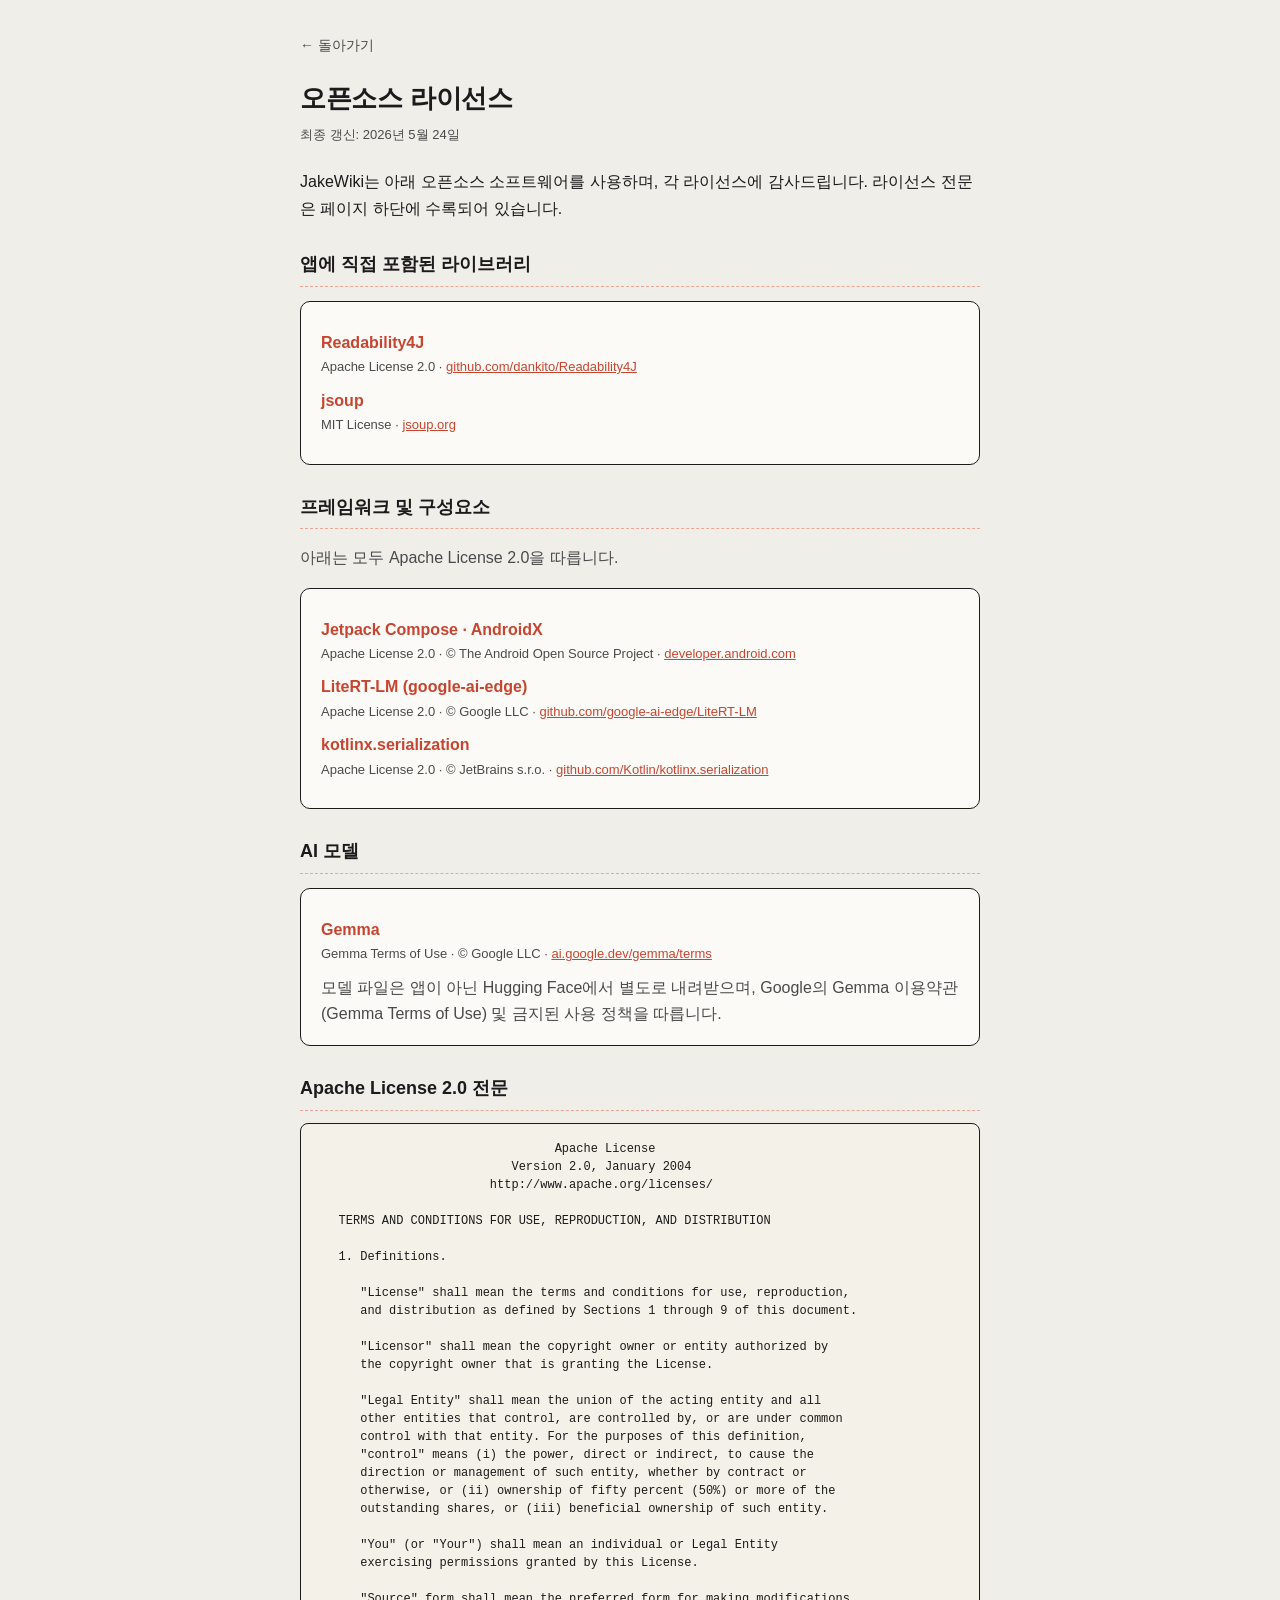
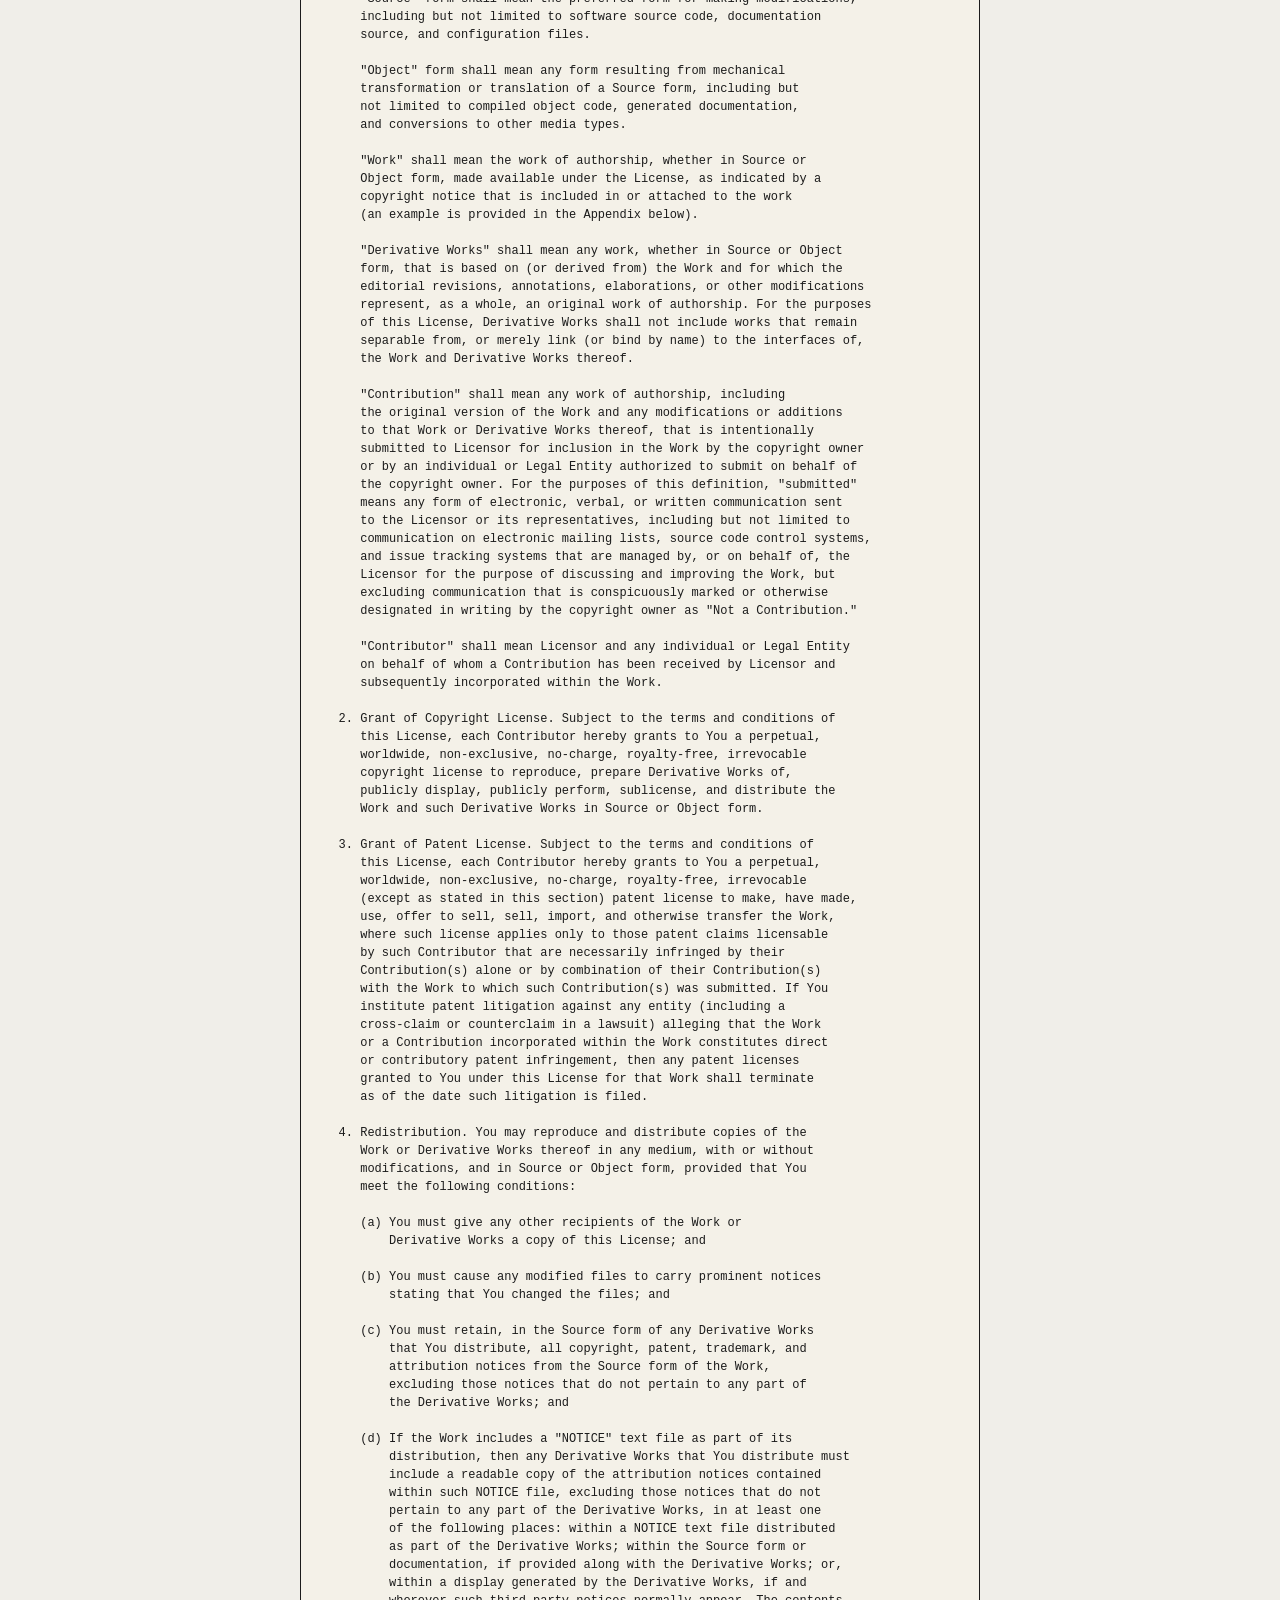
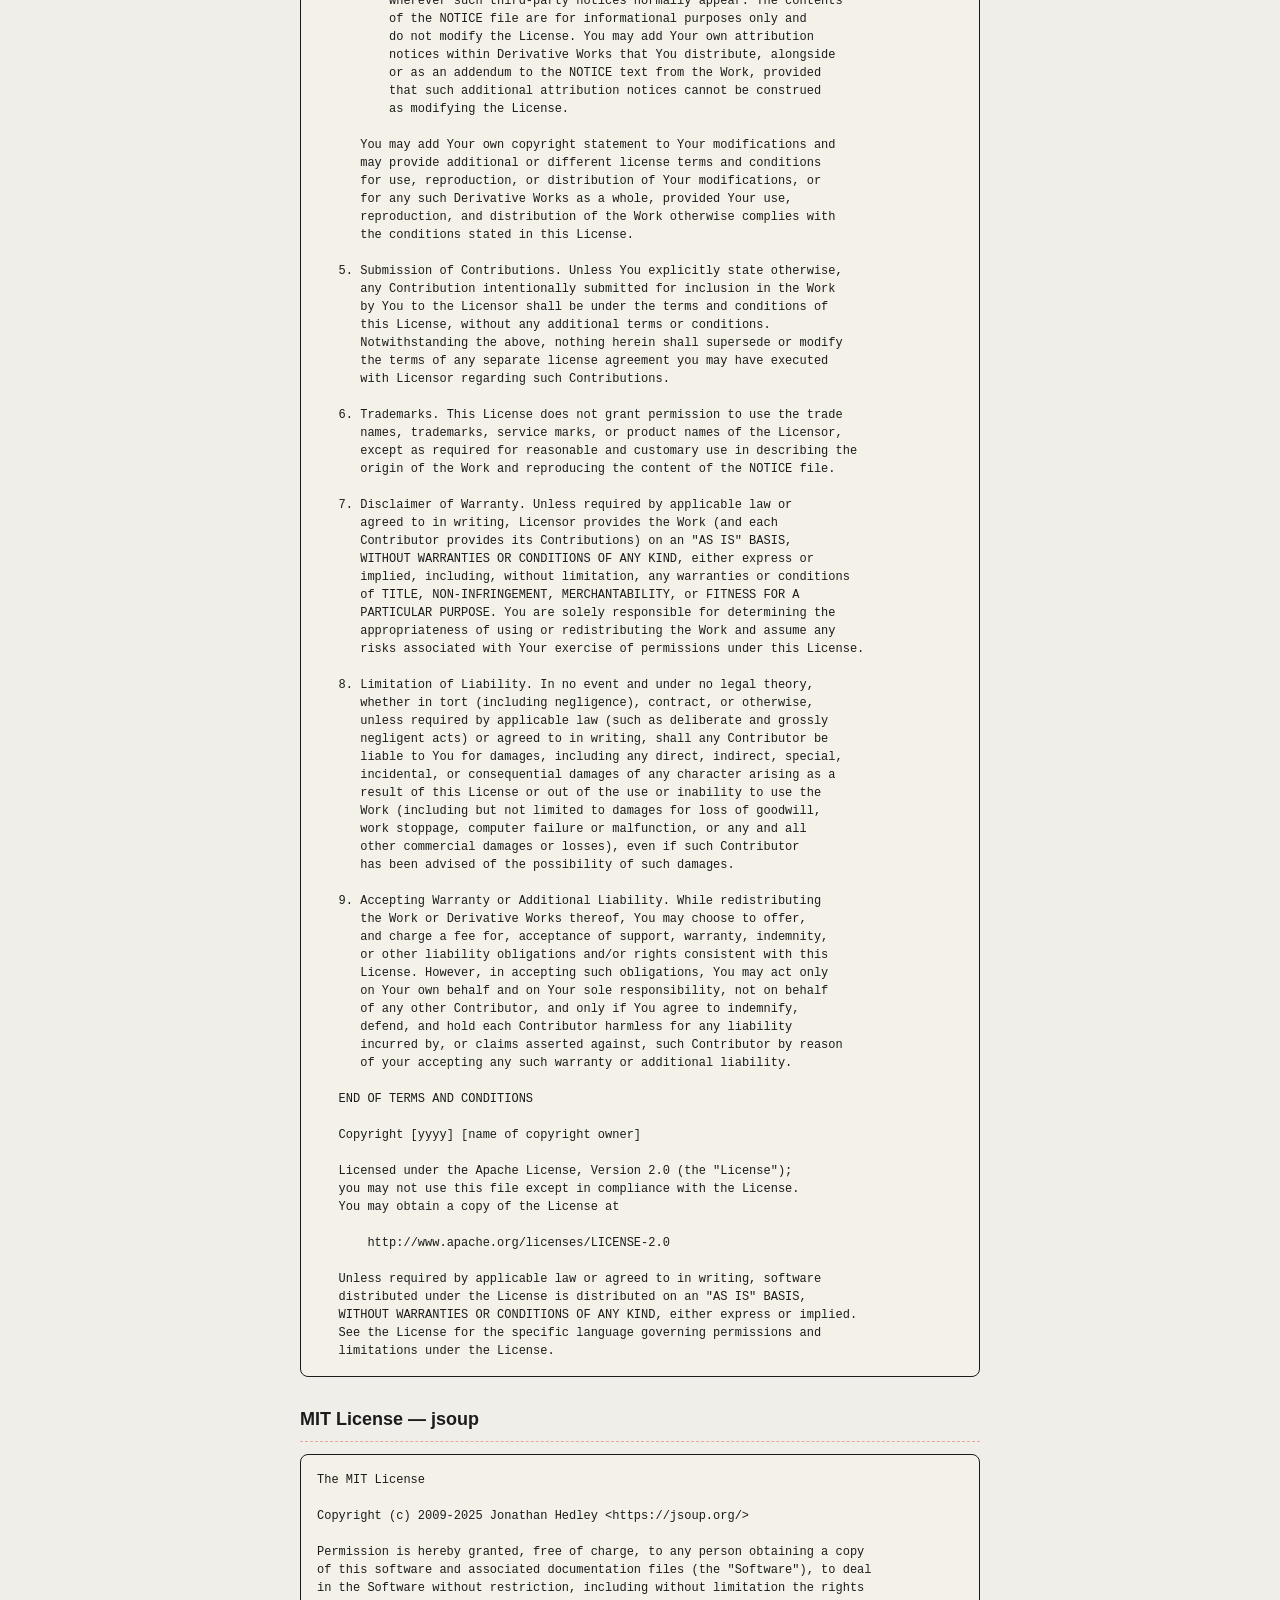
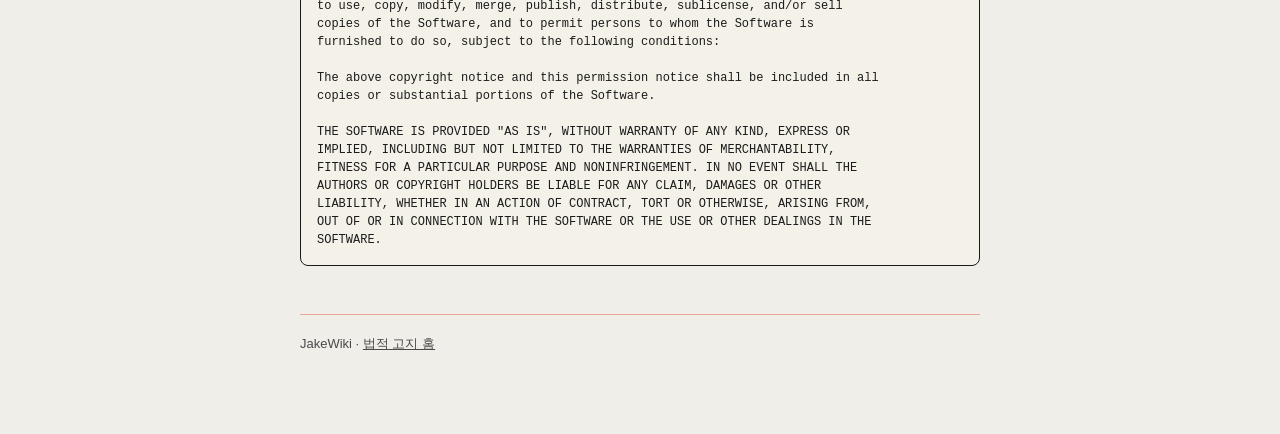
==== licenses.html @ c44f32cc "법적 고지 페이지: 개인정보처리방침·이용약관·오픈소스 라이선스 Co-Authored-By: Claude Opus 4.7 <noreply@anthropic.com>" ====
<!DOCTYPE html>
<html lang="ko">
<head>
  <meta charset="UTF-8" />
  <meta name="viewport" content="width=device-width, initial-scale=1.0" />
  <title>오픈소스 라이선스 — JakeWiki</title>
  <link rel="stylesheet" href="style.css" />
</head>
<body>
  <div class="wrap">
    <a class="back" href="index.html">← 돌아가기</a>
    <main>
      <h1 class="page-title">오픈소스 라이선스</h1>
      <p class="effective">최종 갱신: 2026년 5월 24일</p>

      <p>
        JakeWiki는 아래 오픈소스 소프트웨어를 사용하며, 각 라이선스에 감사드립니다.
        라이선스 전문은 페이지 하단에 수록되어 있습니다.
      </p>

      <h2>앱에 직접 포함된 라이브러리</h2>
      <div class="card">
        <div class="lib">
          <span class="lib-name">Readability4J</span>
          <div class="lib-meta">
            Apache License 2.0 ·
            <a href="https://github.com/dankito/Readability4J">github.com/dankito/Readability4J</a>
          </div>
        </div>
        <div class="lib">
          <span class="lib-name">jsoup</span>
          <div class="lib-meta">
            MIT License · <a href="https://jsoup.org/">jsoup.org</a>
          </div>
        </div>
      </div>

      <h2>프레임워크 및 구성요소</h2>
      <p class="muted">아래는 모두 Apache License 2.0을 따릅니다.</p>
      <div class="card">
        <div class="lib">
          <span class="lib-name">Jetpack Compose · AndroidX</span>
          <div class="lib-meta">
            Apache License 2.0 · © The Android Open Source Project ·
            <a href="https://developer.android.com/jetpack/androidx">developer.android.com</a>
          </div>
        </div>
        <div class="lib">
          <span class="lib-name">LiteRT-LM (google-ai-edge)</span>
          <div class="lib-meta">
            Apache License 2.0 · © Google LLC ·
            <a href="https://github.com/google-ai-edge/LiteRT-LM">github.com/google-ai-edge/LiteRT-LM</a>
          </div>
        </div>
        <div class="lib">
          <span class="lib-name">kotlinx.serialization</span>
          <div class="lib-meta">
            Apache License 2.0 · © JetBrains s.r.o. ·
            <a href="https://github.com/Kotlin/kotlinx.serialization">github.com/Kotlin/kotlinx.serialization</a>
          </div>
        </div>
      </div>

      <h2>AI 모델</h2>
      <div class="card">
        <div class="lib">
          <span class="lib-name">Gemma</span>
          <div class="lib-meta">
            Gemma Terms of Use · © Google LLC ·
            <a href="https://ai.google.dev/gemma/terms">ai.google.dev/gemma/terms</a>
          </div>
        </div>
        <p class="muted" style="margin:6px 0 0">
          모델 파일은 앱이 아닌 Hugging Face에서 별도로 내려받으며, Google의
          Gemma 이용약관(Gemma Terms of Use) 및 금지된 사용 정책을 따릅니다.
        </p>
      </div>

      <h2>Apache License 2.0 전문</h2>
      <pre class="license">                                 Apache License
                           Version 2.0, January 2004
                        http://www.apache.org/licenses/

   TERMS AND CONDITIONS FOR USE, REPRODUCTION, AND DISTRIBUTION

   1. Definitions.

      "License" shall mean the terms and conditions for use, reproduction,
      and distribution as defined by Sections 1 through 9 of this document.

      "Licensor" shall mean the copyright owner or entity authorized by
      the copyright owner that is granting the License.

      "Legal Entity" shall mean the union of the acting entity and all
      other entities that control, are controlled by, or are under common
      control with that entity. For the purposes of this definition,
      "control" means (i) the power, direct or indirect, to cause the
      direction or management of such entity, whether by contract or
      otherwise, or (ii) ownership of fifty percent (50%) or more of the
      outstanding shares, or (iii) beneficial ownership of such entity.

      "You" (or "Your") shall mean an individual or Legal Entity
      exercising permissions granted by this License.

      "Source" form shall mean the preferred form for making modifications,
      including but not limited to software source code, documentation
      source, and configuration files.

      "Object" form shall mean any form resulting from mechanical
      transformation or translation of a Source form, including but
      not limited to compiled object code, generated documentation,
      and conversions to other media types.

      "Work" shall mean the work of authorship, whether in Source or
      Object form, made available under the License, as indicated by a
      copyright notice that is included in or attached to the work
      (an example is provided in the Appendix below).

      "Derivative Works" shall mean any work, whether in Source or Object
      form, that is based on (or derived from) the Work and for which the
      editorial revisions, annotations, elaborations, or other modifications
      represent, as a whole, an original work of authorship. For the purposes
      of this License, Derivative Works shall not include works that remain
      separable from, or merely link (or bind by name) to the interfaces of,
      the Work and Derivative Works thereof.

      "Contribution" shall mean any work of authorship, including
      the original version of the Work and any modifications or additions
      to that Work or Derivative Works thereof, that is intentionally
      submitted to Licensor for inclusion in the Work by the copyright owner
      or by an individual or Legal Entity authorized to submit on behalf of
      the copyright owner. For the purposes of this definition, "submitted"
      means any form of electronic, verbal, or written communication sent
      to the Licensor or its representatives, including but not limited to
      communication on electronic mailing lists, source code control systems,
      and issue tracking systems that are managed by, or on behalf of, the
      Licensor for the purpose of discussing and improving the Work, but
      excluding communication that is conspicuously marked or otherwise
      designated in writing by the copyright owner as "Not a Contribution."

      "Contributor" shall mean Licensor and any individual or Legal Entity
      on behalf of whom a Contribution has been received by Licensor and
      subsequently incorporated within the Work.

   2. Grant of Copyright License. Subject to the terms and conditions of
      this License, each Contributor hereby grants to You a perpetual,
      worldwide, non-exclusive, no-charge, royalty-free, irrevocable
      copyright license to reproduce, prepare Derivative Works of,
      publicly display, publicly perform, sublicense, and distribute the
      Work and such Derivative Works in Source or Object form.

   3. Grant of Patent License. Subject to the terms and conditions of
      this License, each Contributor hereby grants to You a perpetual,
      worldwide, non-exclusive, no-charge, royalty-free, irrevocable
      (except as stated in this section) patent license to make, have made,
      use, offer to sell, sell, import, and otherwise transfer the Work,
      where such license applies only to those patent claims licensable
      by such Contributor that are necessarily infringed by their
      Contribution(s) alone or by combination of their Contribution(s)
      with the Work to which such Contribution(s) was submitted. If You
      institute patent litigation against any entity (including a
      cross-claim or counterclaim in a lawsuit) alleging that the Work
      or a Contribution incorporated within the Work constitutes direct
      or contributory patent infringement, then any patent licenses
      granted to You under this License for that Work shall terminate
      as of the date such litigation is filed.

   4. Redistribution. You may reproduce and distribute copies of the
      Work or Derivative Works thereof in any medium, with or without
      modifications, and in Source or Object form, provided that You
      meet the following conditions:

      (a) You must give any other recipients of the Work or
          Derivative Works a copy of this License; and

      (b) You must cause any modified files to carry prominent notices
          stating that You changed the files; and

      (c) You must retain, in the Source form of any Derivative Works
          that You distribute, all copyright, patent, trademark, and
          attribution notices from the Source form of the Work,
          excluding those notices that do not pertain to any part of
          the Derivative Works; and

      (d) If the Work includes a "NOTICE" text file as part of its
          distribution, then any Derivative Works that You distribute must
          include a readable copy of the attribution notices contained
          within such NOTICE file, excluding those notices that do not
          pertain to any part of the Derivative Works, in at least one
          of the following places: within a NOTICE text file distributed
          as part of the Derivative Works; within the Source form or
          documentation, if provided along with the Derivative Works; or,
          within a display generated by the Derivative Works, if and
          wherever such third-party notices normally appear. The contents
          of the NOTICE file are for informational purposes only and
          do not modify the License. You may add Your own attribution
          notices within Derivative Works that You distribute, alongside
          or as an addendum to the NOTICE text from the Work, provided
          that such additional attribution notices cannot be construed
          as modifying the License.

      You may add Your own copyright statement to Your modifications and
      may provide additional or different license terms and conditions
      for use, reproduction, or distribution of Your modifications, or
      for any such Derivative Works as a whole, provided Your use,
      reproduction, and distribution of the Work otherwise complies with
      the conditions stated in this License.

   5. Submission of Contributions. Unless You explicitly state otherwise,
      any Contribution intentionally submitted for inclusion in the Work
      by You to the Licensor shall be under the terms and conditions of
      this License, without any additional terms or conditions.
      Notwithstanding the above, nothing herein shall supersede or modify
      the terms of any separate license agreement you may have executed
      with Licensor regarding such Contributions.

   6. Trademarks. This License does not grant permission to use the trade
      names, trademarks, service marks, or product names of the Licensor,
      except as required for reasonable and customary use in describing the
      origin of the Work and reproducing the content of the NOTICE file.

   7. Disclaimer of Warranty. Unless required by applicable law or
      agreed to in writing, Licensor provides the Work (and each
      Contributor provides its Contributions) on an "AS IS" BASIS,
      WITHOUT WARRANTIES OR CONDITIONS OF ANY KIND, either express or
      implied, including, without limitation, any warranties or conditions
      of TITLE, NON-INFRINGEMENT, MERCHANTABILITY, or FITNESS FOR A
      PARTICULAR PURPOSE. You are solely responsible for determining the
      appropriateness of using or redistributing the Work and assume any
      risks associated with Your exercise of permissions under this License.

   8. Limitation of Liability. In no event and under no legal theory,
      whether in tort (including negligence), contract, or otherwise,
      unless required by applicable law (such as deliberate and grossly
      negligent acts) or agreed to in writing, shall any Contributor be
      liable to You for damages, including any direct, indirect, special,
      incidental, or consequential damages of any character arising as a
      result of this License or out of the use or inability to use the
      Work (including but not limited to damages for loss of goodwill,
      work stoppage, computer failure or malfunction, or any and all
      other commercial damages or losses), even if such Contributor
      has been advised of the possibility of such damages.

   9. Accepting Warranty or Additional Liability. While redistributing
      the Work or Derivative Works thereof, You may choose to offer,
      and charge a fee for, acceptance of support, warranty, indemnity,
      or other liability obligations and/or rights consistent with this
      License. However, in accepting such obligations, You may act only
      on Your own behalf and on Your sole responsibility, not on behalf
      of any other Contributor, and only if You agree to indemnify,
      defend, and hold each Contributor harmless for any liability
      incurred by, or claims asserted against, such Contributor by reason
      of your accepting any such warranty or additional liability.

   END OF TERMS AND CONDITIONS

   Copyright [yyyy] [name of copyright owner]

   Licensed under the Apache License, Version 2.0 (the "License");
   you may not use this file except in compliance with the License.
   You may obtain a copy of the License at

       http://www.apache.org/licenses/LICENSE-2.0

   Unless required by applicable law or agreed to in writing, software
   distributed under the License is distributed on an "AS IS" BASIS,
   WITHOUT WARRANTIES OR CONDITIONS OF ANY KIND, either express or implied.
   See the License for the specific language governing permissions and
   limitations under the License.</pre>

      <h2>MIT License — jsoup</h2>
      <pre class="license">The MIT License

Copyright (c) 2009-2025 Jonathan Hedley &lt;https://jsoup.org/&gt;

Permission is hereby granted, free of charge, to any person obtaining a copy
of this software and associated documentation files (the "Software"), to deal
in the Software without restriction, including without limitation the rights
to use, copy, modify, merge, publish, distribute, sublicense, and/or sell
copies of the Software, and to permit persons to whom the Software is
furnished to do so, subject to the following conditions:

The above copyright notice and this permission notice shall be included in all
copies or substantial portions of the Software.

THE SOFTWARE IS PROVIDED "AS IS", WITHOUT WARRANTY OF ANY KIND, EXPRESS OR
IMPLIED, INCLUDING BUT NOT LIMITED TO THE WARRANTIES OF MERCHANTABILITY,
FITNESS FOR A PARTICULAR PURPOSE AND NONINFRINGEMENT. IN NO EVENT SHALL THE
AUTHORS OR COPYRIGHT HOLDERS BE LIABLE FOR ANY CLAIM, DAMAGES OR OTHER
LIABILITY, WHETHER IN AN ACTION OF CONTRACT, TORT OR OTHERWISE, ARISING FROM,
OUT OF OR IN CONNECTION WITH THE SOFTWARE OR THE USE OR OTHER DEALINGS IN THE
SOFTWARE.</pre>

      <footer class="site">
        JakeWiki · <a href="index.html">법적 고지 홈</a>
      </footer>
    </main>
  </div>
</body>
</html>
---- style.css ----
/* JakeWiki legal pages — 앱과 동일한 paper/ink/accent 스케치 톤 */
:root {
  --ink: #1b1b1b;
  --ink-soft: #4a4a4a;
  --paper: #fbfaf6;
  --paper2: #f4f1e8;
  --paper-bg: #f0eee9;
  --accent: #c64530;
  --accent-soft: #e8a895;
  --highlight: #fde68a;
}

* {
  box-sizing: border-box;
}

html {
  -webkit-text-size-adjust: 100%;
}

body {
  margin: 0;
  background: var(--paper-bg);
  color: var(--ink);
  font-family: -apple-system, BlinkMacSystemFont, "Segoe UI", "Noto Sans KR",
    Roboto, "Helvetica Neue", Arial, sans-serif;
  line-height: 1.65;
  font-size: 16px;
}

.wrap {
  max-width: 720px;
  margin: 0 auto;
  padding: 32px 20px 80px;
}

header.site {
  display: flex;
  align-items: center;
  gap: 12px;
  margin-bottom: 8px;
}

.logo {
  display: inline-flex;
  align-items: center;
  justify-content: center;
  width: 42px;
  height: 42px;
  border: 2px solid var(--ink);
  border-radius: 10px;
  background: var(--paper);
  font-weight: 800;
  font-size: 20px;
  transform: rotate(-3deg);
}

header.site h1 {
  margin: 0;
  font-size: 22px;
  letter-spacing: -0.01em;
}

.tagline {
  color: var(--ink-soft);
  font-size: 14px;
  margin: 0 0 28px;
}

.card {
  background: var(--paper);
  border: 1.5px solid var(--ink);
  border-radius: 10px;
  padding: 18px 20px;
  margin: 14px 0;
}

a.doc-link {
  display: flex;
  align-items: center;
  justify-content: space-between;
  gap: 12px;
  text-decoration: none;
  color: inherit;
  background: var(--paper);
  border: 1.5px solid var(--ink);
  border-radius: 10px;
  padding: 16px 18px;
  margin: 12px 0;
  transition: transform 0.08s ease, background 0.12s ease;
}

a.doc-link:hover {
  background: var(--paper2);
  transform: translateY(-1px);
}

a.doc-link .doc-title {
  font-weight: 700;
  color: var(--accent);
  font-size: 16px;
}

a.doc-link .doc-sub {
  color: var(--ink-soft);
  font-size: 13px;
}

a.doc-link .arrow {
  color: var(--ink-soft);
  font-size: 18px;
}

main h1.page-title {
  font-size: 26px;
  margin: 0 0 4px;
  letter-spacing: -0.01em;
}

.effective {
  color: var(--ink-soft);
  font-size: 13px;
  margin: 0 0 24px;
}

h2 {
  font-size: 18px;
  margin: 28px 0 8px;
  padding-bottom: 6px;
  border-bottom: 1.5px dashed var(--accent-soft);
}

h3 {
  font-size: 15px;
  margin: 18px 0 6px;
}

p,
li {
  color: var(--ink);
}

.muted {
  color: var(--ink-soft);
}

mark {
  background: var(--highlight);
  padding: 0 3px;
  border-radius: 3px;
}

a {
  color: var(--accent);
}

ul {
  padding-left: 22px;
}

li {
  margin: 4px 0;
}

.back {
  display: inline-block;
  margin-bottom: 20px;
  text-decoration: none;
  color: var(--ink-soft);
  font-size: 14px;
}

.back:hover {
  color: var(--accent);
}

pre.license {
  background: var(--paper2);
  border: 1.5px solid var(--ink);
  border-radius: 8px;
  padding: 16px;
  overflow-x: auto;
  font-family: "SFMono-Regular", "Cascadia Mono", Consolas, monospace;
  font-size: 12px;
  line-height: 1.5;
  white-space: pre-wrap;
  word-break: break-word;
}

.lib {
  margin: 10px 0;
}

.lib .lib-name {
  font-weight: 700;
  color: var(--accent);
}

.lib .lib-meta {
  color: var(--ink-soft);
  font-size: 13px;
}

footer.site {
  margin-top: 48px;
  padding-top: 18px;
  border-top: 1.5px solid var(--accent-soft);
  color: var(--ink-soft);
  font-size: 13px;
}

footer.site a {
  color: var(--ink-soft);
}
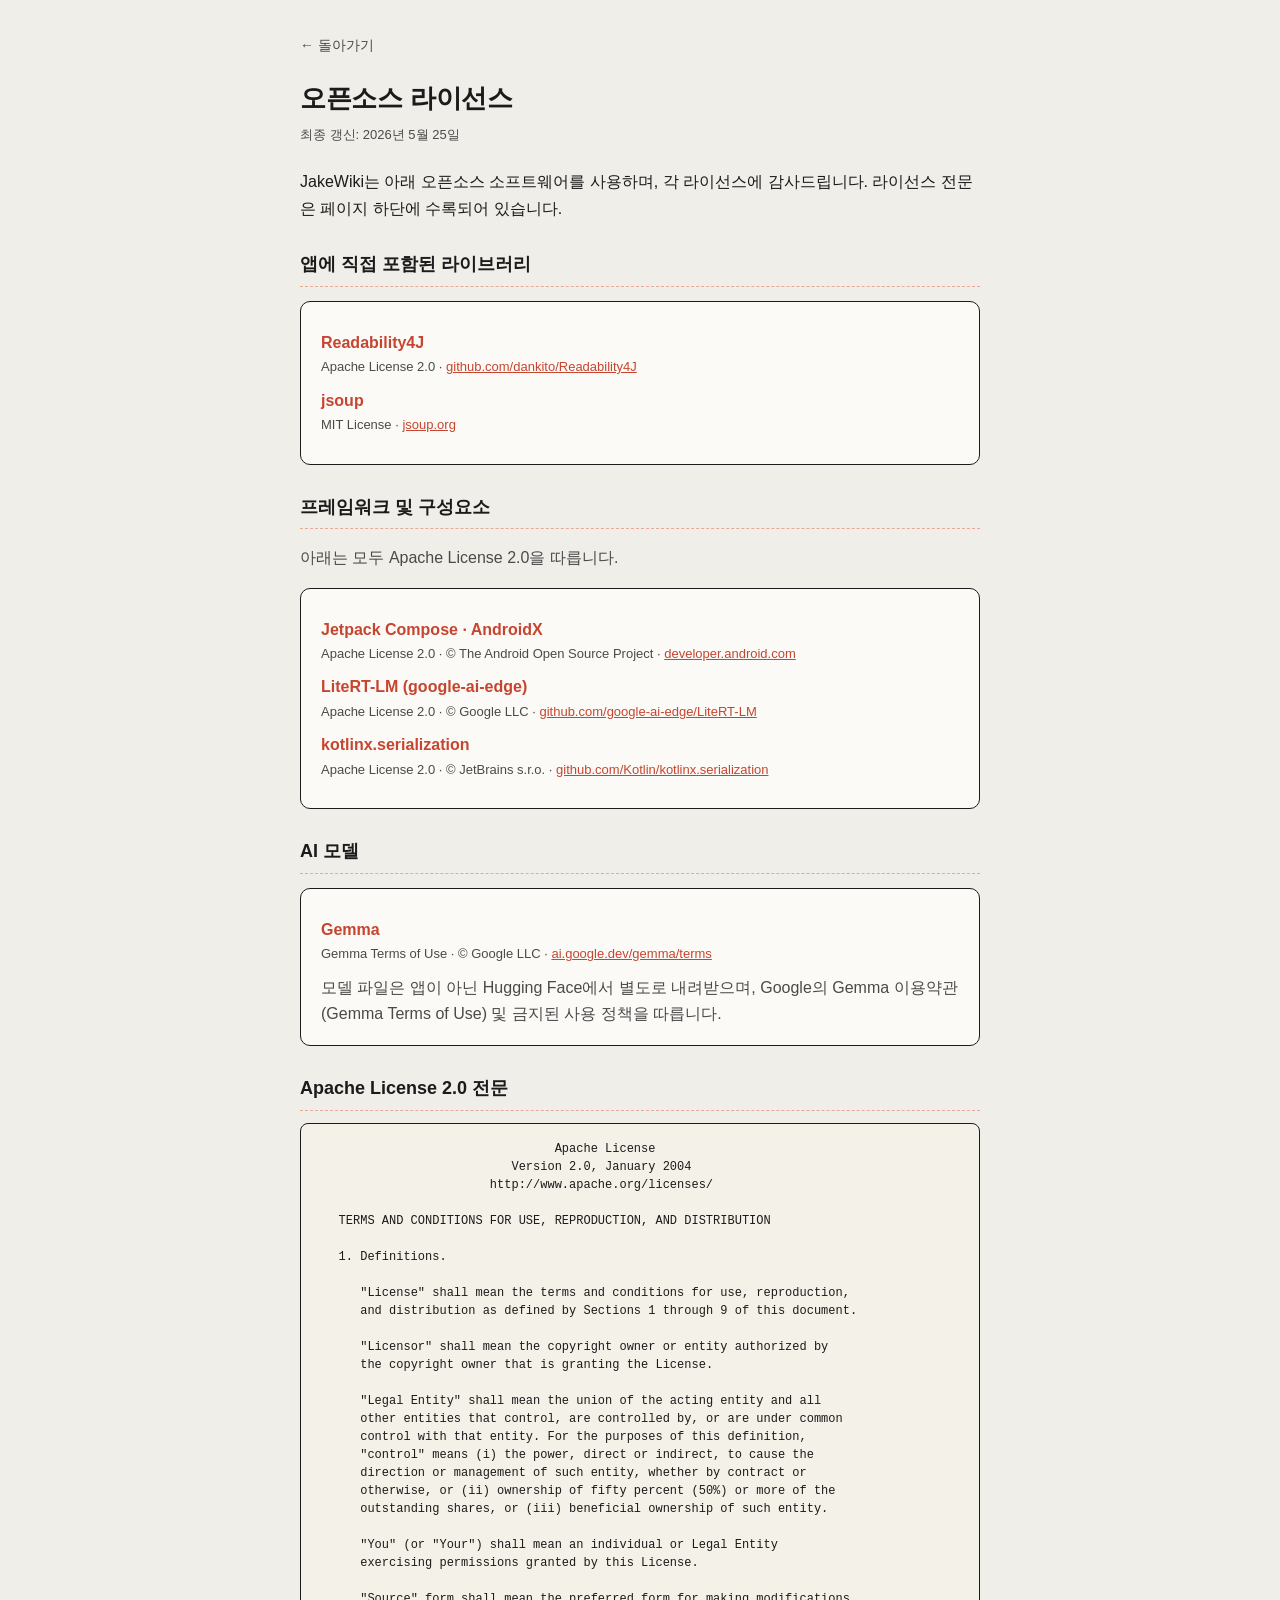
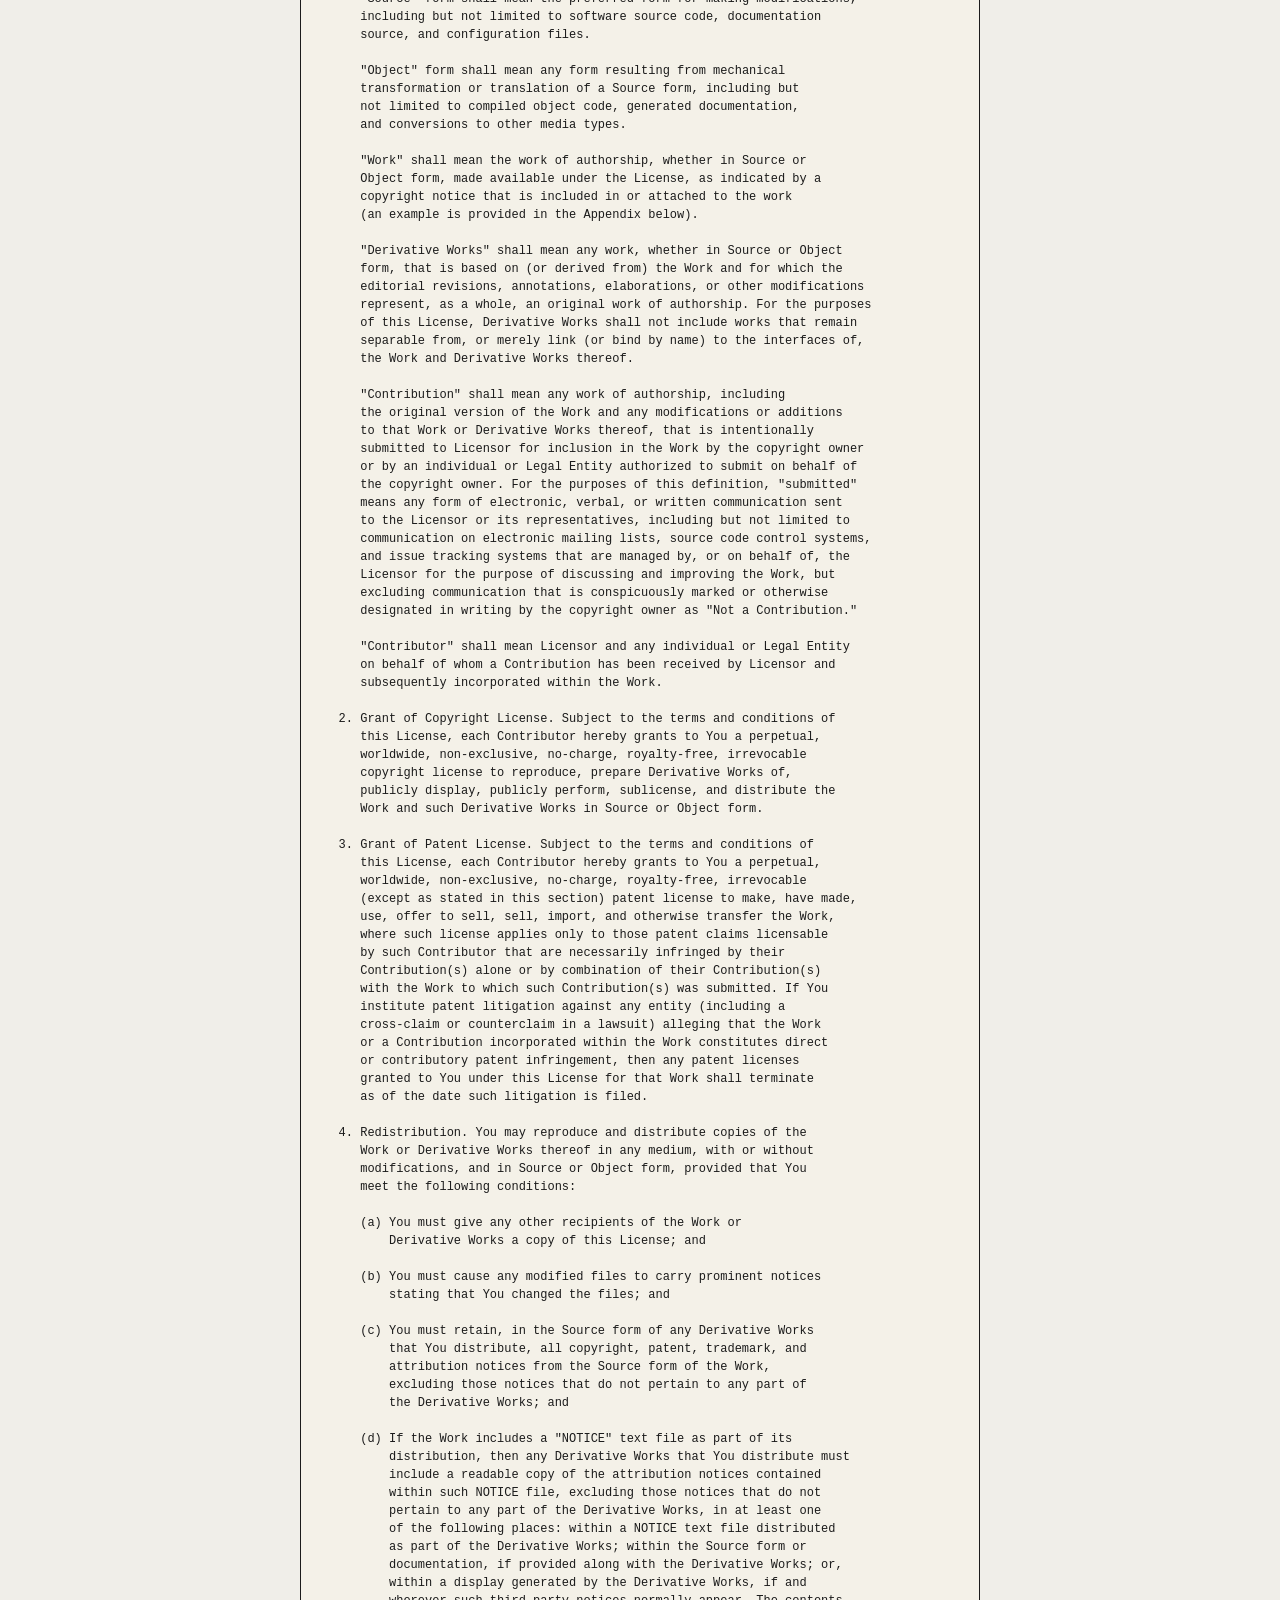
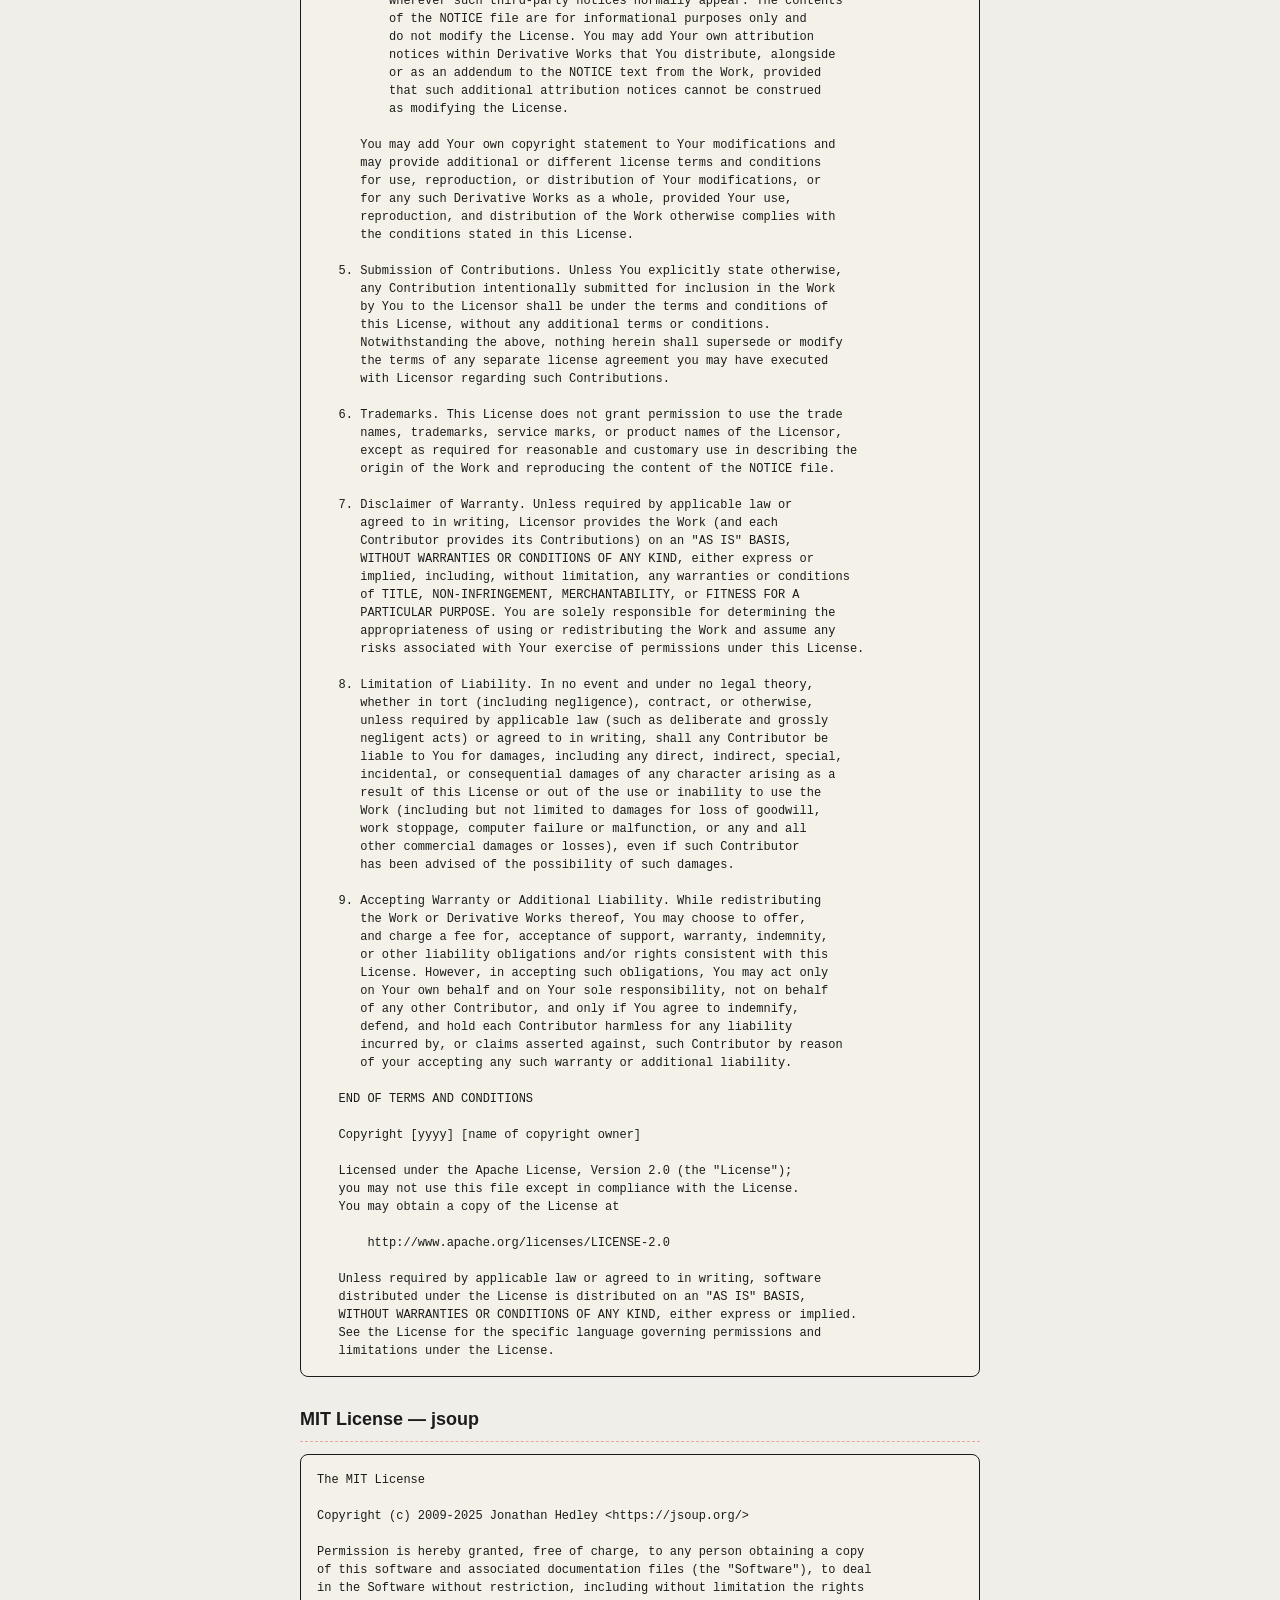
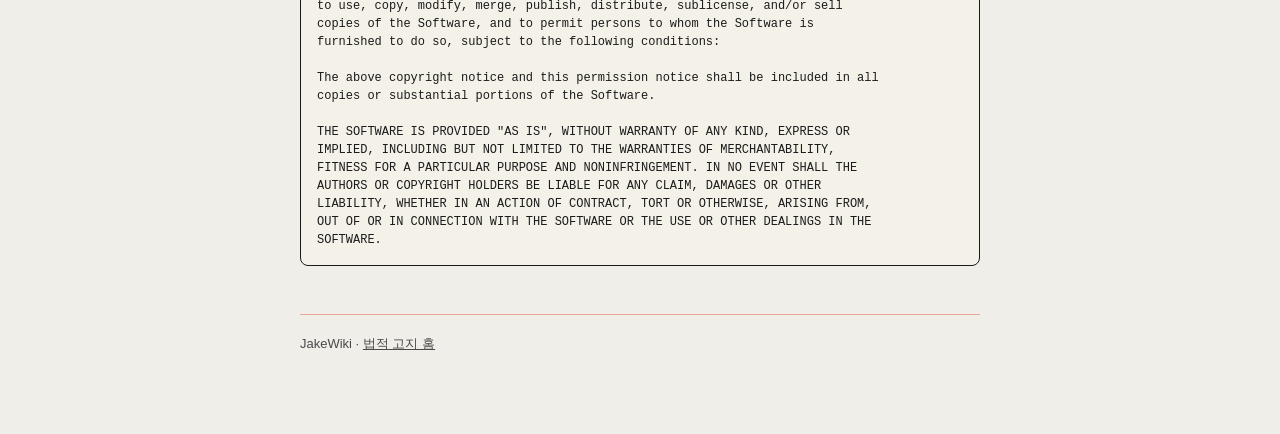
==== commit 196030be: "시행일 2026-05-25로 정정 Co-Authored-By: Claude Opus 4.7 <noreply@anthropic.com>" ====
--- a/licenses.html
+++ b/licenses.html
@@ -11,7 +11,7 @@
     <a class="back" href="index.html">← 돌아가기</a>
     <main>
       <h1 class="page-title">오픈소스 라이선스</h1>
-      <p class="effective">최종 갱신: 2026년 5월 24일</p>
+      <p class="effective">최종 갱신: 2026년 5월 25일</p>
 
       <p>
         JakeWiki는 아래 오픈소스 소프트웨어를 사용하며, 각 라이선스에 감사드립니다.
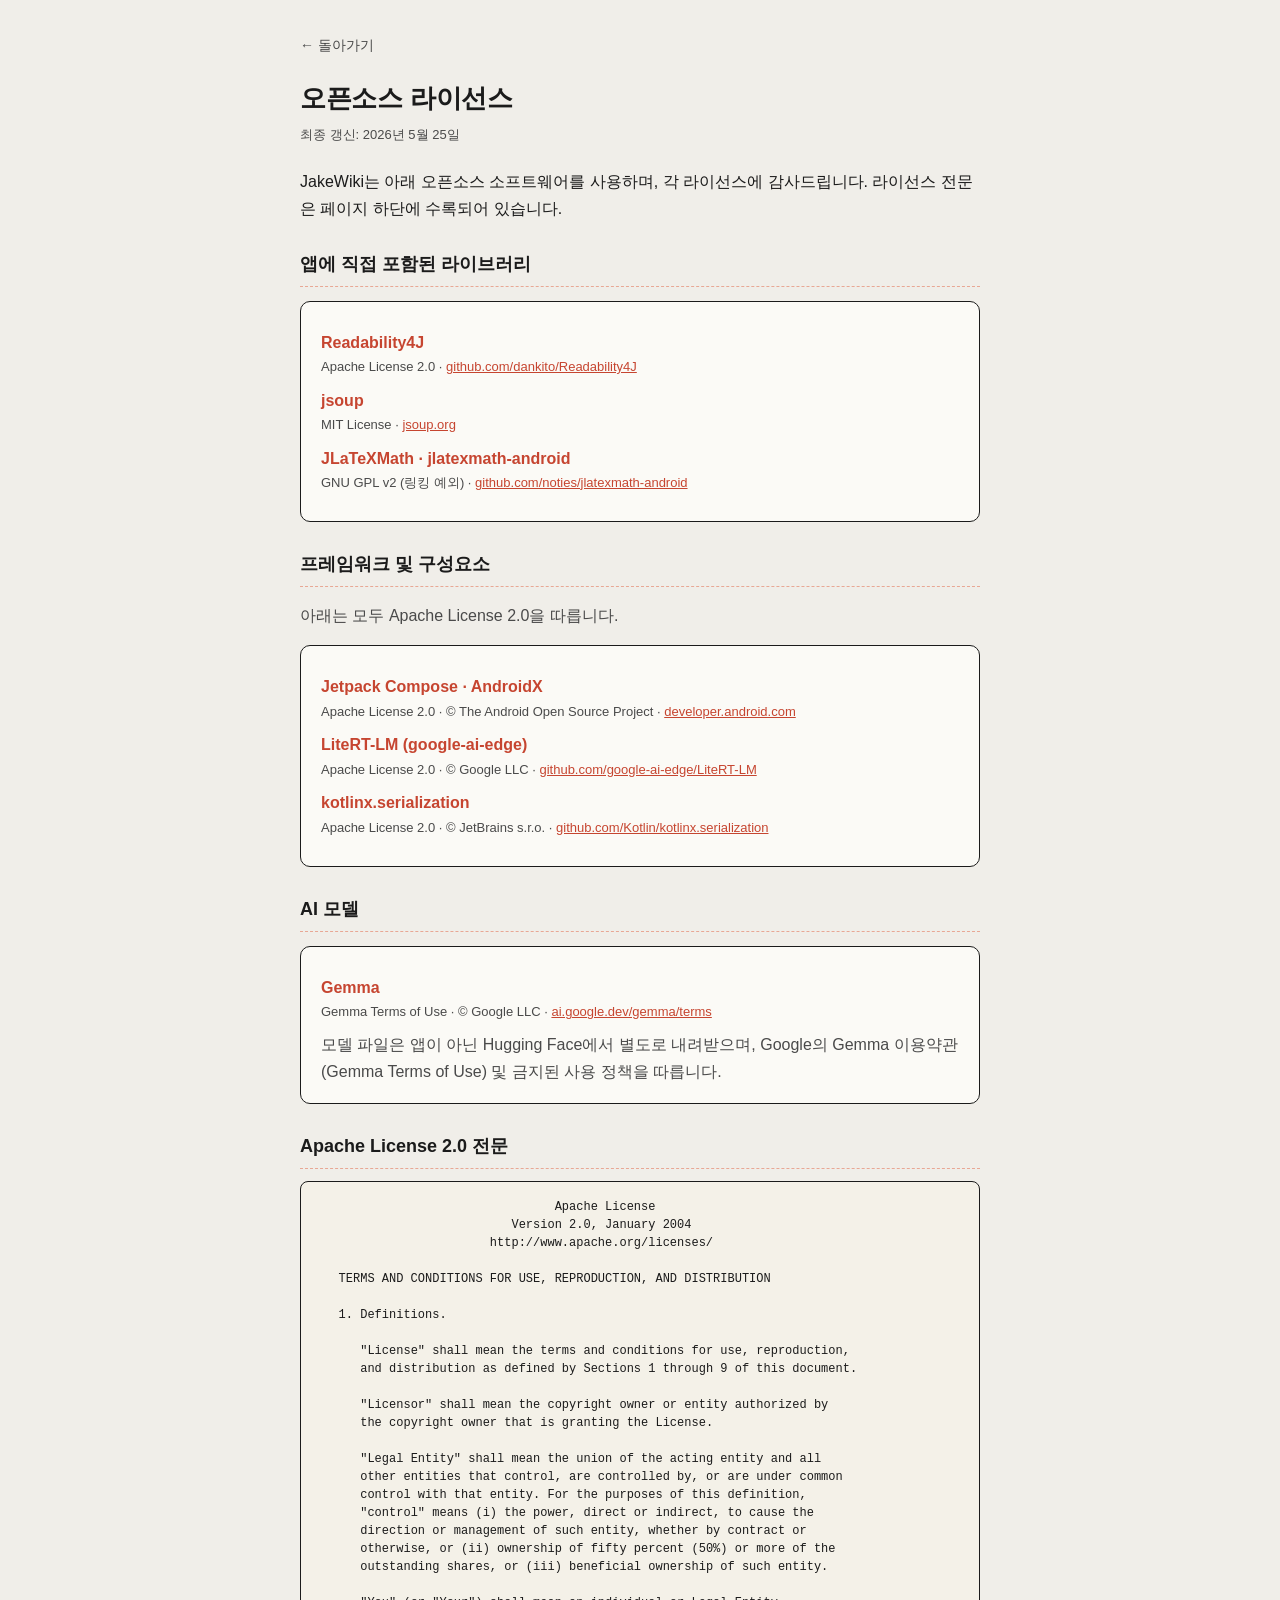
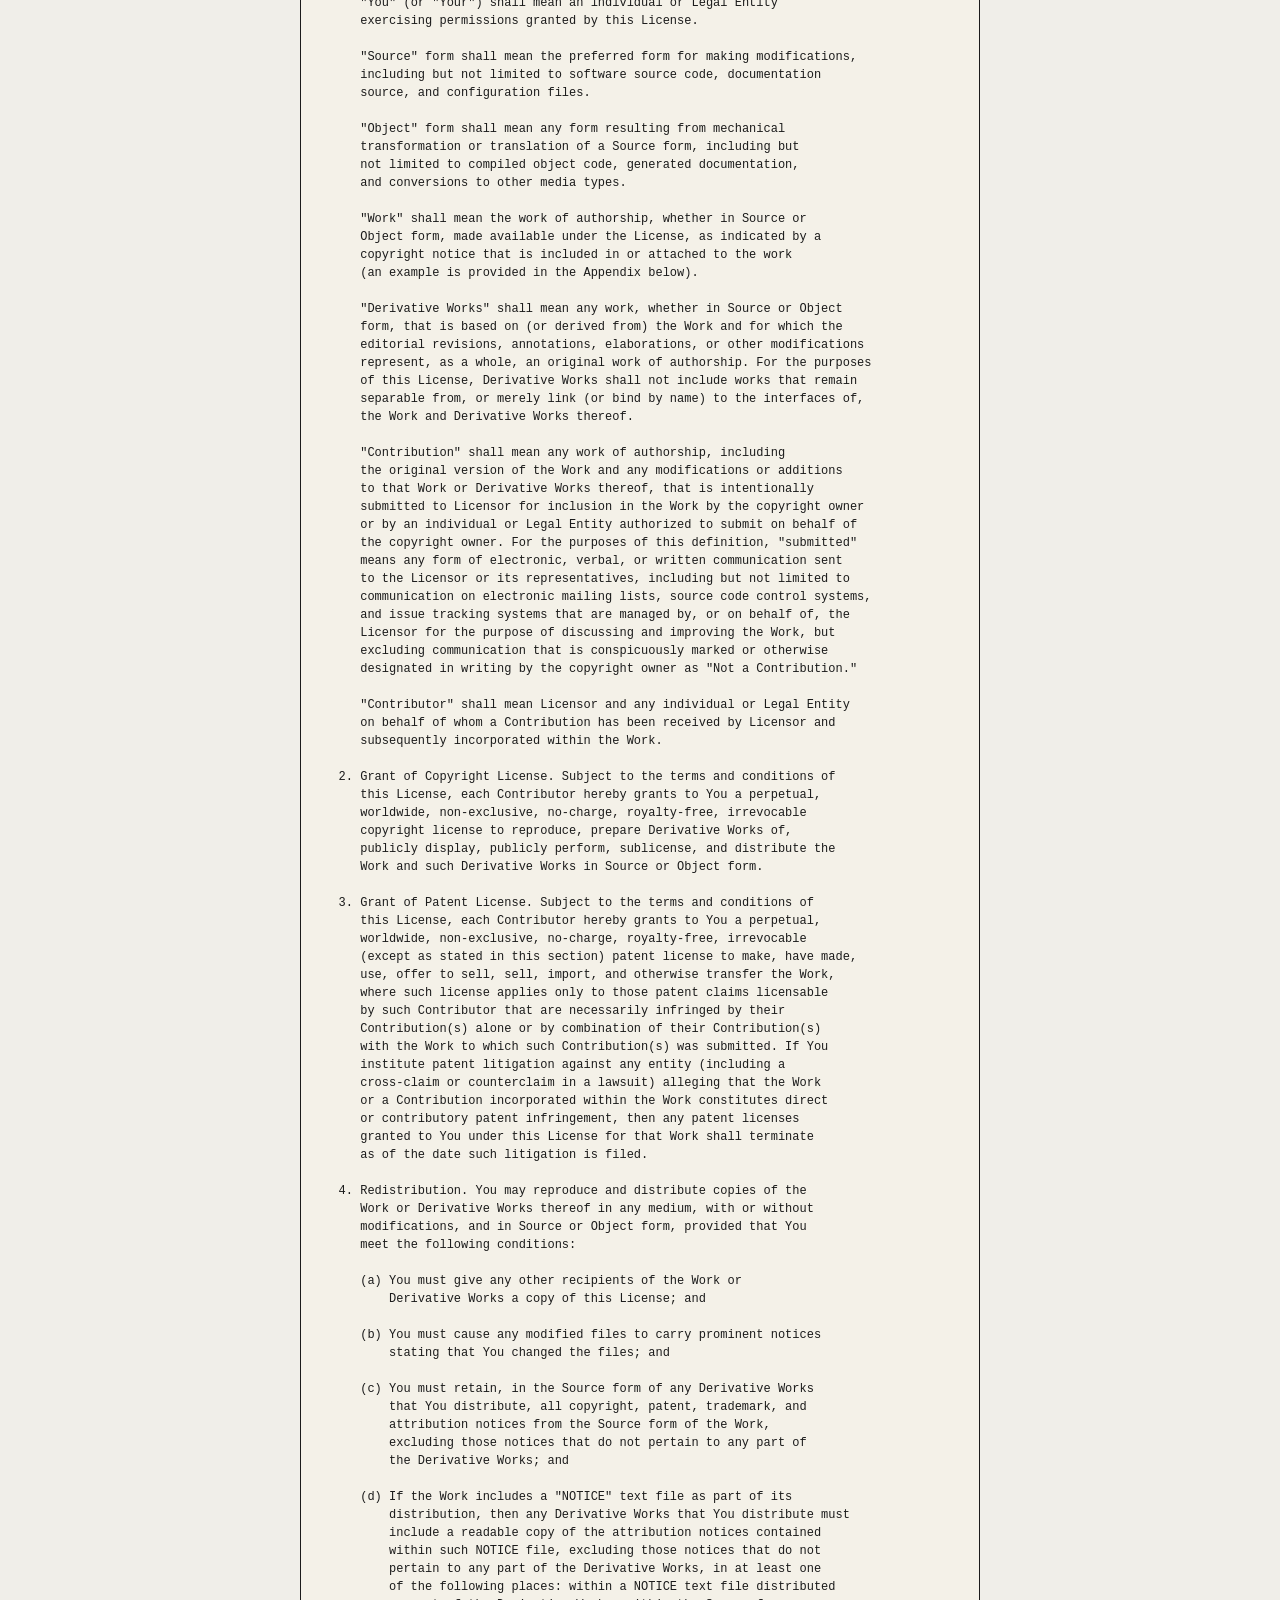
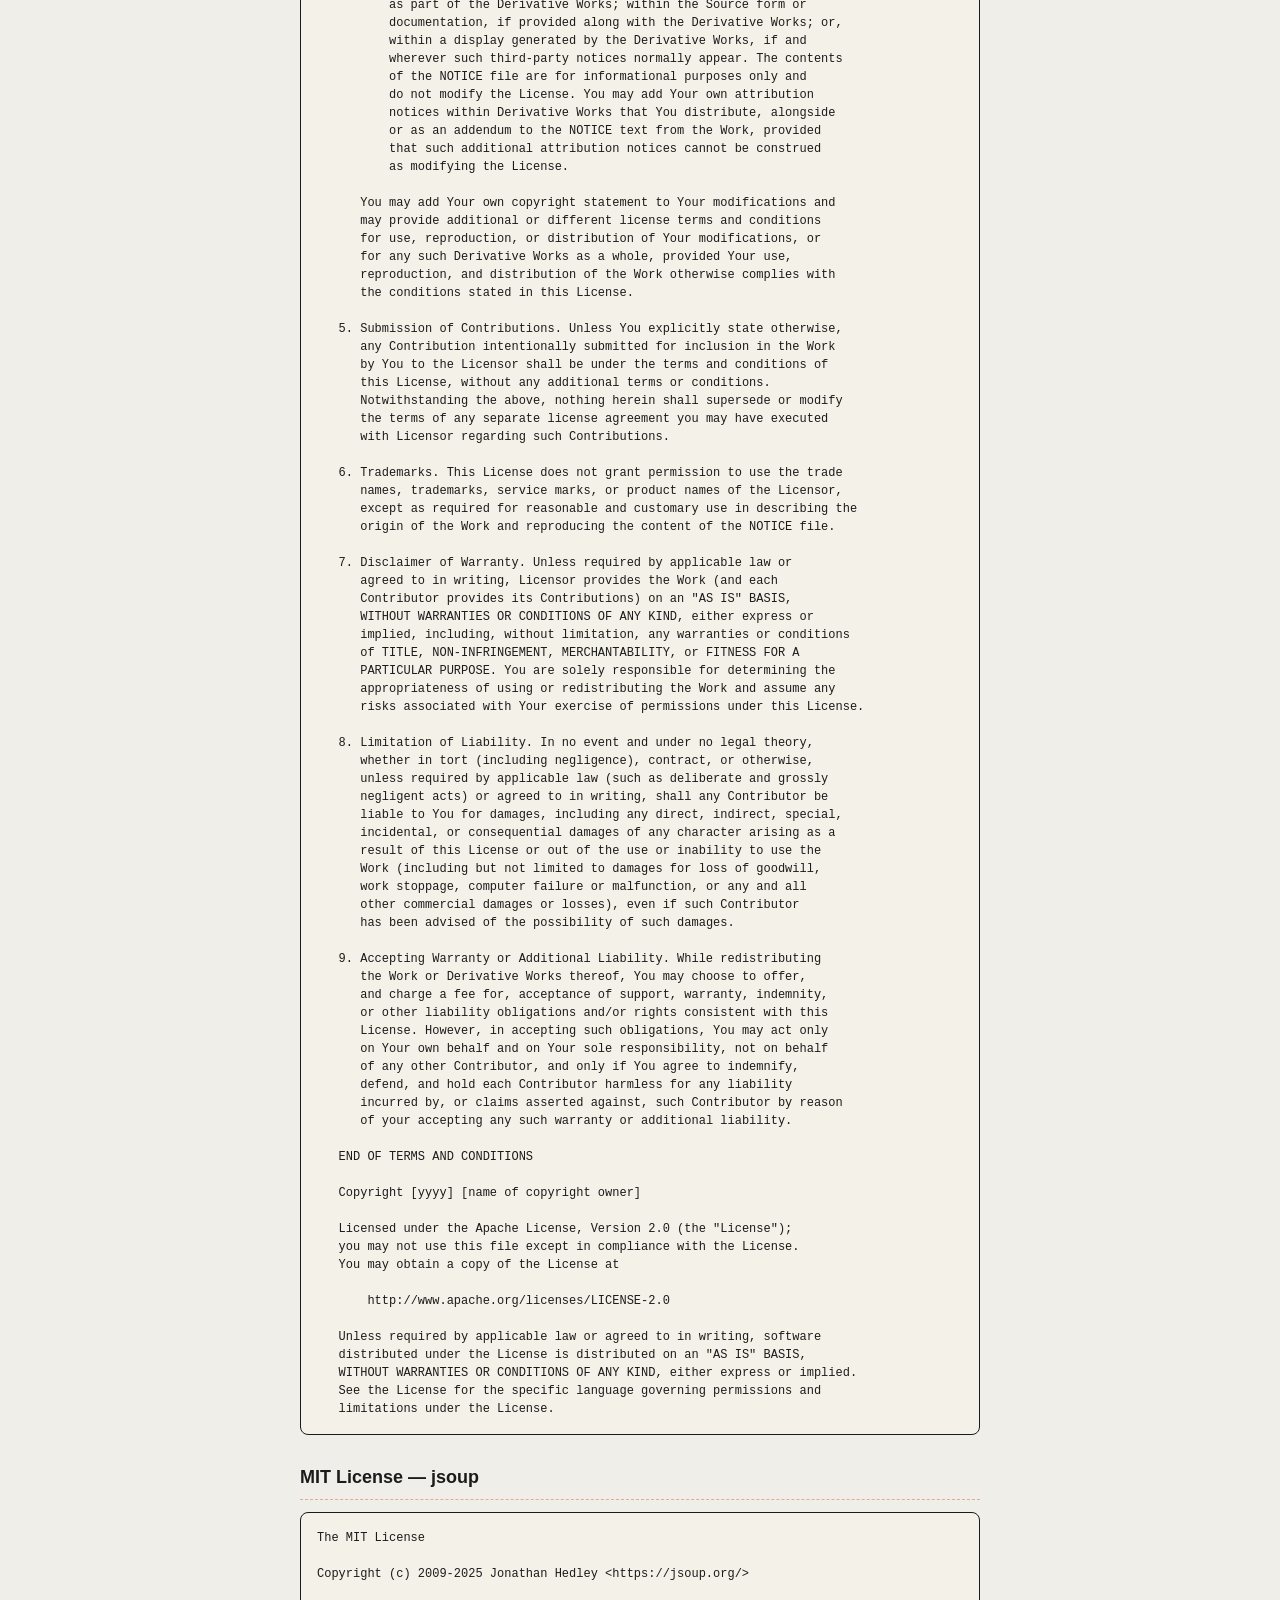
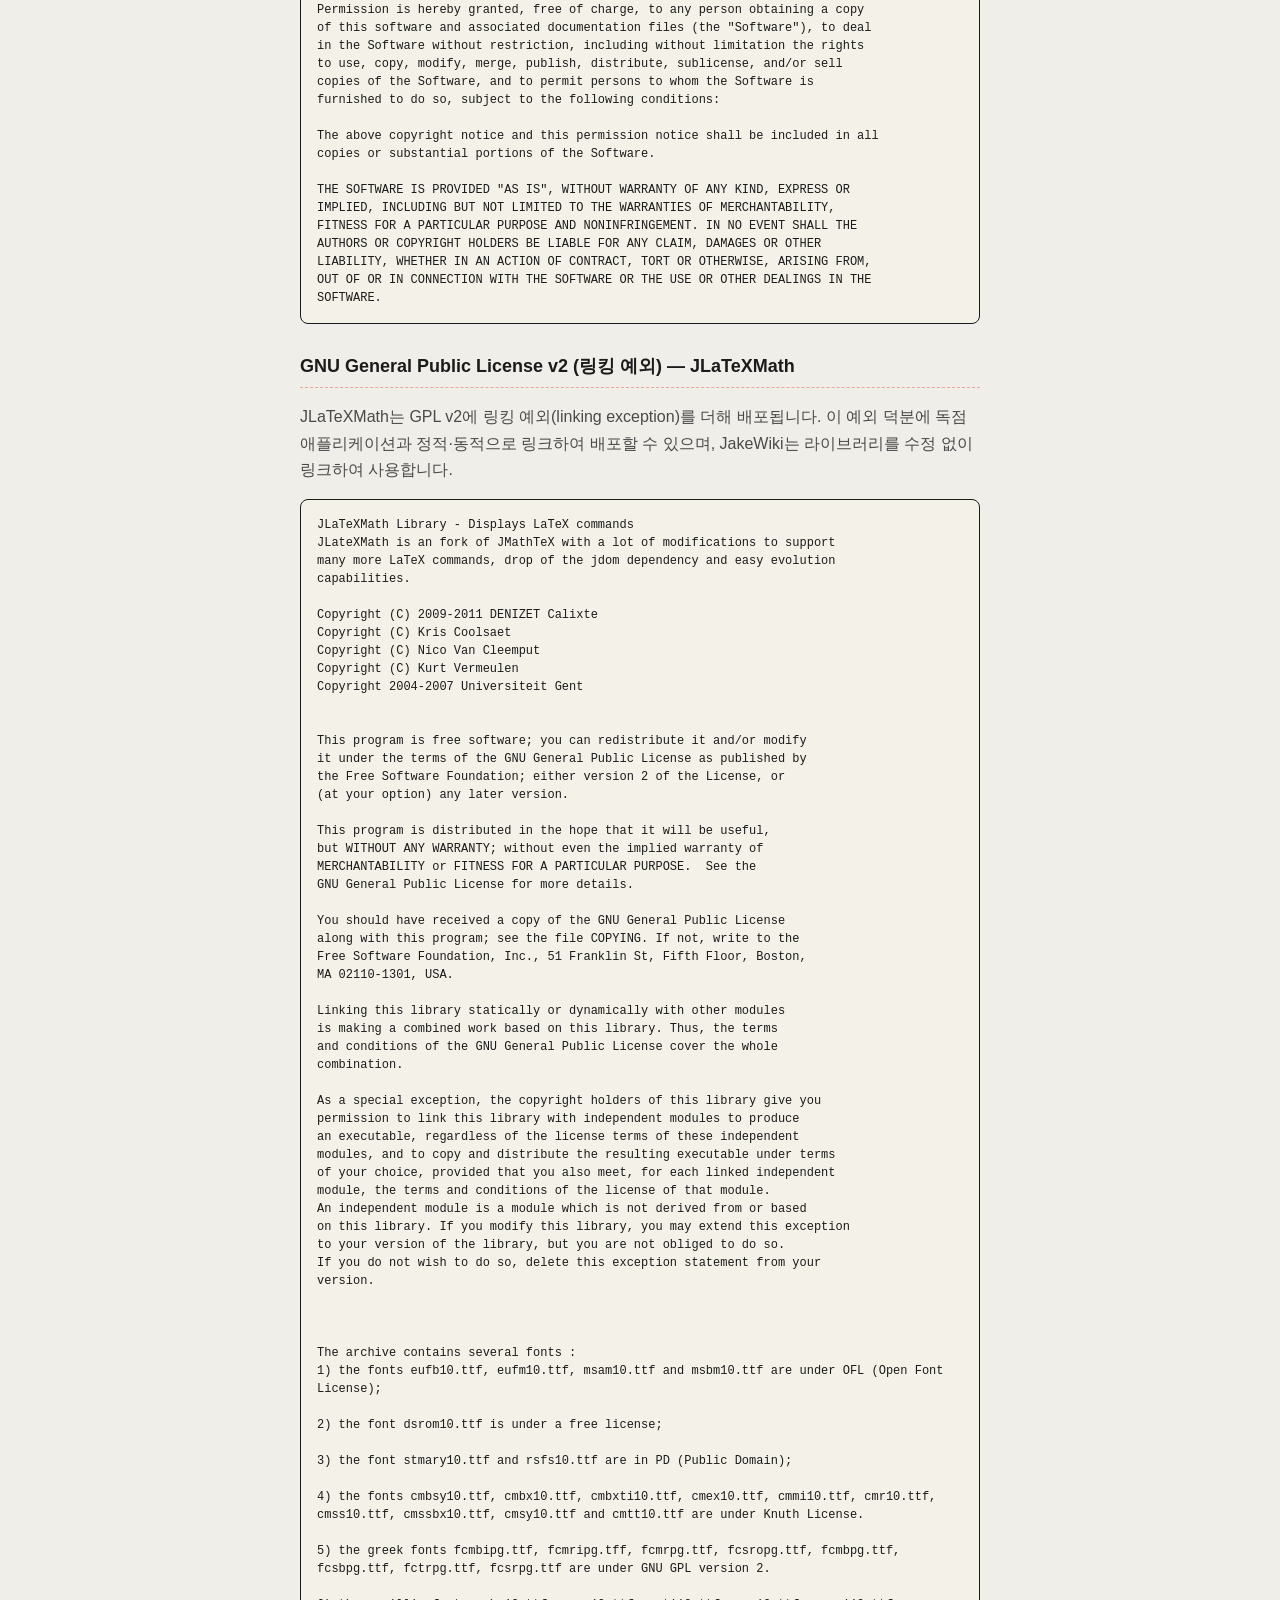
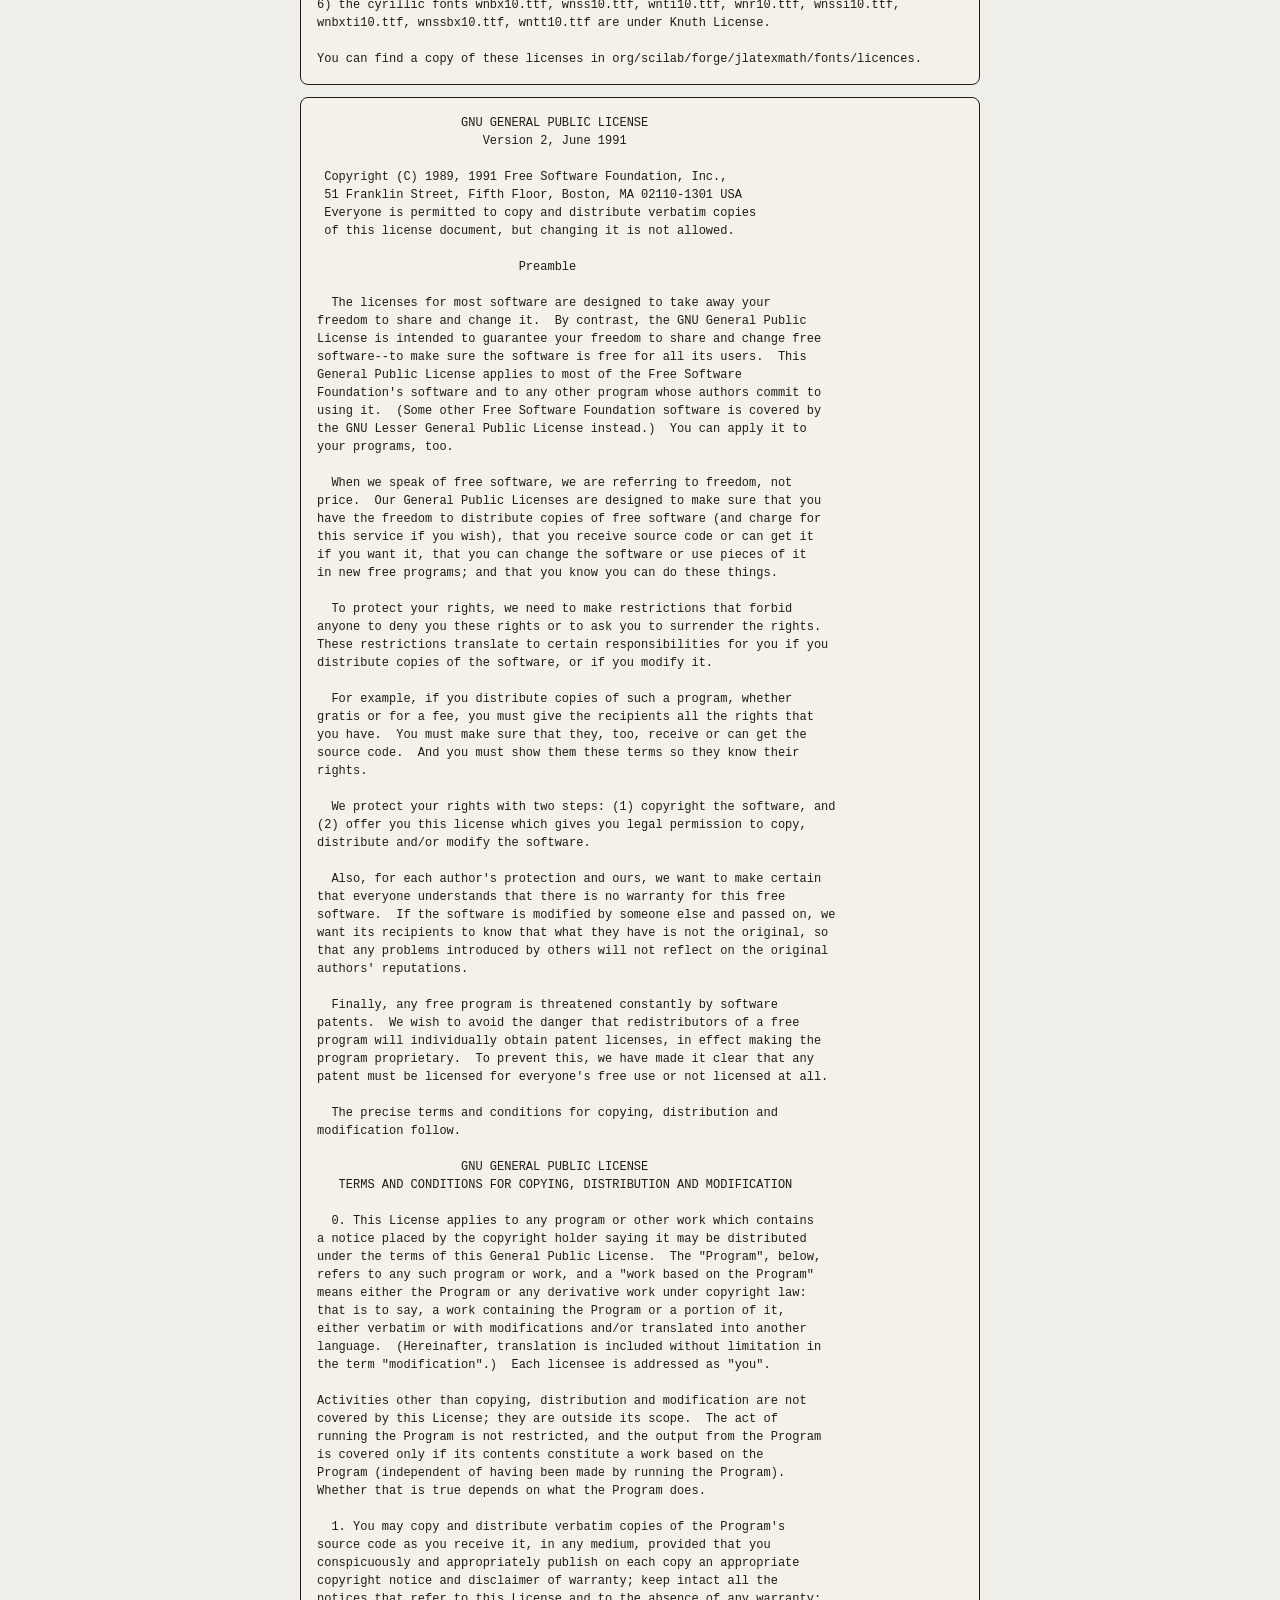
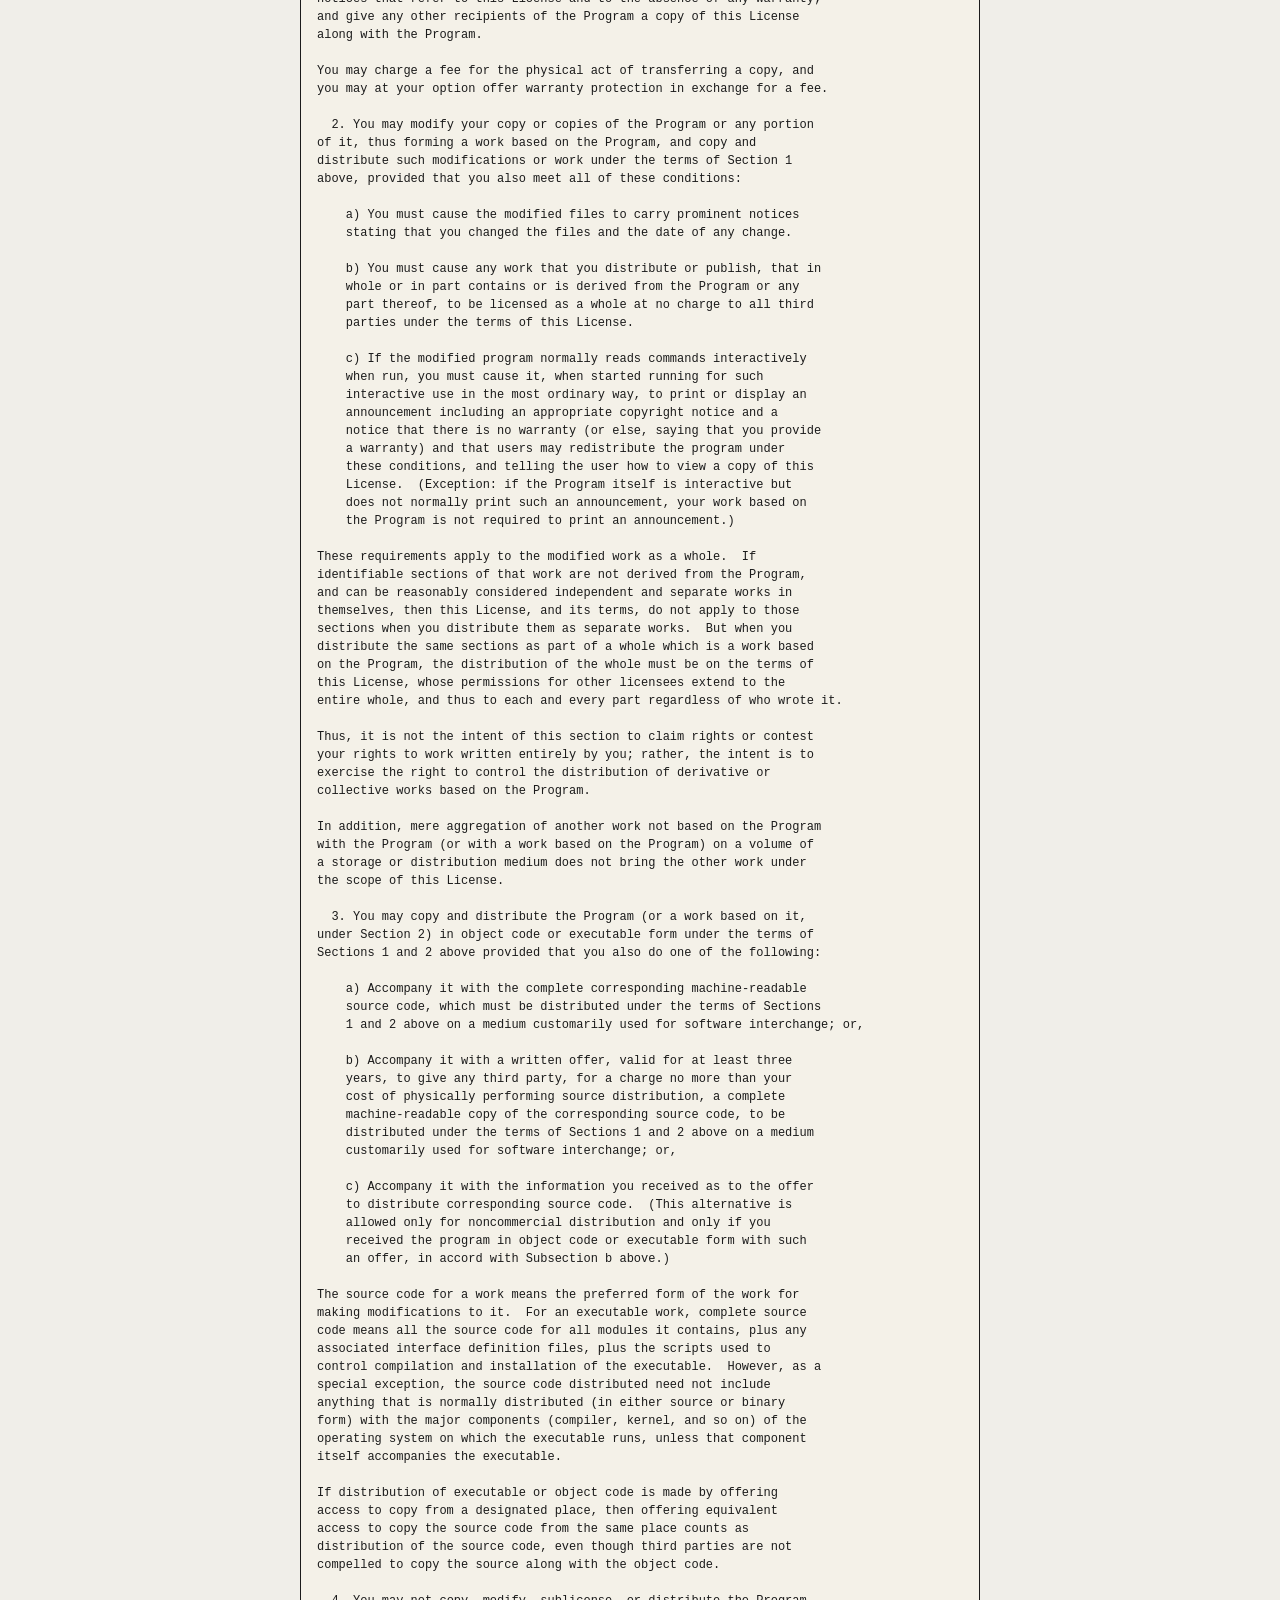
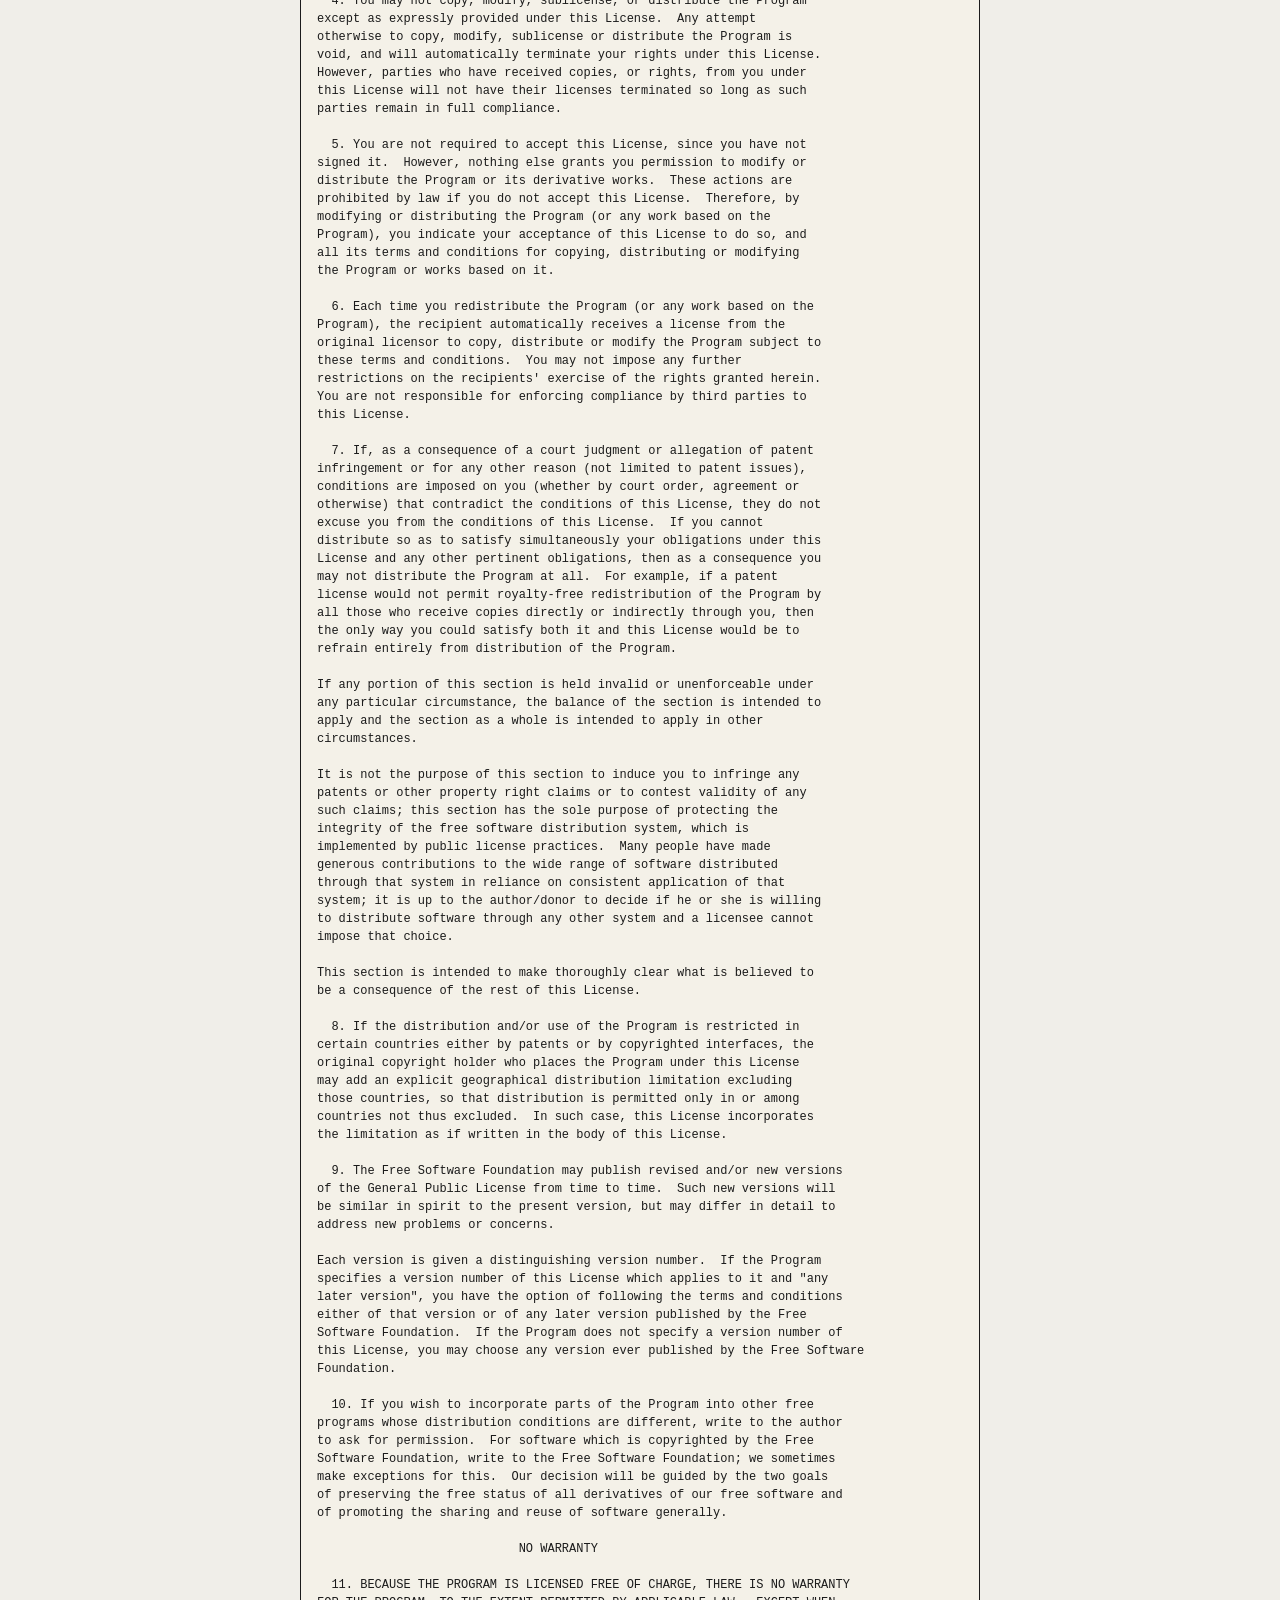
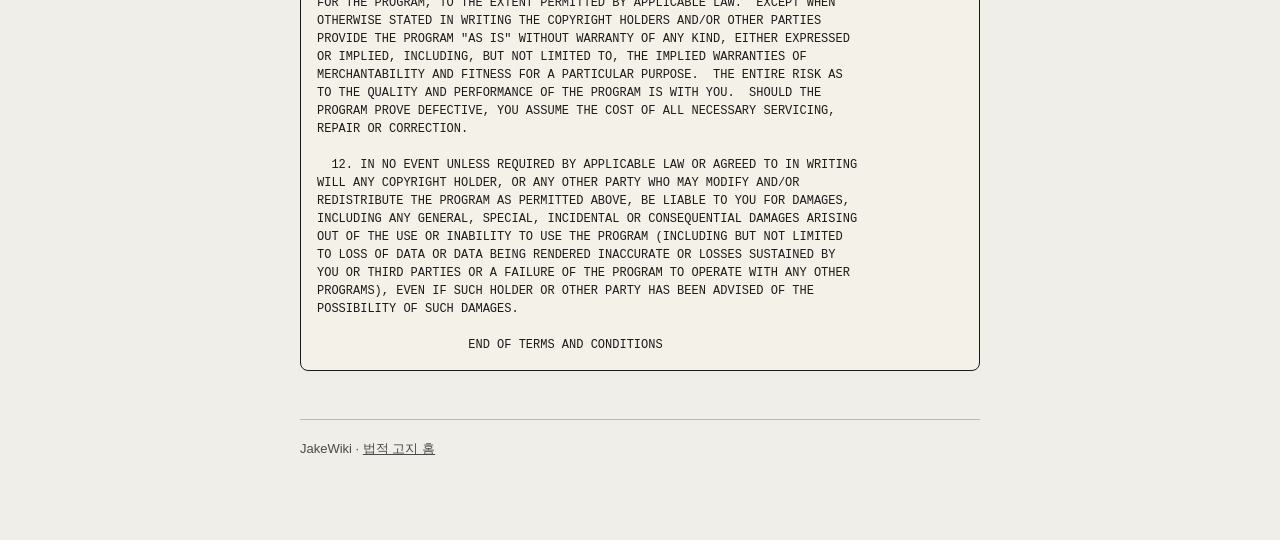
==== commit 9d0aa3ab: "라이선스 목록에 JLaTeXMath 추가 - '앱에 직접 포함된 라이브러리' 카드에 JLaTeXMath(jlatexmath-android) 항목 - GPL v2 + 링킹 예외 전문" ====
--- a/licenses.html
+++ b/licenses.html
@@ -31,6 +31,13 @@
           <span class="lib-name">jsoup</span>
           <div class="lib-meta">
             MIT License · <a href="https://jsoup.org/">jsoup.org</a>
+          </div>
+        </div>
+        <div class="lib">
+          <span class="lib-name">JLaTeXMath · jlatexmath-android</span>
+          <div class="lib-meta">
+            GNU GPL v2 (링킹 예외) ·
+            <a href="https://github.com/noties/jlatexmath-android">github.com/noties/jlatexmath-android</a>
           </div>
         </div>
       </div>
@@ -291,6 +298,351 @@
 OUT OF OR IN CONNECTION WITH THE SOFTWARE OR THE USE OR OTHER DEALINGS IN THE
 SOFTWARE.</pre>
 
+      <h2>GNU General Public License v2 (링킹 예외) — JLaTeXMath</h2>
+      <p class="muted">JLaTeXMath는 GPL v2에 링킹 예외(linking exception)를 더해 배포됩니다. 이 예외 덕분에 독점 애플리케이션과 정적·동적으로 링크하여 배포할 수 있으며, JakeWiki는 라이브러리를 수정 없이 링크하여 사용합니다.</p>
+      <pre class="license">JLaTeXMath Library - Displays LaTeX commands 
+JLateXMath is an fork of JMathTeX with a lot of modifications to support 
+many more LaTeX commands, drop of the jdom dependency and easy evolution 
+capabilities.
+
+Copyright (C) 2009-2011 DENIZET Calixte
+Copyright (C) Kris Coolsaet
+Copyright (C) Nico Van Cleemput
+Copyright (C) Kurt Vermeulen
+Copyright 2004-2007 Universiteit Gent
+
+
+This program is free software; you can redistribute it and/or modify
+it under the terms of the GNU General Public License as published by
+the Free Software Foundation; either version 2 of the License, or
+(at your option) any later version.
+
+This program is distributed in the hope that it will be useful,
+but WITHOUT ANY WARRANTY; without even the implied warranty of
+MERCHANTABILITY or FITNESS FOR A PARTICULAR PURPOSE.  See the
+GNU General Public License for more details.
+
+You should have received a copy of the GNU General Public License
+along with this program; see the file COPYING. If not, write to the
+Free Software Foundation, Inc., 51 Franklin St, Fifth Floor, Boston,
+MA 02110-1301, USA.
+
+Linking this library statically or dynamically with other modules 
+is making a combined work based on this library. Thus, the terms 
+and conditions of the GNU General Public License cover the whole 
+combination.
+
+As a special exception, the copyright holders of this library give you 
+permission to link this library with independent modules to produce 
+an executable, regardless of the license terms of these independent 
+modules, and to copy and distribute the resulting executable under terms 
+of your choice, provided that you also meet, for each linked independent 
+module, the terms and conditions of the license of that module. 
+An independent module is a module which is not derived from or based 
+on this library. If you modify this library, you may extend this exception 
+to your version of the library, but you are not obliged to do so. 
+If you do not wish to do so, delete this exception statement from your 
+version.
+
+
+
+The archive contains several fonts :
+1) the fonts eufb10.ttf, eufm10.ttf, msam10.ttf and msbm10.ttf are under OFL (Open Font License);
+
+2) the font dsrom10.ttf is under a free license;
+
+3) the font stmary10.ttf and rsfs10.ttf are in PD (Public Domain);
+
+4) the fonts cmbsy10.ttf, cmbx10.ttf, cmbxti10.ttf, cmex10.ttf, cmmi10.ttf, cmr10.ttf, cmss10.ttf, cmssbx10.ttf, cmsy10.ttf and cmtt10.ttf are under Knuth License.
+
+5) the greek fonts fcmbipg.ttf, fcmripg.tff, fcmrpg.ttf, fcsropg.ttf, fcmbpg.ttf, fcsbpg.ttf, fctrpg.ttf, fcsrpg.ttf are under GNU GPL version 2.
+
+6) the cyrillic fonts wnbx10.ttf, wnss10.ttf, wnti10.ttf, wnr10.ttf, wnssi10.ttf, wnbxti10.ttf, wnssbx10.ttf, wntt10.ttf are under Knuth License.
+
+You can find a copy of these licenses in org/scilab/forge/jlatexmath/fonts/licences.
+</pre>
+      <pre class="license">		    GNU GENERAL PUBLIC LICENSE
+		       Version 2, June 1991
+
+ Copyright (C) 1989, 1991 Free Software Foundation, Inc.,
+ 51 Franklin Street, Fifth Floor, Boston, MA 02110-1301 USA
+ Everyone is permitted to copy and distribute verbatim copies
+ of this license document, but changing it is not allowed.
+
+			    Preamble
+
+  The licenses for most software are designed to take away your
+freedom to share and change it.  By contrast, the GNU General Public
+License is intended to guarantee your freedom to share and change free
+software--to make sure the software is free for all its users.  This
+General Public License applies to most of the Free Software
+Foundation&#x27;s software and to any other program whose authors commit to
+using it.  (Some other Free Software Foundation software is covered by
+the GNU Lesser General Public License instead.)  You can apply it to
+your programs, too.
+
+  When we speak of free software, we are referring to freedom, not
+price.  Our General Public Licenses are designed to make sure that you
+have the freedom to distribute copies of free software (and charge for
+this service if you wish), that you receive source code or can get it
+if you want it, that you can change the software or use pieces of it
+in new free programs; and that you know you can do these things.
+
+  To protect your rights, we need to make restrictions that forbid
+anyone to deny you these rights or to ask you to surrender the rights.
+These restrictions translate to certain responsibilities for you if you
+distribute copies of the software, or if you modify it.
+
+  For example, if you distribute copies of such a program, whether
+gratis or for a fee, you must give the recipients all the rights that
+you have.  You must make sure that they, too, receive or can get the
+source code.  And you must show them these terms so they know their
+rights.
+
+  We protect your rights with two steps: (1) copyright the software, and
+(2) offer you this license which gives you legal permission to copy,
+distribute and/or modify the software.
+
+  Also, for each author&#x27;s protection and ours, we want to make certain
+that everyone understands that there is no warranty for this free
+software.  If the software is modified by someone else and passed on, we
+want its recipients to know that what they have is not the original, so
+that any problems introduced by others will not reflect on the original
+authors&#x27; reputations.
+
+  Finally, any free program is threatened constantly by software
+patents.  We wish to avoid the danger that redistributors of a free
+program will individually obtain patent licenses, in effect making the
+program proprietary.  To prevent this, we have made it clear that any
+patent must be licensed for everyone&#x27;s free use or not licensed at all.
+
+  The precise terms and conditions for copying, distribution and
+modification follow.
+
+		    GNU GENERAL PUBLIC LICENSE
+   TERMS AND CONDITIONS FOR COPYING, DISTRIBUTION AND MODIFICATION
+
+  0. This License applies to any program or other work which contains
+a notice placed by the copyright holder saying it may be distributed
+under the terms of this General Public License.  The &quot;Program&quot;, below,
+refers to any such program or work, and a &quot;work based on the Program&quot;
+means either the Program or any derivative work under copyright law:
+that is to say, a work containing the Program or a portion of it,
+either verbatim or with modifications and/or translated into another
+language.  (Hereinafter, translation is included without limitation in
+the term &quot;modification&quot;.)  Each licensee is addressed as &quot;you&quot;.
+
+Activities other than copying, distribution and modification are not
+covered by this License; they are outside its scope.  The act of
+running the Program is not restricted, and the output from the Program
+is covered only if its contents constitute a work based on the
+Program (independent of having been made by running the Program).
+Whether that is true depends on what the Program does.
+
+  1. You may copy and distribute verbatim copies of the Program&#x27;s
+source code as you receive it, in any medium, provided that you
+conspicuously and appropriately publish on each copy an appropriate
+copyright notice and disclaimer of warranty; keep intact all the
+notices that refer to this License and to the absence of any warranty;
+and give any other recipients of the Program a copy of this License
+along with the Program.
+
+You may charge a fee for the physical act of transferring a copy, and
+you may at your option offer warranty protection in exchange for a fee.
+
+  2. You may modify your copy or copies of the Program or any portion
+of it, thus forming a work based on the Program, and copy and
+distribute such modifications or work under the terms of Section 1
+above, provided that you also meet all of these conditions:
+
+    a) You must cause the modified files to carry prominent notices
+    stating that you changed the files and the date of any change.
+
+    b) You must cause any work that you distribute or publish, that in
+    whole or in part contains or is derived from the Program or any
+    part thereof, to be licensed as a whole at no charge to all third
+    parties under the terms of this License.
+
+    c) If the modified program normally reads commands interactively
+    when run, you must cause it, when started running for such
+    interactive use in the most ordinary way, to print or display an
+    announcement including an appropriate copyright notice and a
+    notice that there is no warranty (or else, saying that you provide
+    a warranty) and that users may redistribute the program under
+    these conditions, and telling the user how to view a copy of this
+    License.  (Exception: if the Program itself is interactive but
+    does not normally print such an announcement, your work based on
+    the Program is not required to print an announcement.)
+
+These requirements apply to the modified work as a whole.  If
+identifiable sections of that work are not derived from the Program,
+and can be reasonably considered independent and separate works in
+themselves, then this License, and its terms, do not apply to those
+sections when you distribute them as separate works.  But when you
+distribute the same sections as part of a whole which is a work based
+on the Program, the distribution of the whole must be on the terms of
+this License, whose permissions for other licensees extend to the
+entire whole, and thus to each and every part regardless of who wrote it.
+
+Thus, it is not the intent of this section to claim rights or contest
+your rights to work written entirely by you; rather, the intent is to
+exercise the right to control the distribution of derivative or
+collective works based on the Program.
+
+In addition, mere aggregation of another work not based on the Program
+with the Program (or with a work based on the Program) on a volume of
+a storage or distribution medium does not bring the other work under
+the scope of this License.
+
+  3. You may copy and distribute the Program (or a work based on it,
+under Section 2) in object code or executable form under the terms of
+Sections 1 and 2 above provided that you also do one of the following:
+
+    a) Accompany it with the complete corresponding machine-readable
+    source code, which must be distributed under the terms of Sections
+    1 and 2 above on a medium customarily used for software interchange; or,
+
+    b) Accompany it with a written offer, valid for at least three
+    years, to give any third party, for a charge no more than your
+    cost of physically performing source distribution, a complete
+    machine-readable copy of the corresponding source code, to be
+    distributed under the terms of Sections 1 and 2 above on a medium
+    customarily used for software interchange; or,
+
+    c) Accompany it with the information you received as to the offer
+    to distribute corresponding source code.  (This alternative is
+    allowed only for noncommercial distribution and only if you
+    received the program in object code or executable form with such
+    an offer, in accord with Subsection b above.)
+
+The source code for a work means the preferred form of the work for
+making modifications to it.  For an executable work, complete source
+code means all the source code for all modules it contains, plus any
+associated interface definition files, plus the scripts used to
+control compilation and installation of the executable.  However, as a
+special exception, the source code distributed need not include
+anything that is normally distributed (in either source or binary
+form) with the major components (compiler, kernel, and so on) of the
+operating system on which the executable runs, unless that component
+itself accompanies the executable.
+
+If distribution of executable or object code is made by offering
+access to copy from a designated place, then offering equivalent
+access to copy the source code from the same place counts as
+distribution of the source code, even though third parties are not
+compelled to copy the source along with the object code.
+
+  4. You may not copy, modify, sublicense, or distribute the Program
+except as expressly provided under this License.  Any attempt
+otherwise to copy, modify, sublicense or distribute the Program is
+void, and will automatically terminate your rights under this License.
+However, parties who have received copies, or rights, from you under
+this License will not have their licenses terminated so long as such
+parties remain in full compliance.
+
+  5. You are not required to accept this License, since you have not
+signed it.  However, nothing else grants you permission to modify or
+distribute the Program or its derivative works.  These actions are
+prohibited by law if you do not accept this License.  Therefore, by
+modifying or distributing the Program (or any work based on the
+Program), you indicate your acceptance of this License to do so, and
+all its terms and conditions for copying, distributing or modifying
+the Program or works based on it.
+
+  6. Each time you redistribute the Program (or any work based on the
+Program), the recipient automatically receives a license from the
+original licensor to copy, distribute or modify the Program subject to
+these terms and conditions.  You may not impose any further
+restrictions on the recipients&#x27; exercise of the rights granted herein.
+You are not responsible for enforcing compliance by third parties to
+this License.
+
+  7. If, as a consequence of a court judgment or allegation of patent
+infringement or for any other reason (not limited to patent issues),
+conditions are imposed on you (whether by court order, agreement or
+otherwise) that contradict the conditions of this License, they do not
+excuse you from the conditions of this License.  If you cannot
+distribute so as to satisfy simultaneously your obligations under this
+License and any other pertinent obligations, then as a consequence you
+may not distribute the Program at all.  For example, if a patent
+license would not permit royalty-free redistribution of the Program by
+all those who receive copies directly or indirectly through you, then
+the only way you could satisfy both it and this License would be to
+refrain entirely from distribution of the Program.
+
+If any portion of this section is held invalid or unenforceable under
+any particular circumstance, the balance of the section is intended to
+apply and the section as a whole is intended to apply in other
+circumstances.
+
+It is not the purpose of this section to induce you to infringe any
+patents or other property right claims or to contest validity of any
+such claims; this section has the sole purpose of protecting the
+integrity of the free software distribution system, which is
+implemented by public license practices.  Many people have made
+generous contributions to the wide range of software distributed
+through that system in reliance on consistent application of that
+system; it is up to the author/donor to decide if he or she is willing
+to distribute software through any other system and a licensee cannot
+impose that choice.
+
+This section is intended to make thoroughly clear what is believed to
+be a consequence of the rest of this License.
+
+  8. If the distribution and/or use of the Program is restricted in
+certain countries either by patents or by copyrighted interfaces, the
+original copyright holder who places the Program under this License
+may add an explicit geographical distribution limitation excluding
+those countries, so that distribution is permitted only in or among
+countries not thus excluded.  In such case, this License incorporates
+the limitation as if written in the body of this License.
+
+  9. The Free Software Foundation may publish revised and/or new versions
+of the General Public License from time to time.  Such new versions will
+be similar in spirit to the present version, but may differ in detail to
+address new problems or concerns.
+
+Each version is given a distinguishing version number.  If the Program
+specifies a version number of this License which applies to it and &quot;any
+later version&quot;, you have the option of following the terms and conditions
+either of that version or of any later version published by the Free
+Software Foundation.  If the Program does not specify a version number of
+this License, you may choose any version ever published by the Free Software
+Foundation.
+
+  10. If you wish to incorporate parts of the Program into other free
+programs whose distribution conditions are different, write to the author
+to ask for permission.  For software which is copyrighted by the Free
+Software Foundation, write to the Free Software Foundation; we sometimes
+make exceptions for this.  Our decision will be guided by the two goals
+of preserving the free status of all derivatives of our free software and
+of promoting the sharing and reuse of software generally.
+
+			    NO WARRANTY
+
+  11. BECAUSE THE PROGRAM IS LICENSED FREE OF CHARGE, THERE IS NO WARRANTY
+FOR THE PROGRAM, TO THE EXTENT PERMITTED BY APPLICABLE LAW.  EXCEPT WHEN
+OTHERWISE STATED IN WRITING THE COPYRIGHT HOLDERS AND/OR OTHER PARTIES
+PROVIDE THE PROGRAM &quot;AS IS&quot; WITHOUT WARRANTY OF ANY KIND, EITHER EXPRESSED
+OR IMPLIED, INCLUDING, BUT NOT LIMITED TO, THE IMPLIED WARRANTIES OF
+MERCHANTABILITY AND FITNESS FOR A PARTICULAR PURPOSE.  THE ENTIRE RISK AS
+TO THE QUALITY AND PERFORMANCE OF THE PROGRAM IS WITH YOU.  SHOULD THE
+PROGRAM PROVE DEFECTIVE, YOU ASSUME THE COST OF ALL NECESSARY SERVICING,
+REPAIR OR CORRECTION.
+
+  12. IN NO EVENT UNLESS REQUIRED BY APPLICABLE LAW OR AGREED TO IN WRITING
+WILL ANY COPYRIGHT HOLDER, OR ANY OTHER PARTY WHO MAY MODIFY AND/OR
+REDISTRIBUTE THE PROGRAM AS PERMITTED ABOVE, BE LIABLE TO YOU FOR DAMAGES,
+INCLUDING ANY GENERAL, SPECIAL, INCIDENTAL OR CONSEQUENTIAL DAMAGES ARISING
+OUT OF THE USE OR INABILITY TO USE THE PROGRAM (INCLUDING BUT NOT LIMITED
+TO LOSS OF DATA OR DATA BEING RENDERED INACCURATE OR LOSSES SUSTAINED BY
+YOU OR THIRD PARTIES OR A FAILURE OF THE PROGRAM TO OPERATE WITH ANY OTHER
+PROGRAMS), EVEN IF SUCH HOLDER OR OTHER PARTY HAS BEEN ADVISED OF THE
+POSSIBILITY OF SUCH DAMAGES.
+
+		     END OF TERMS AND CONDITIONS
+</pre>
+
       <footer class="site">
         JakeWiki · <a href="index.html">법적 고지 홈</a>
       </footer>
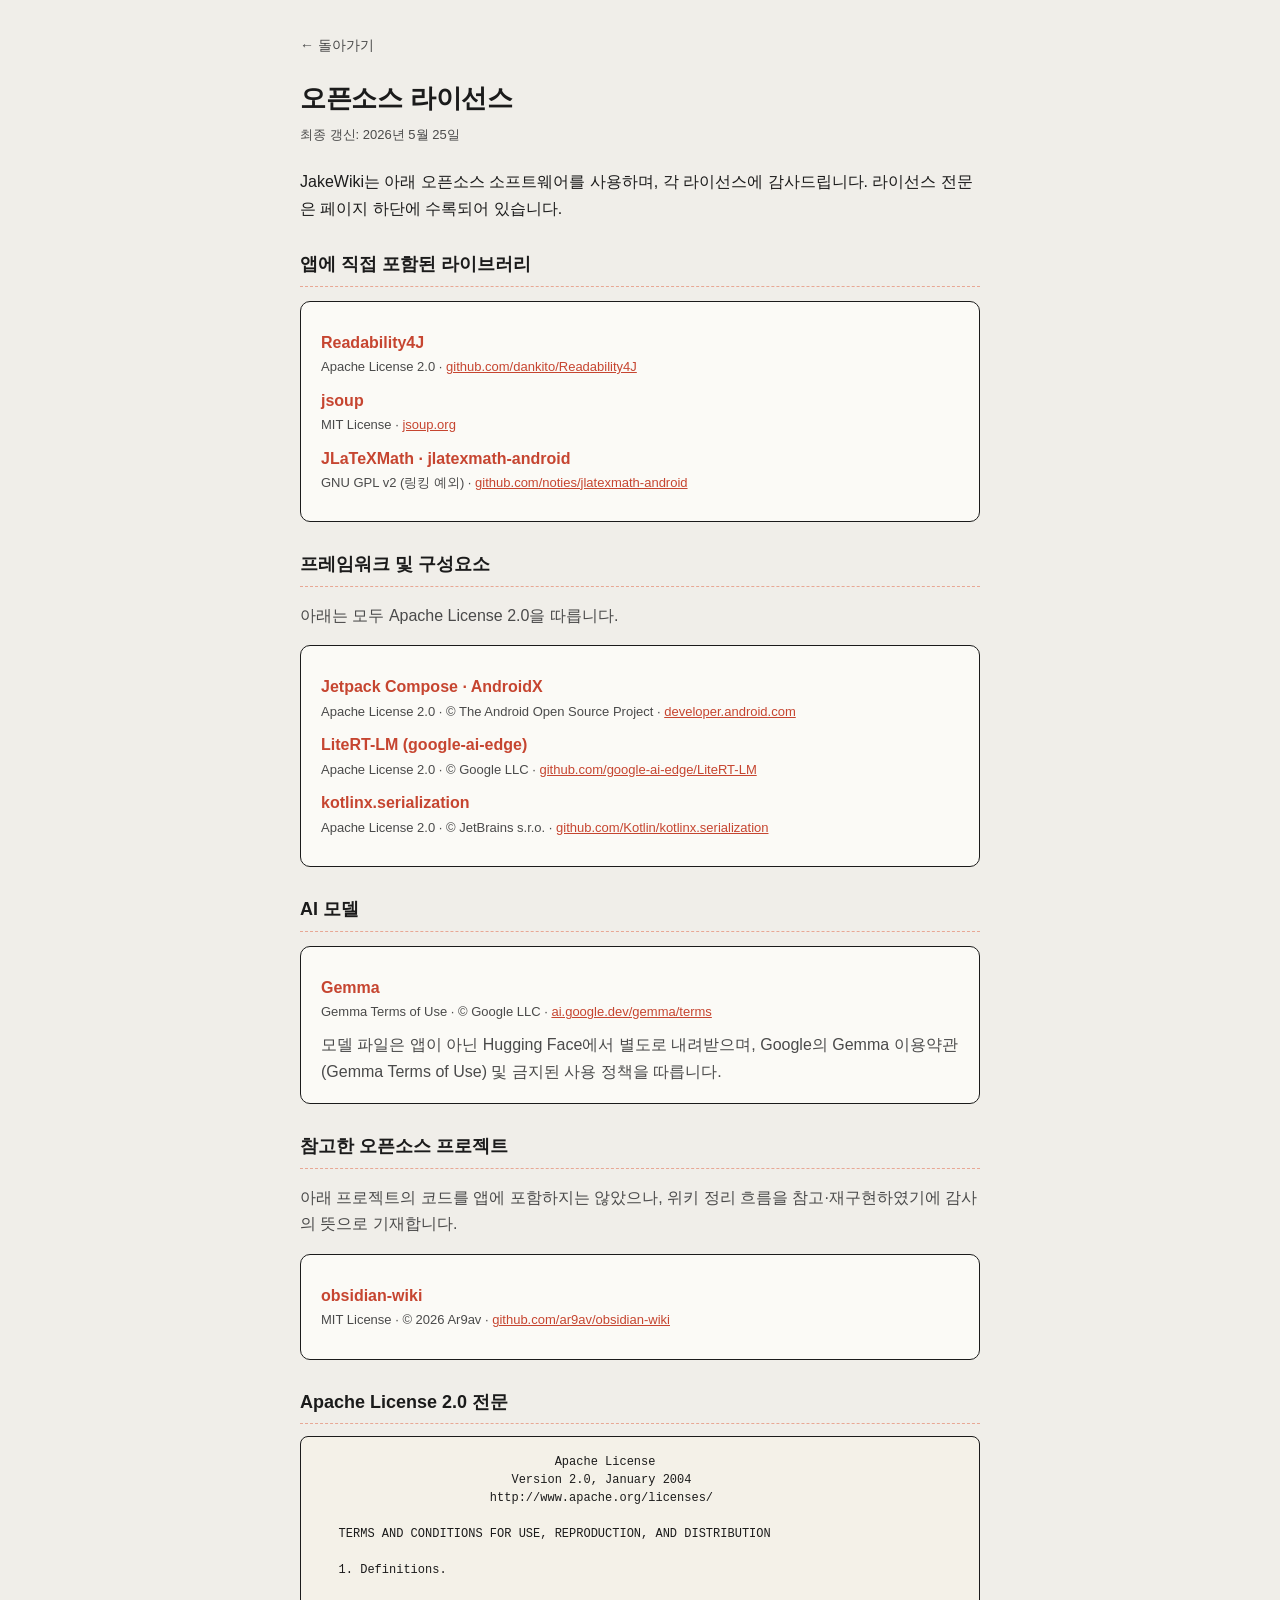
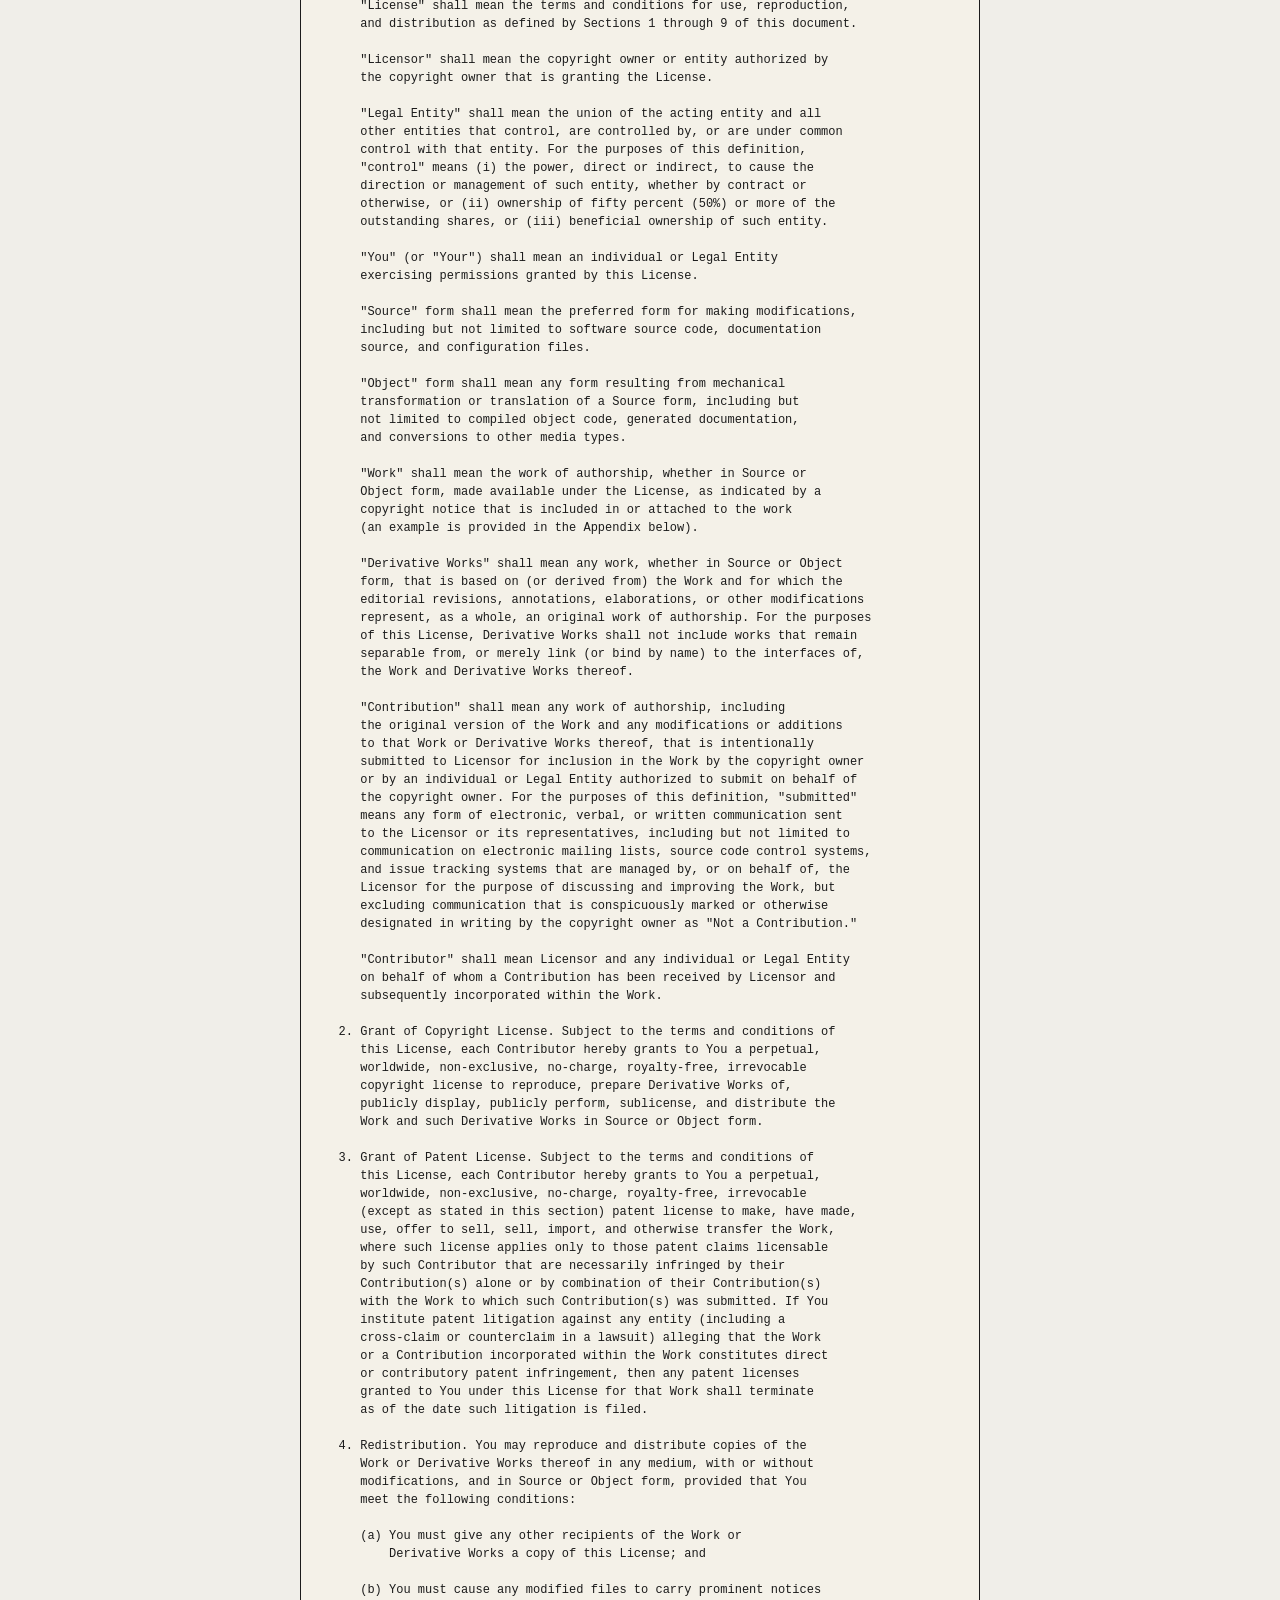
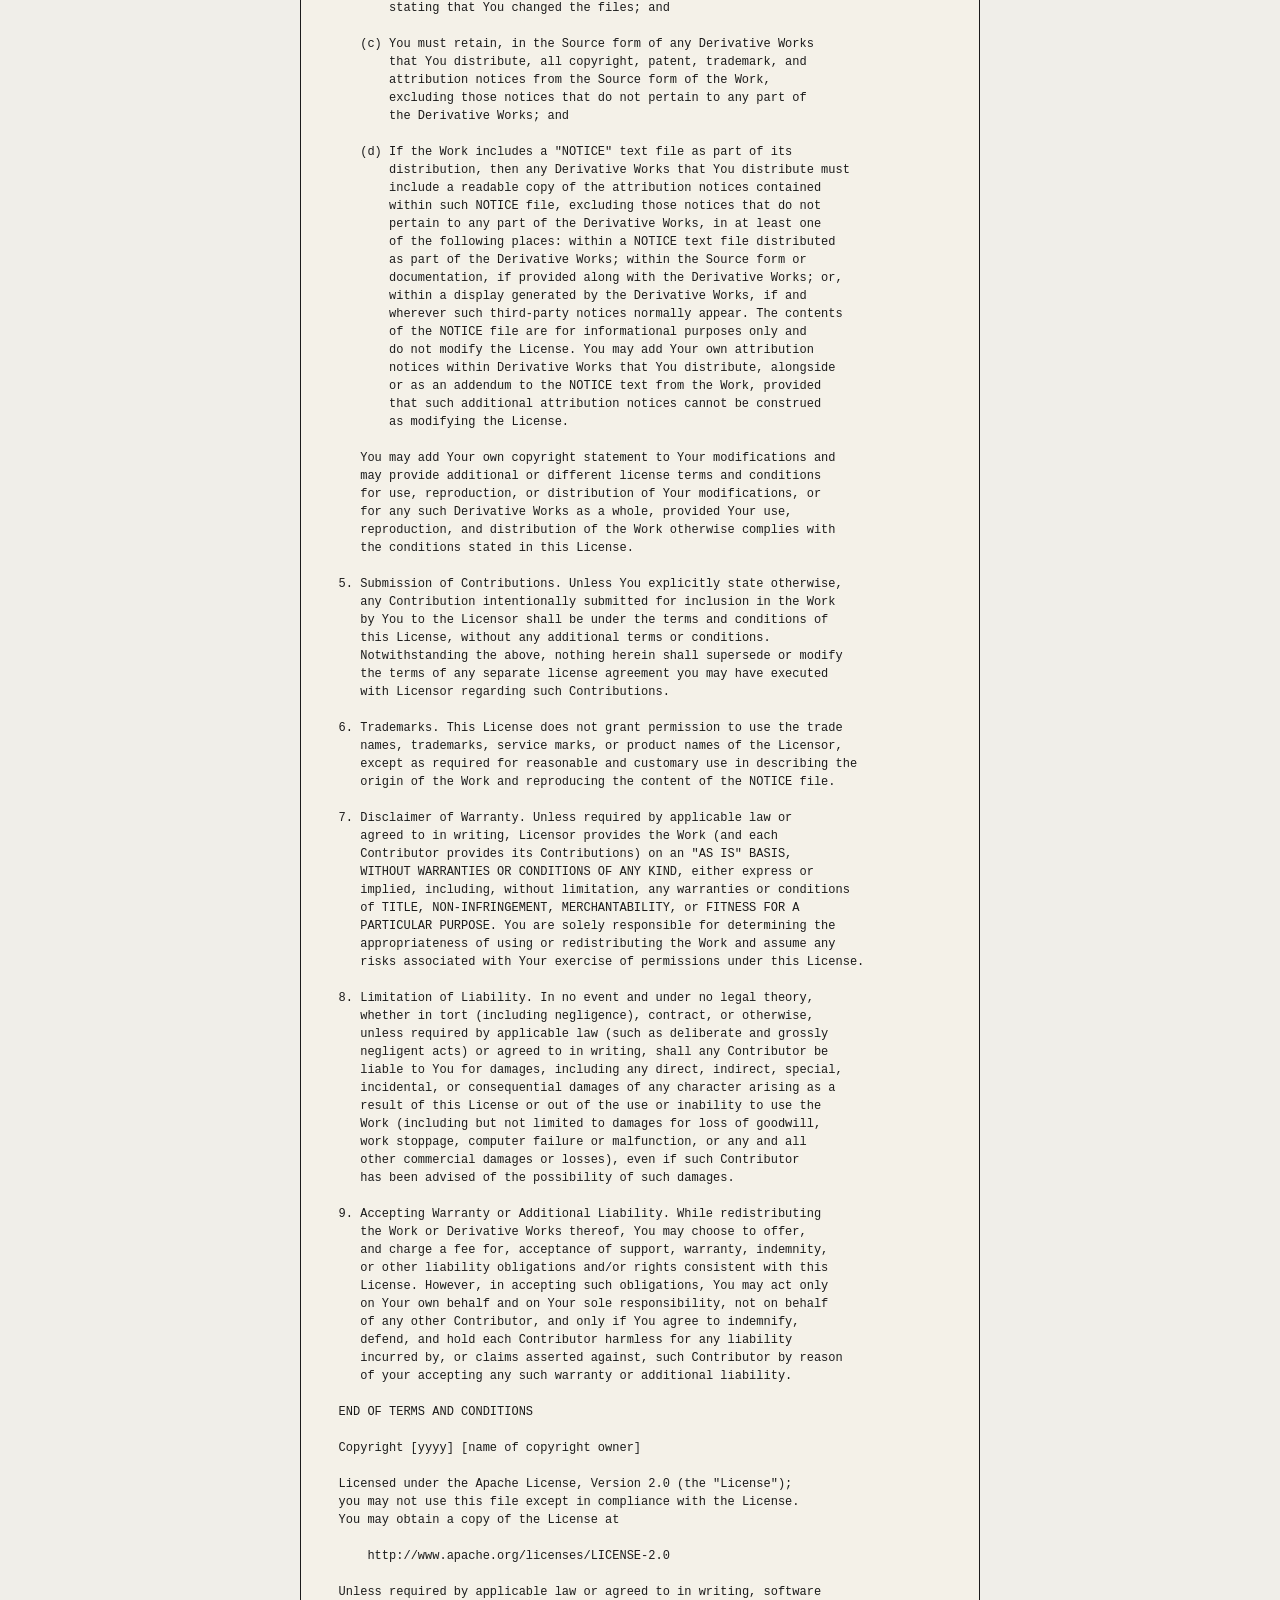
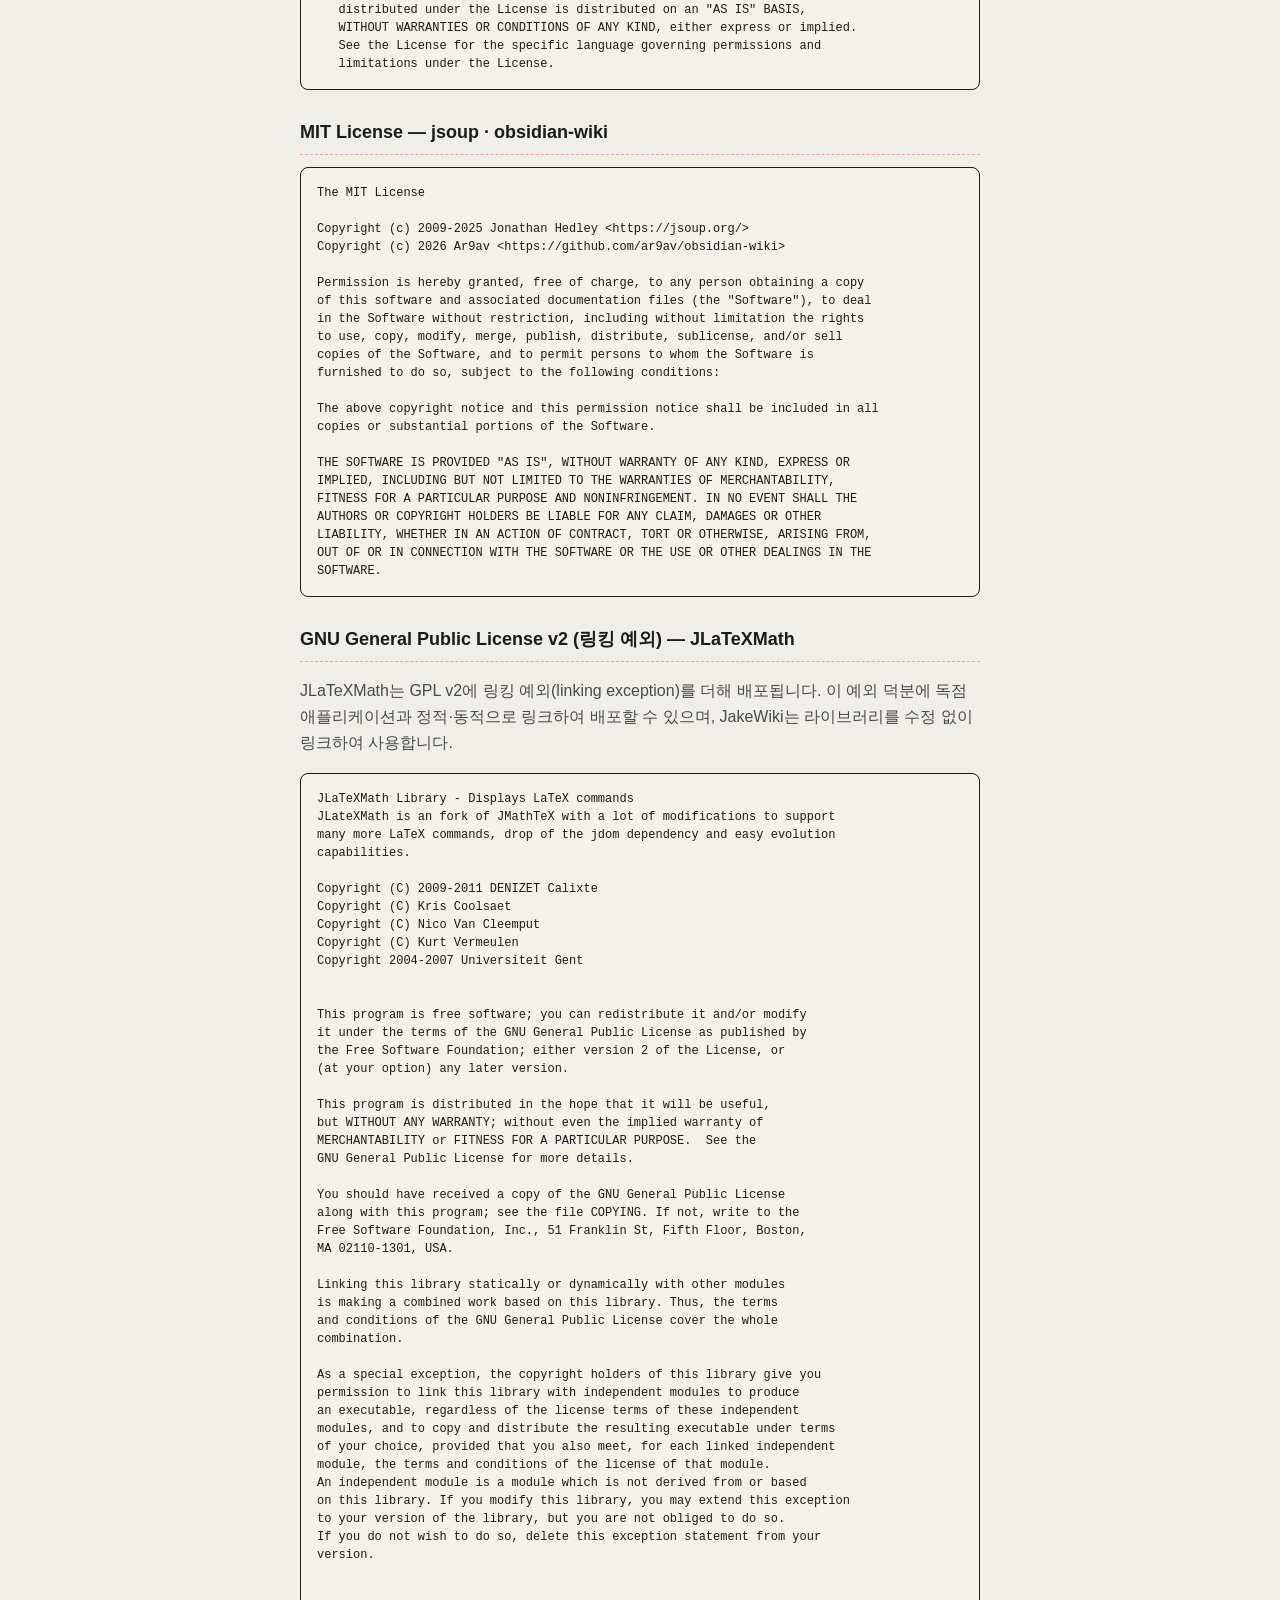
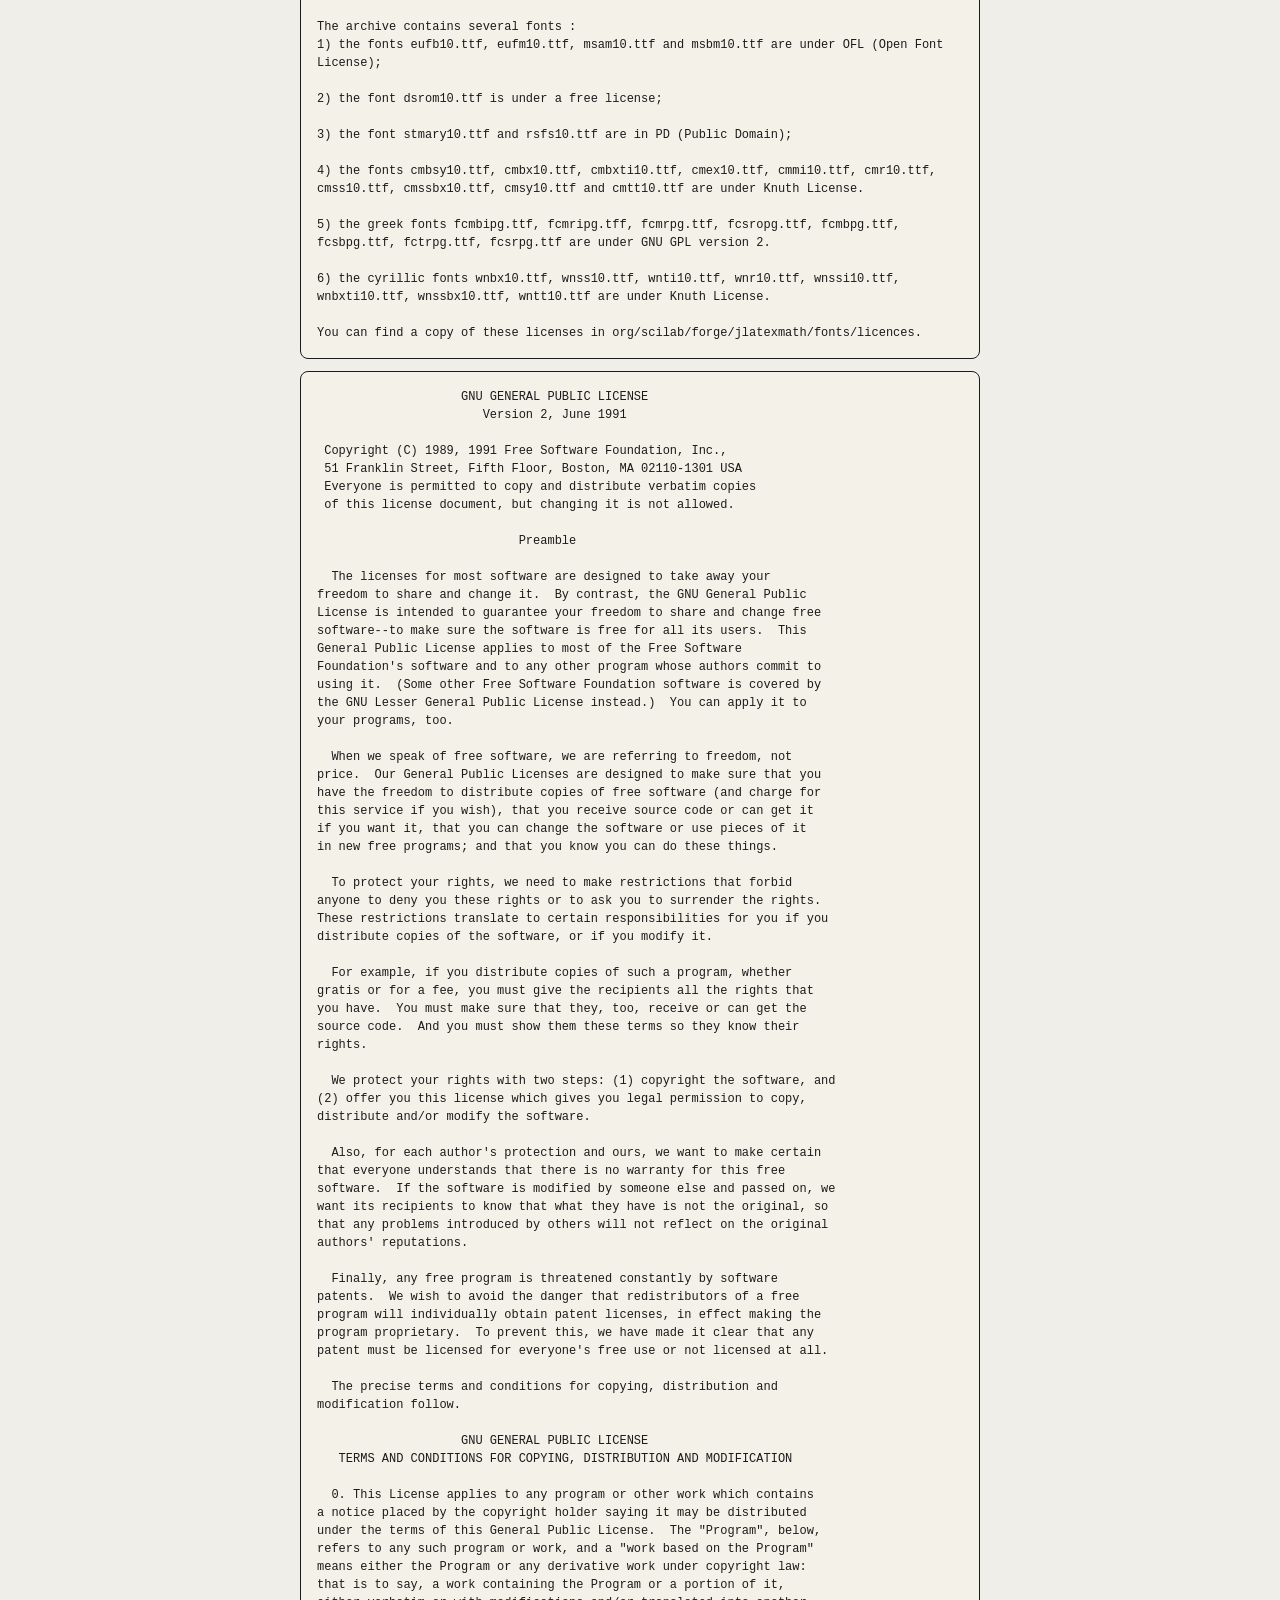
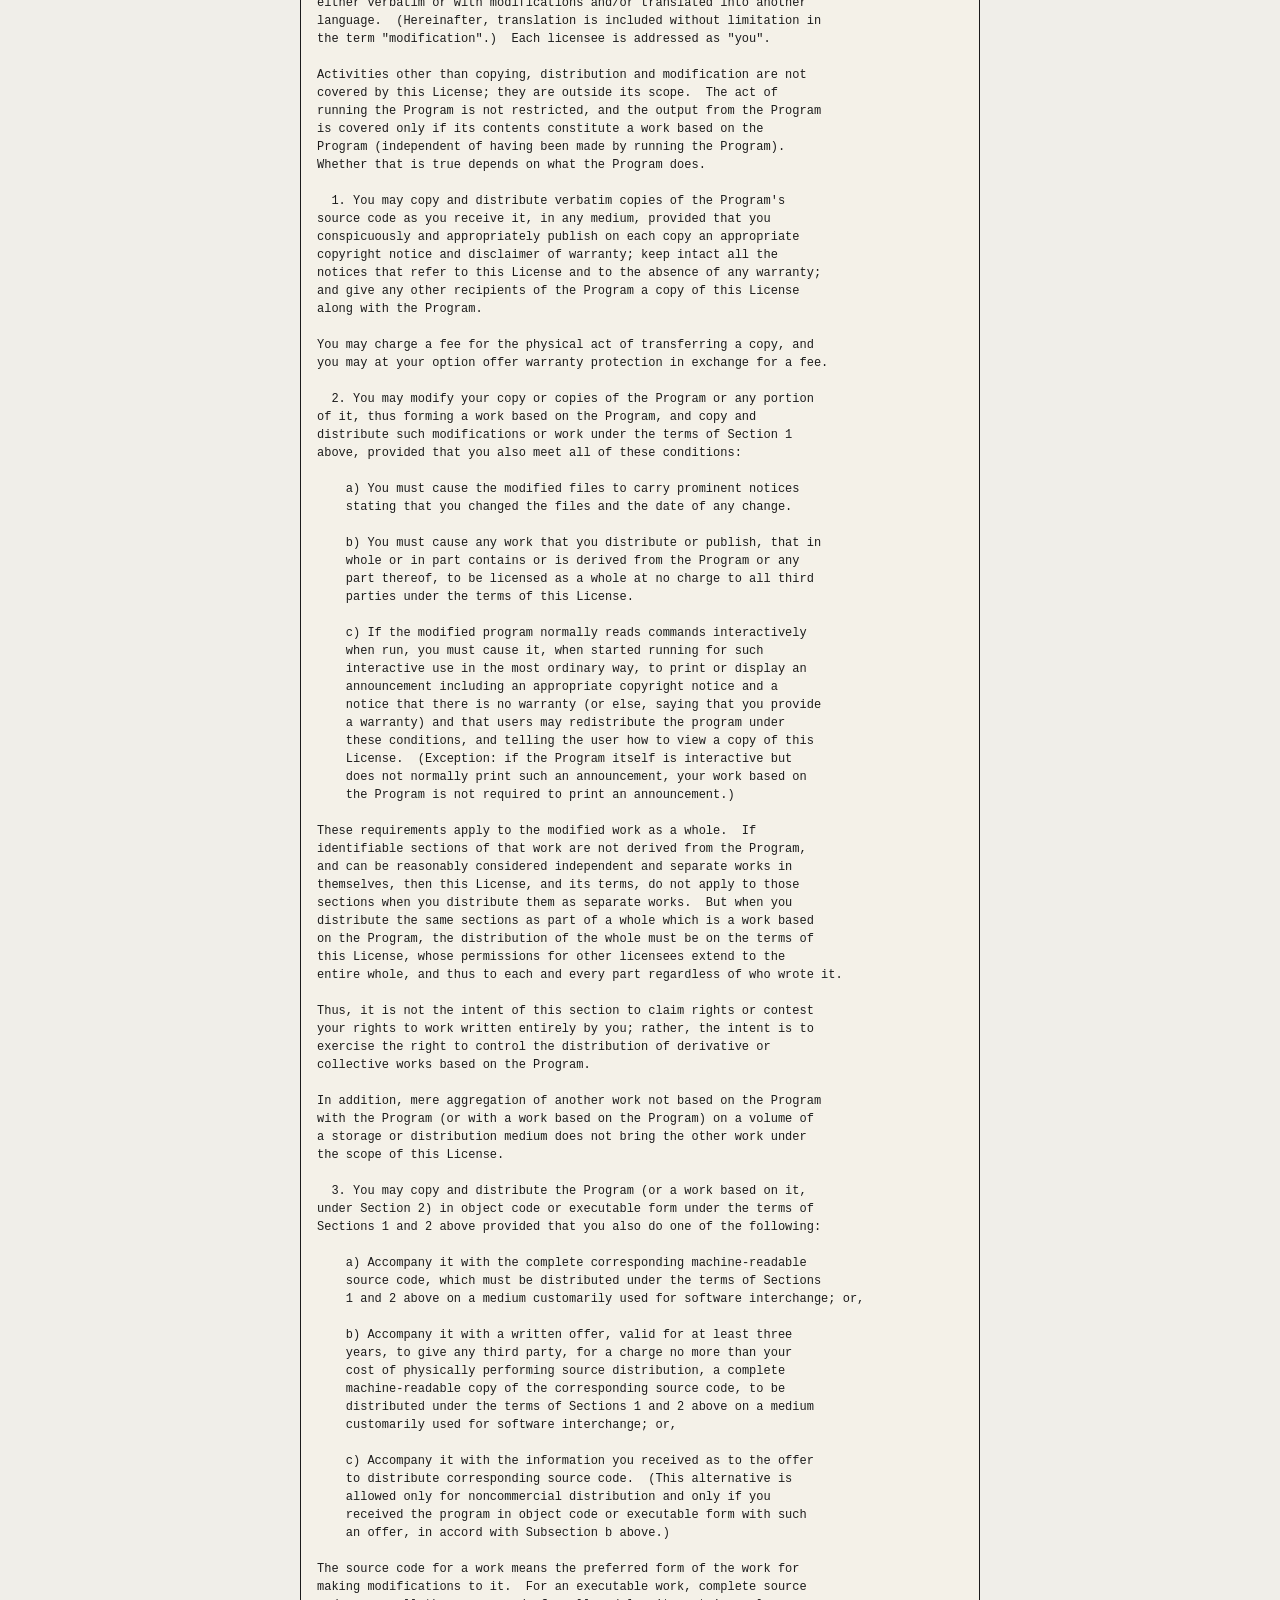
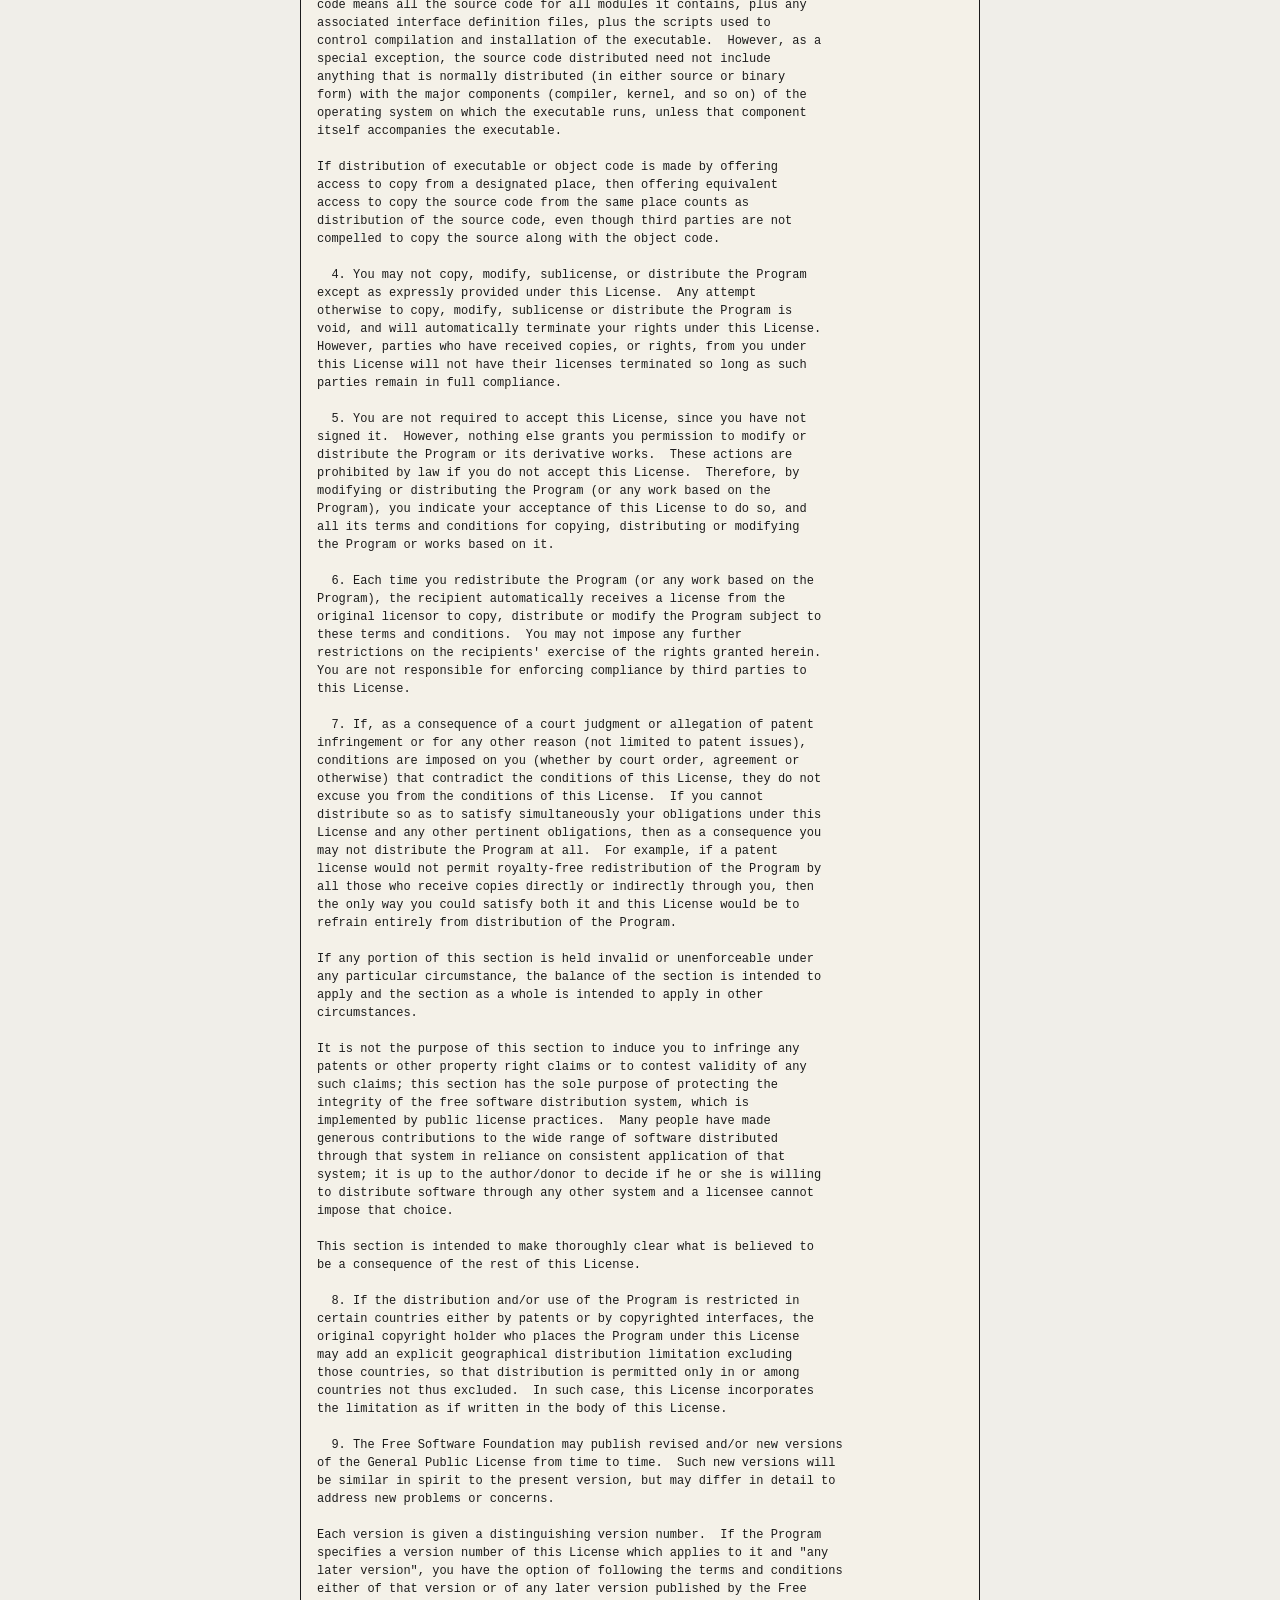
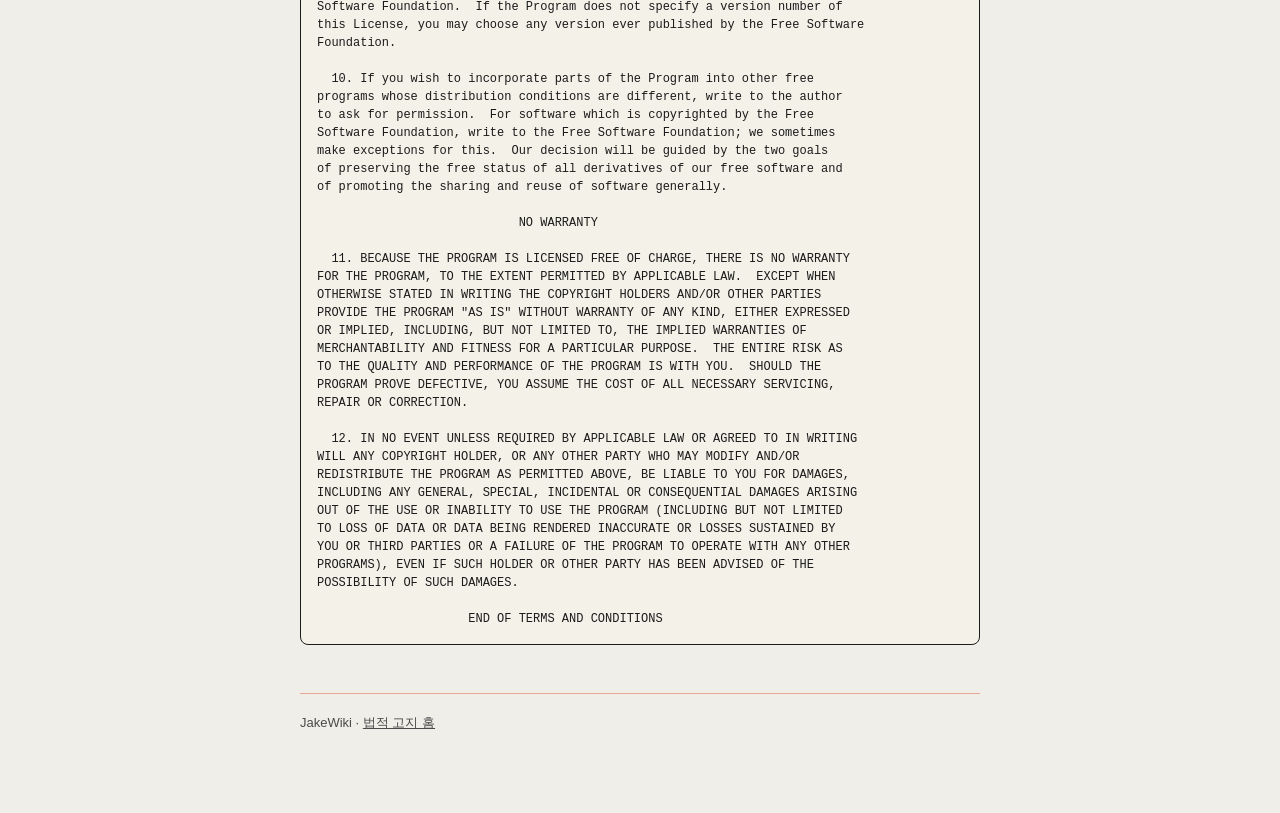
==== commit 92590098: "라이선스: 참고 프로젝트 obsidian-wiki 기재 코드 번들은 아니나 위키 정리 흐름을 참고·재구현한 출처(MIT, © 2026 Ar9av)를 참고한 오픈소스 프로젝트 섹션과" ====
--- a/licenses.html
+++ b/licenses.html
@@ -81,6 +81,18 @@
           모델 파일은 앱이 아닌 Hugging Face에서 별도로 내려받으며, Google의
           Gemma 이용약관(Gemma Terms of Use) 및 금지된 사용 정책을 따릅니다.
         </p>
+      </div>
+
+      <h2>참고한 오픈소스 프로젝트</h2>
+      <p class="muted">아래 프로젝트의 코드를 앱에 포함하지는 않았으나, 위키 정리 흐름을 참고·재구현하였기에 감사의 뜻으로 기재합니다.</p>
+      <div class="card">
+        <div class="lib">
+          <span class="lib-name">obsidian-wiki</span>
+          <div class="lib-meta">
+            MIT License · © 2026 Ar9av ·
+            <a href="https://github.com/ar9av/obsidian-wiki">github.com/ar9av/obsidian-wiki</a>
+          </div>
+        </div>
       </div>
 
       <h2>Apache License 2.0 전문</h2>
@@ -275,10 +287,11 @@
    See the License for the specific language governing permissions and
    limitations under the License.</pre>
 
-      <h2>MIT License — jsoup</h2>
+      <h2>MIT License — jsoup · obsidian-wiki</h2>
       <pre class="license">The MIT License
 
 Copyright (c) 2009-2025 Jonathan Hedley &lt;https://jsoup.org/&gt;
+Copyright (c) 2026 Ar9av &lt;https://github.com/ar9av/obsidian-wiki&gt;
 
 Permission is hereby granted, free of charge, to any person obtaining a copy
 of this software and associated documentation files (the "Software"), to deal
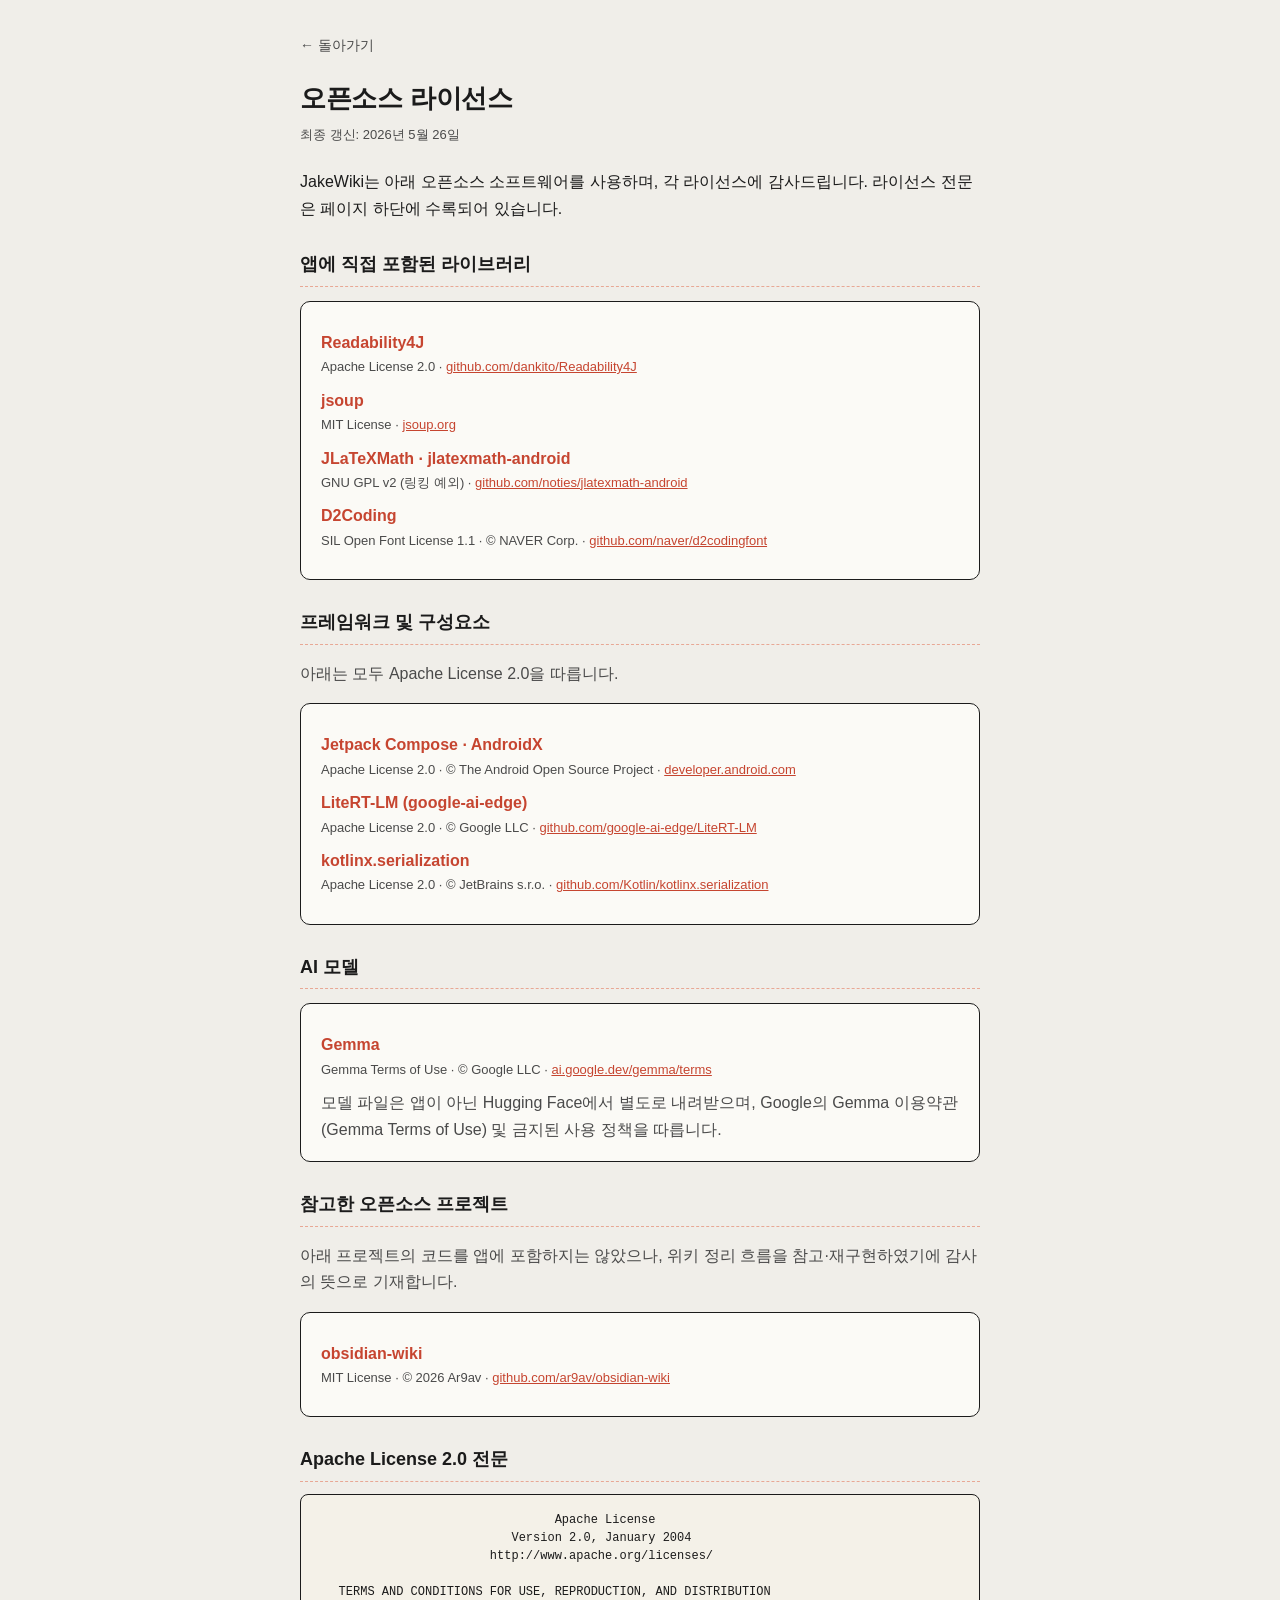
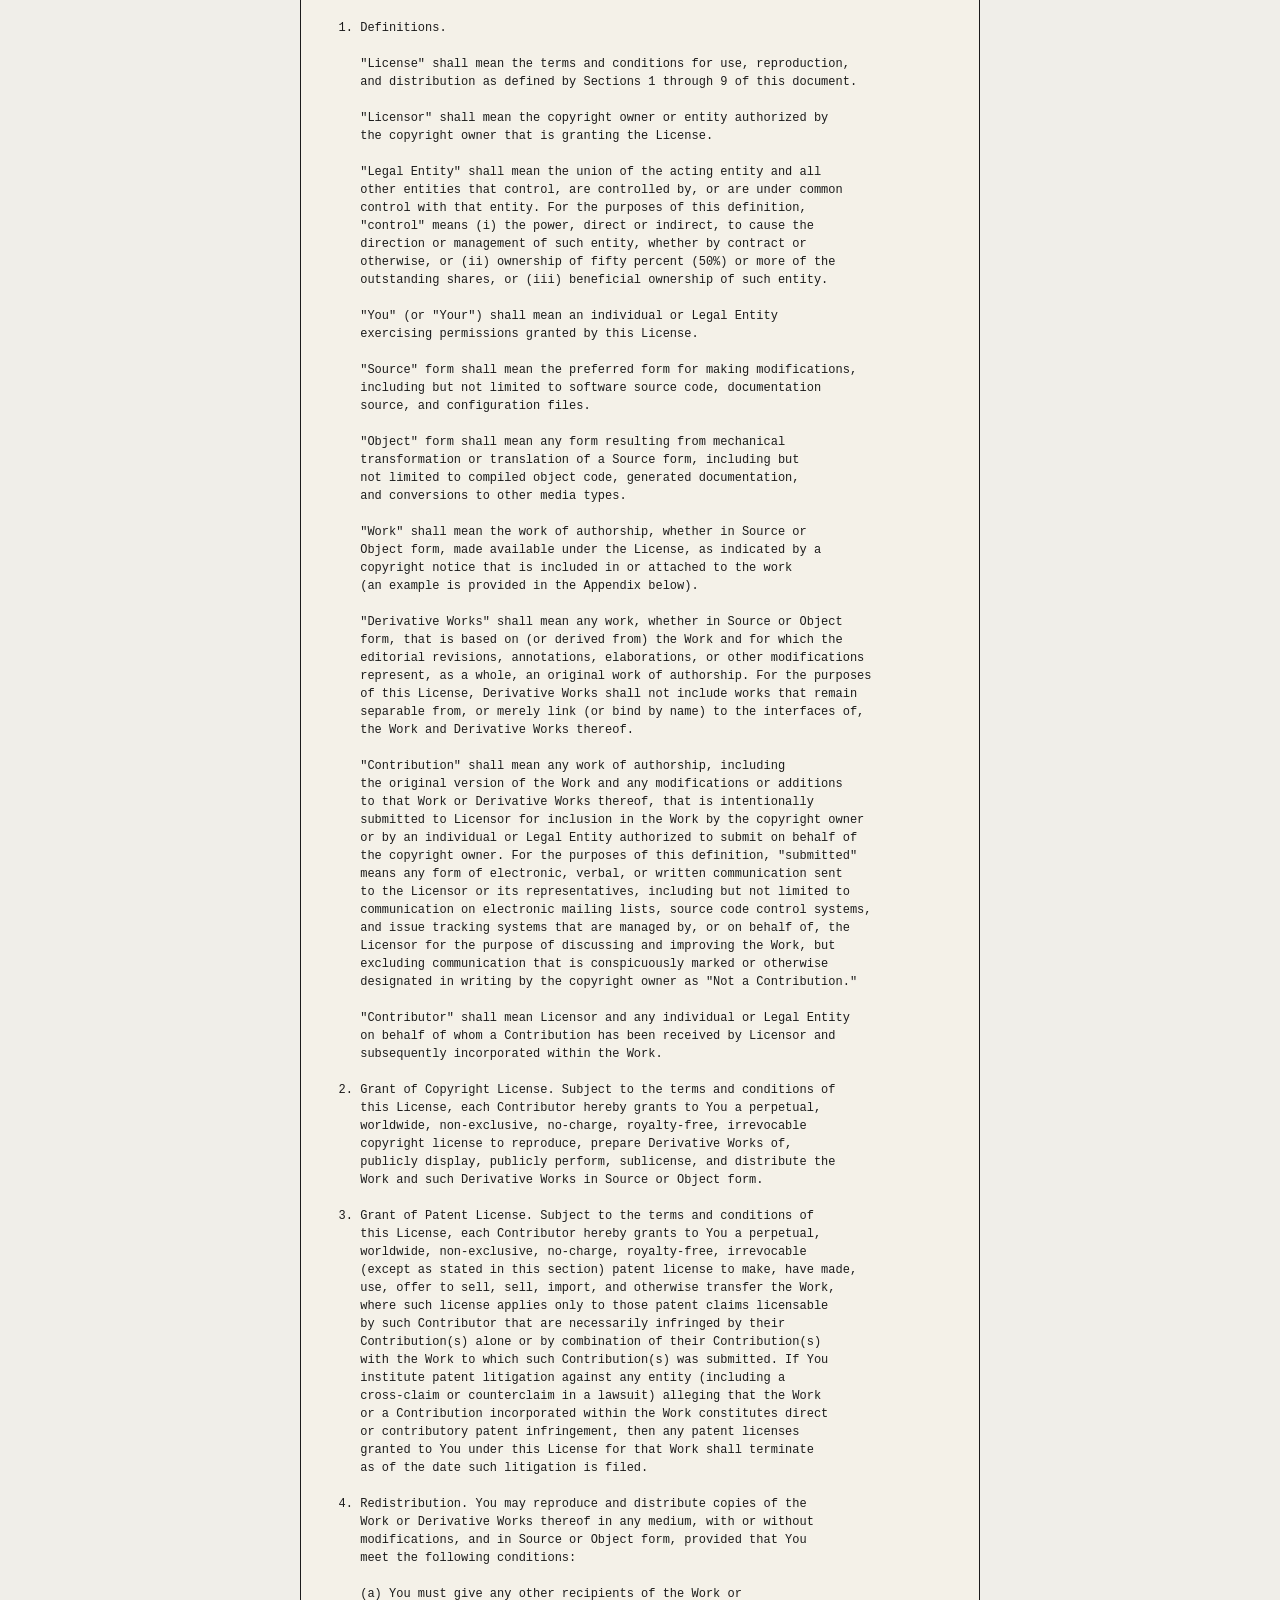
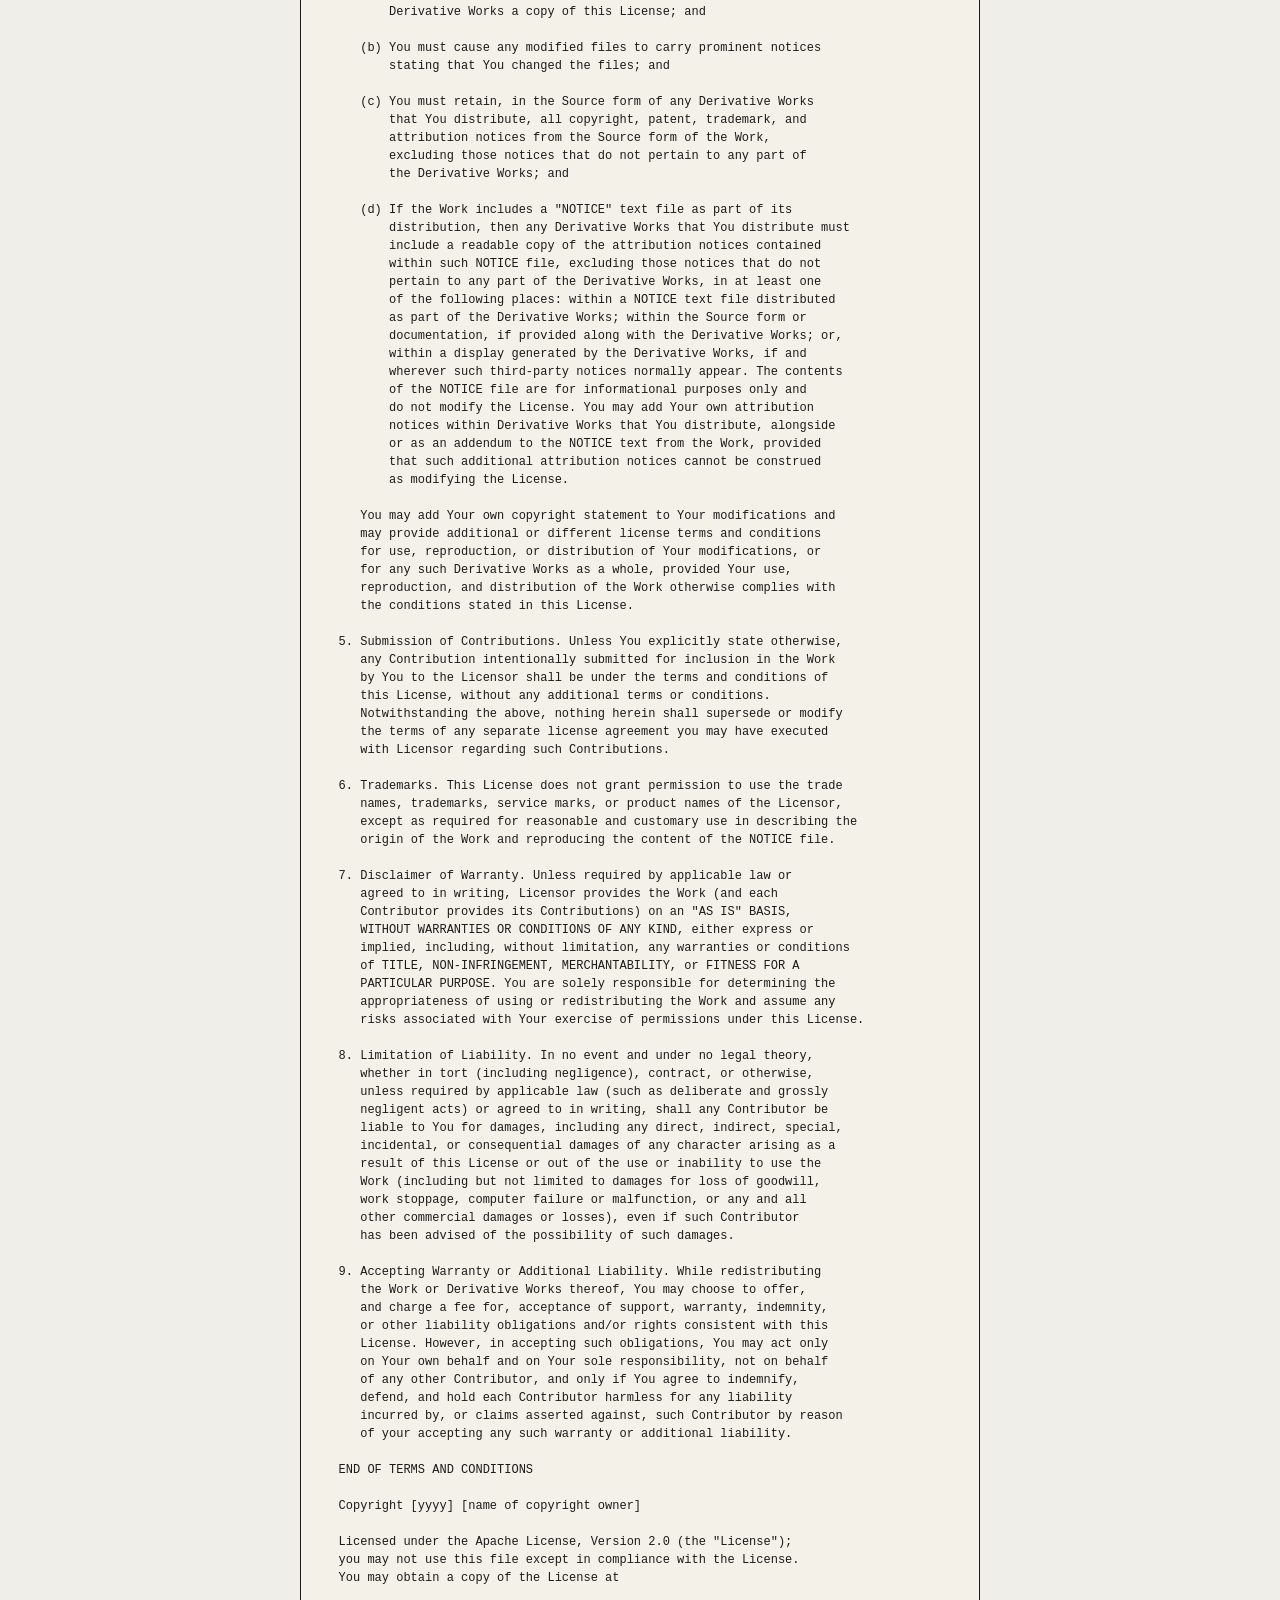
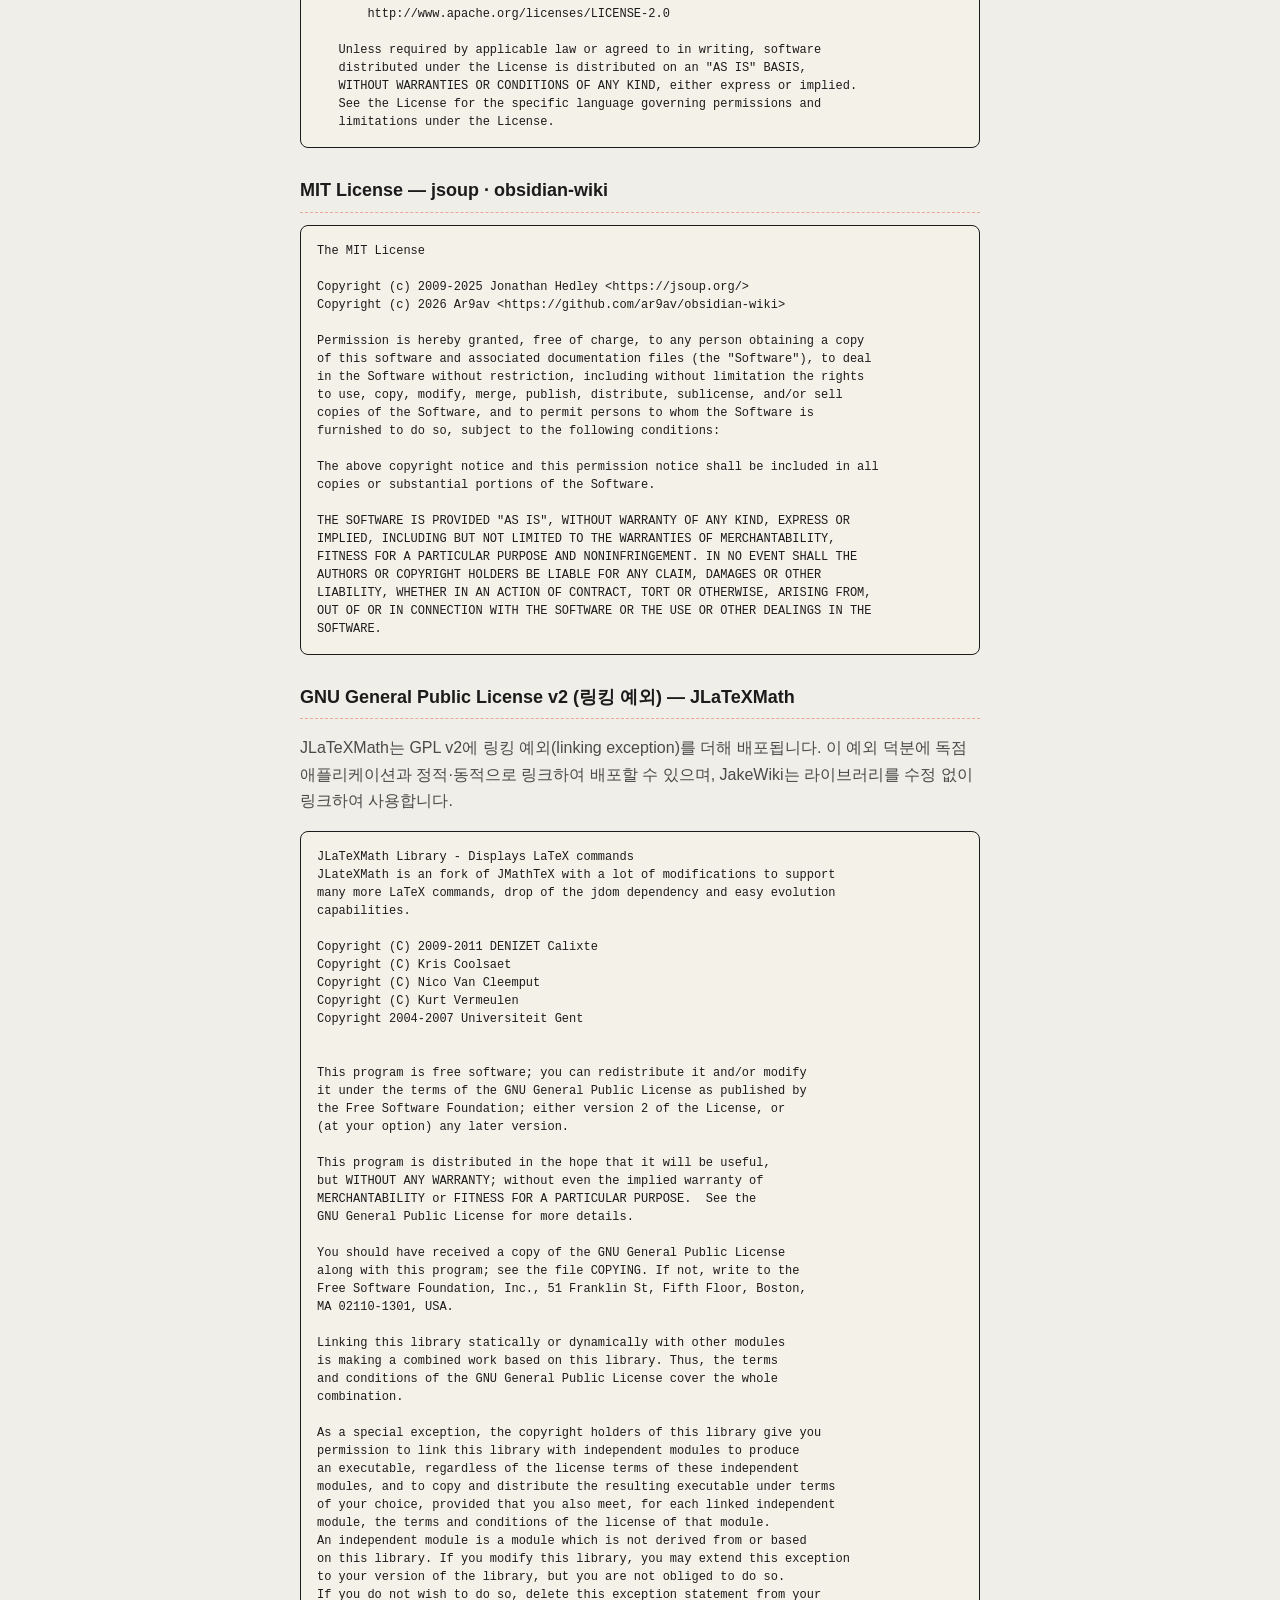
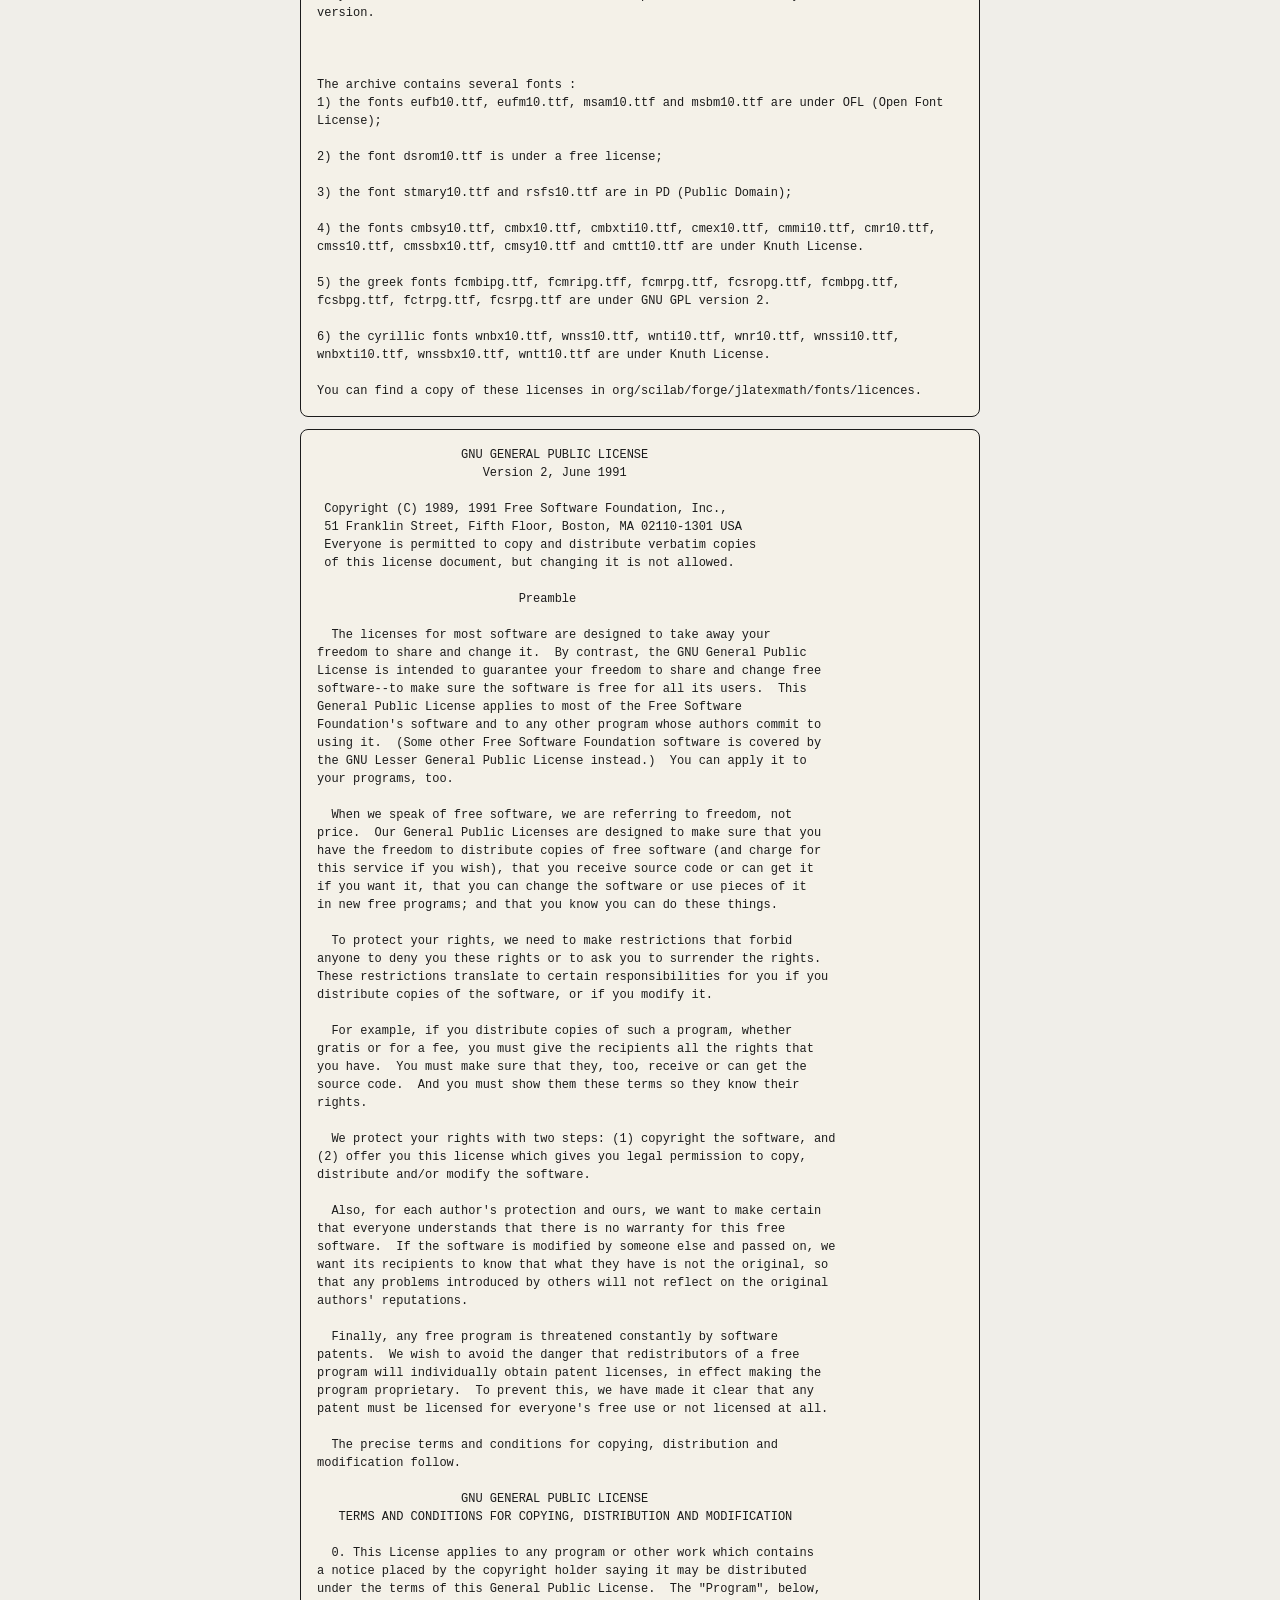
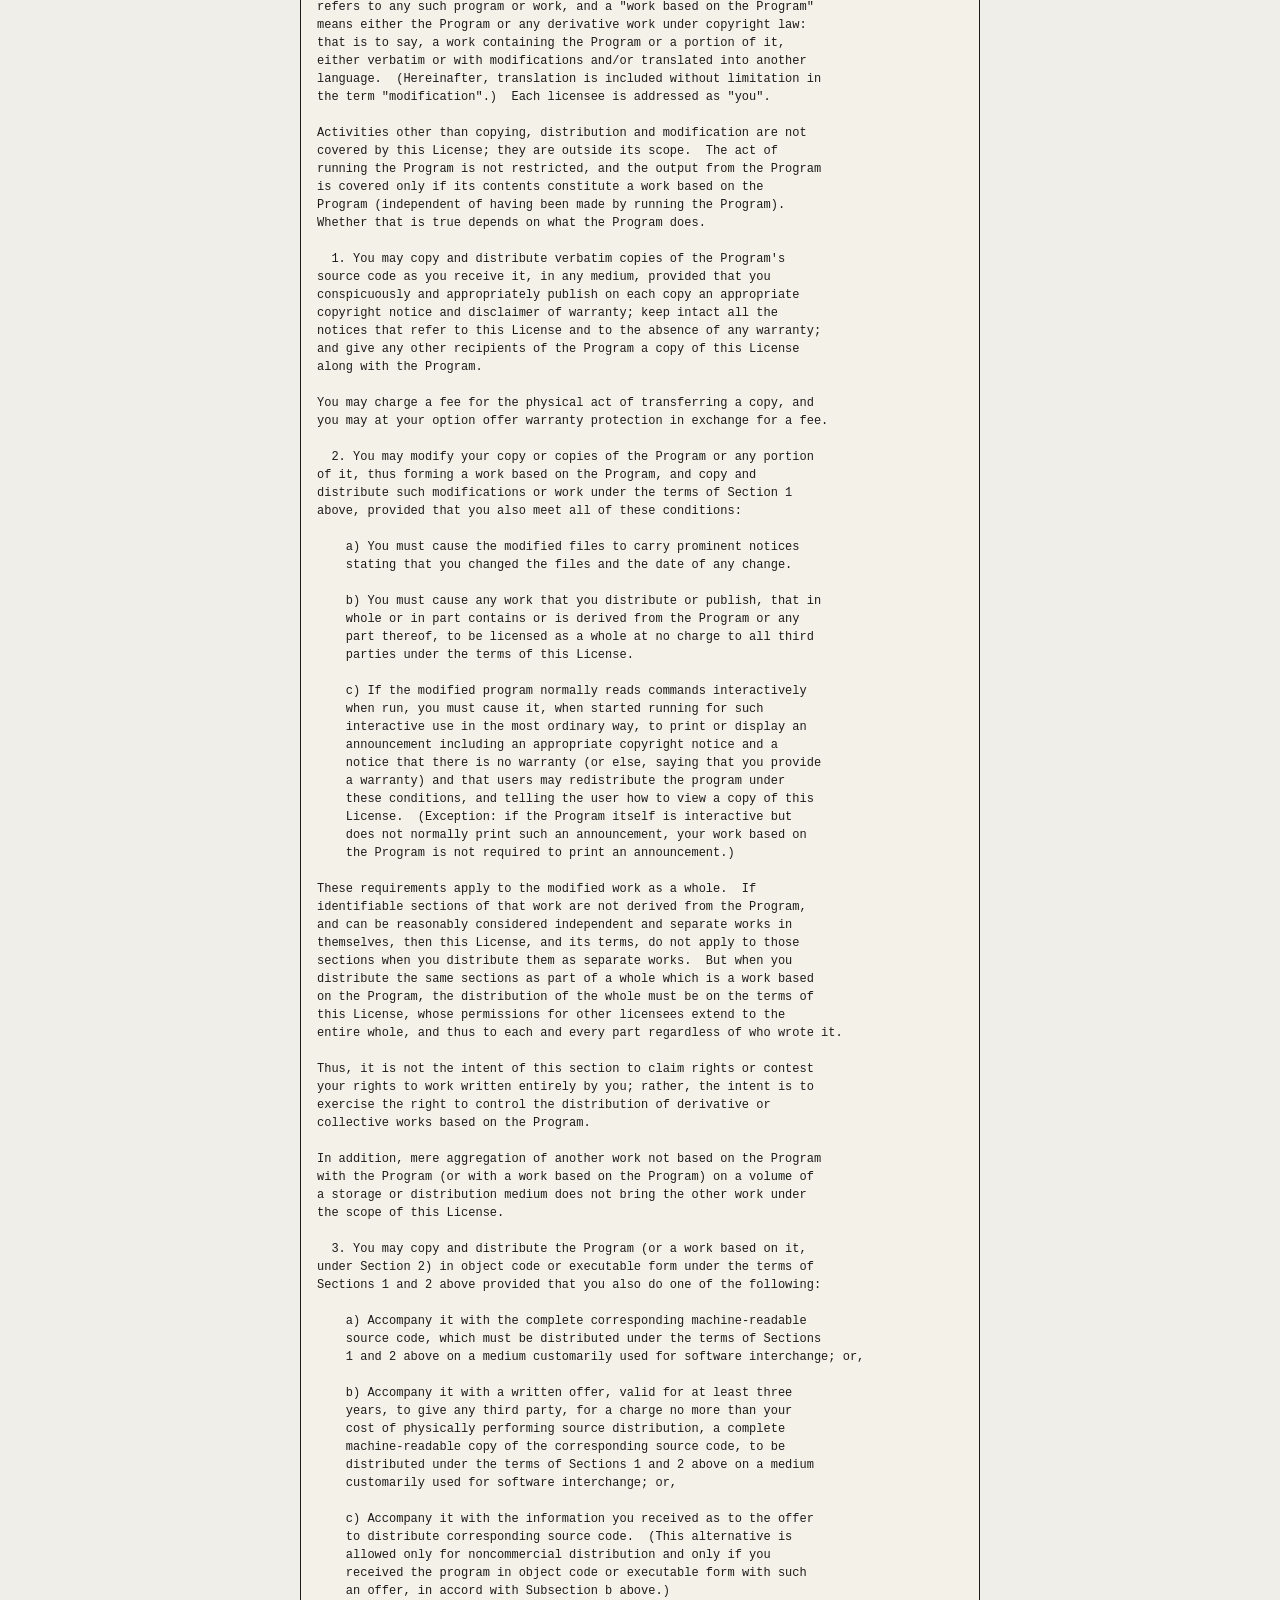
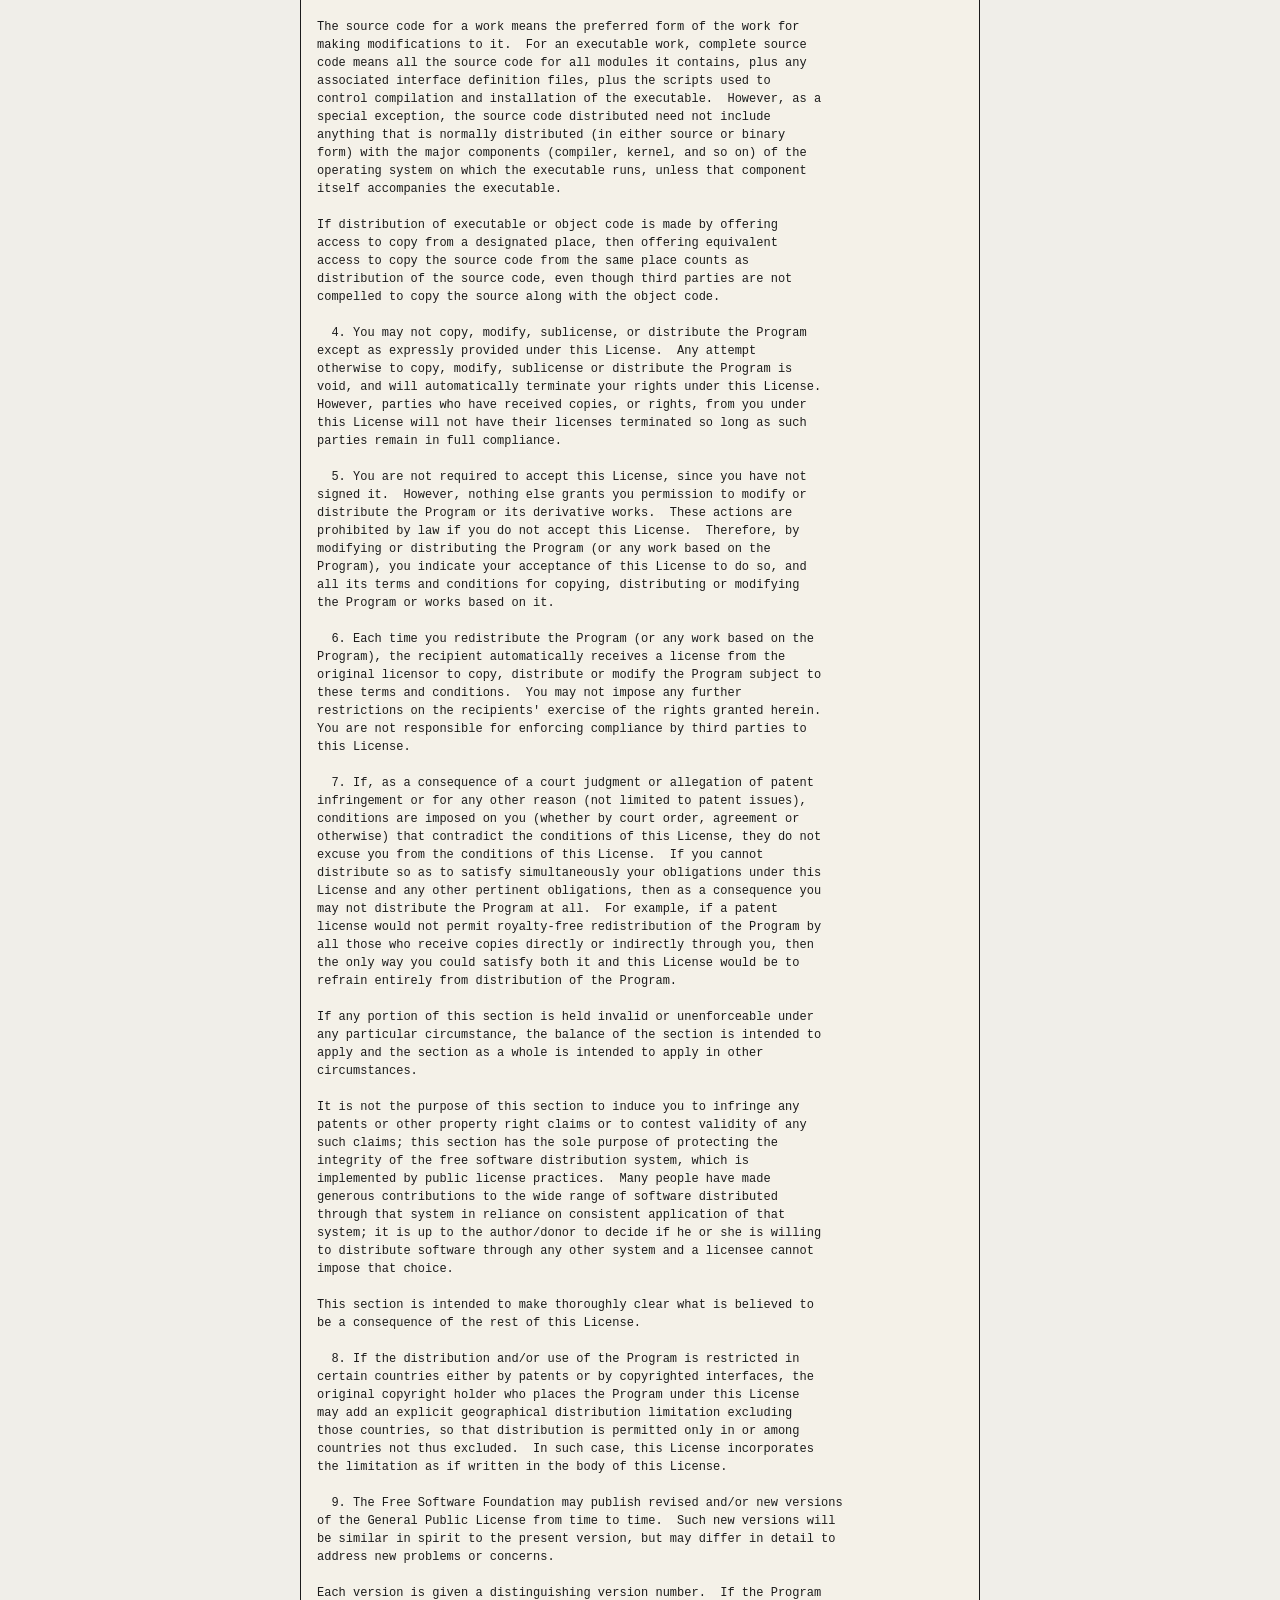
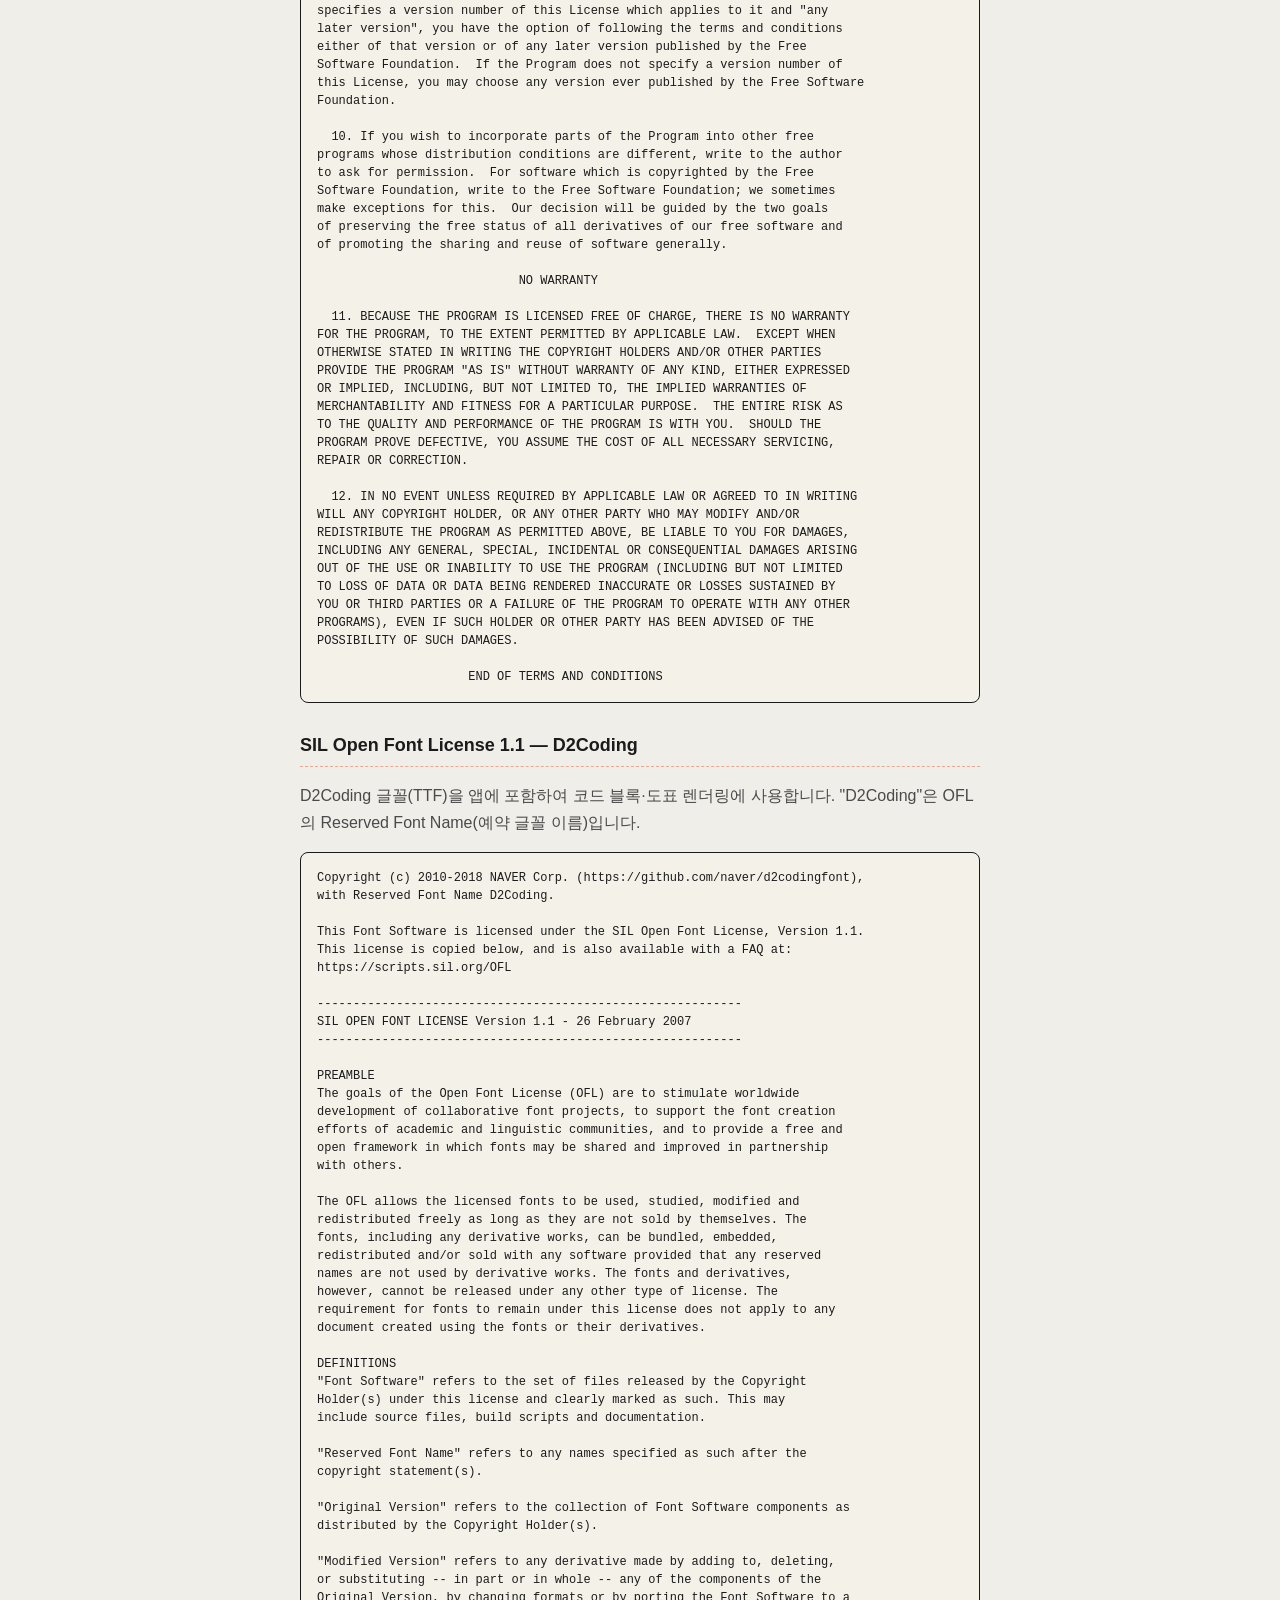
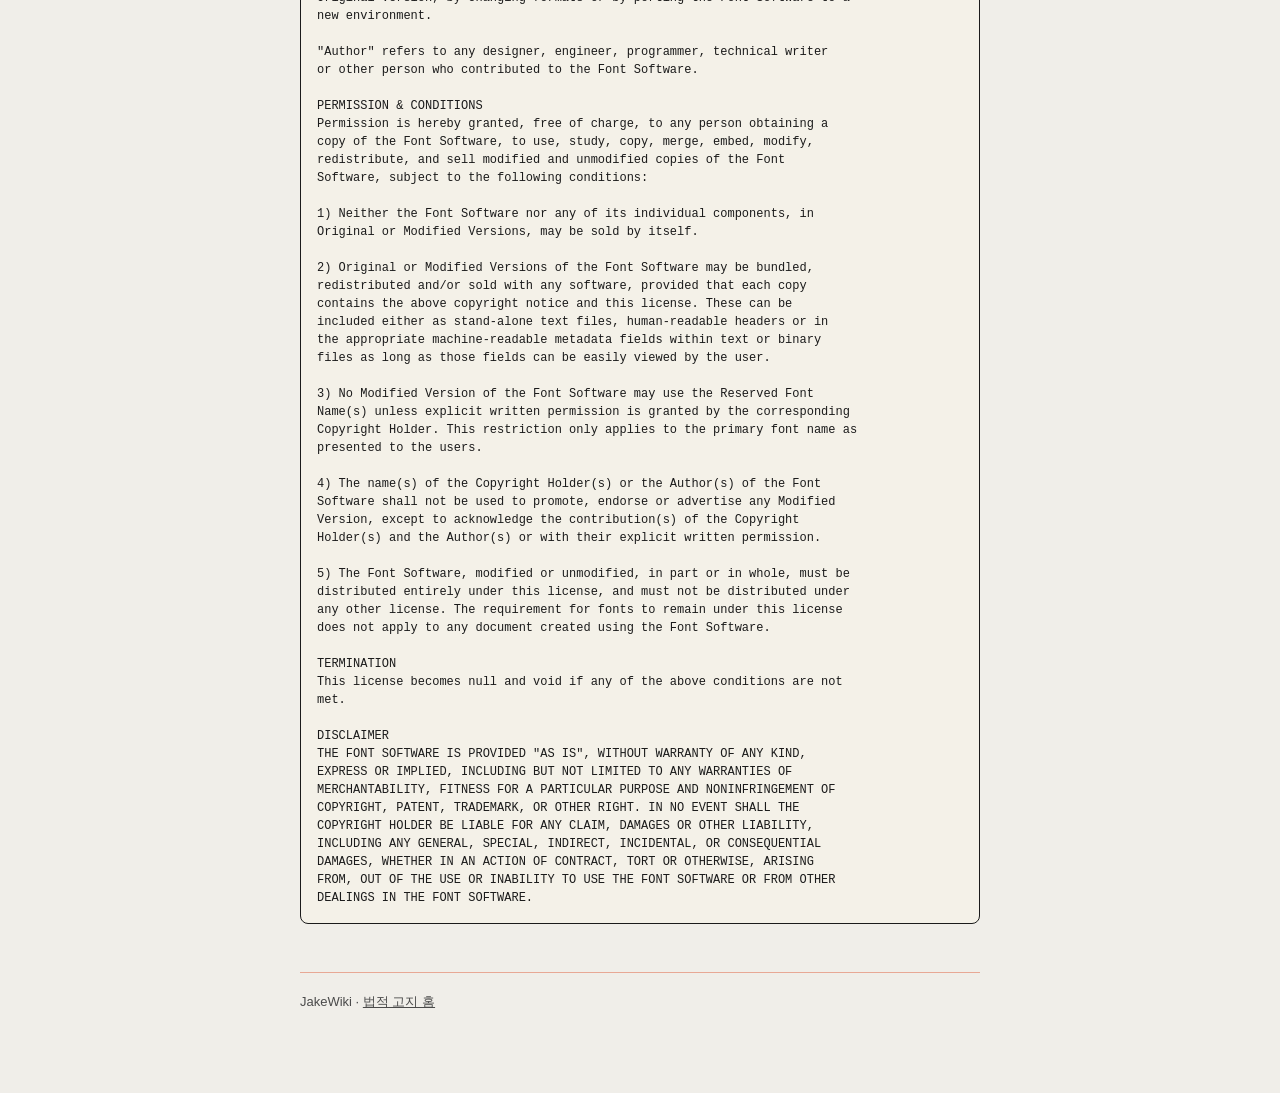
==== commit d8f5dcf6: "라이선스: D2Coding(SIL OFL 1.1) 항목 + 전문 추가 코드 블록·도표 렌더링용으로 앱에 번들한 D2Coding 폰트의 OFL 1.1 전문과 Reserved Font" ====
--- a/licenses.html
+++ b/licenses.html
@@ -11,7 +11,7 @@
     <a class="back" href="index.html">← 돌아가기</a>
     <main>
       <h1 class="page-title">오픈소스 라이선스</h1>
-      <p class="effective">최종 갱신: 2026년 5월 25일</p>
+      <p class="effective">최종 갱신: 2026년 5월 26일</p>
 
       <p>
         JakeWiki는 아래 오픈소스 소프트웨어를 사용하며, 각 라이선스에 감사드립니다.
@@ -38,6 +38,13 @@
           <div class="lib-meta">
             GNU GPL v2 (링킹 예외) ·
             <a href="https://github.com/noties/jlatexmath-android">github.com/noties/jlatexmath-android</a>
+          </div>
+        </div>
+        <div class="lib">
+          <span class="lib-name">D2Coding</span>
+          <div class="lib-meta">
+            SIL Open Font License 1.1 · © NAVER Corp. ·
+            <a href="https://github.com/naver/d2codingfont">github.com/naver/d2codingfont</a>
           </div>
         </div>
       </div>
@@ -656,6 +663,100 @@
 		     END OF TERMS AND CONDITIONS
 </pre>
 
+      <h2>SIL Open Font License 1.1 — D2Coding</h2>
+      <p class="muted">D2Coding 글꼴(TTF)을 앱에 포함하여 코드 블록·도표 렌더링에 사용합니다. "D2Coding"은 OFL의 Reserved Font Name(예약 글꼴 이름)입니다.</p>
+      <pre class="license">Copyright (c) 2010-2018 NAVER Corp. (https://github.com/naver/d2codingfont),
+with Reserved Font Name D2Coding.
+
+This Font Software is licensed under the SIL Open Font License, Version 1.1.
+This license is copied below, and is also available with a FAQ at:
+https://scripts.sil.org/OFL
+
+-----------------------------------------------------------
+SIL OPEN FONT LICENSE Version 1.1 - 26 February 2007
+-----------------------------------------------------------
+
+PREAMBLE
+The goals of the Open Font License (OFL) are to stimulate worldwide
+development of collaborative font projects, to support the font creation
+efforts of academic and linguistic communities, and to provide a free and
+open framework in which fonts may be shared and improved in partnership
+with others.
+
+The OFL allows the licensed fonts to be used, studied, modified and
+redistributed freely as long as they are not sold by themselves. The
+fonts, including any derivative works, can be bundled, embedded,
+redistributed and/or sold with any software provided that any reserved
+names are not used by derivative works. The fonts and derivatives,
+however, cannot be released under any other type of license. The
+requirement for fonts to remain under this license does not apply to any
+document created using the fonts or their derivatives.
+
+DEFINITIONS
+"Font Software" refers to the set of files released by the Copyright
+Holder(s) under this license and clearly marked as such. This may
+include source files, build scripts and documentation.
+
+"Reserved Font Name" refers to any names specified as such after the
+copyright statement(s).
+
+"Original Version" refers to the collection of Font Software components as
+distributed by the Copyright Holder(s).
+
+"Modified Version" refers to any derivative made by adding to, deleting,
+or substituting -- in part or in whole -- any of the components of the
+Original Version, by changing formats or by porting the Font Software to a
+new environment.
+
+"Author" refers to any designer, engineer, programmer, technical writer
+or other person who contributed to the Font Software.
+
+PERMISSION &amp; CONDITIONS
+Permission is hereby granted, free of charge, to any person obtaining a
+copy of the Font Software, to use, study, copy, merge, embed, modify,
+redistribute, and sell modified and unmodified copies of the Font
+Software, subject to the following conditions:
+
+1) Neither the Font Software nor any of its individual components, in
+Original or Modified Versions, may be sold by itself.
+
+2) Original or Modified Versions of the Font Software may be bundled,
+redistributed and/or sold with any software, provided that each copy
+contains the above copyright notice and this license. These can be
+included either as stand-alone text files, human-readable headers or in
+the appropriate machine-readable metadata fields within text or binary
+files as long as those fields can be easily viewed by the user.
+
+3) No Modified Version of the Font Software may use the Reserved Font
+Name(s) unless explicit written permission is granted by the corresponding
+Copyright Holder. This restriction only applies to the primary font name as
+presented to the users.
+
+4) The name(s) of the Copyright Holder(s) or the Author(s) of the Font
+Software shall not be used to promote, endorse or advertise any Modified
+Version, except to acknowledge the contribution(s) of the Copyright
+Holder(s) and the Author(s) or with their explicit written permission.
+
+5) The Font Software, modified or unmodified, in part or in whole, must be
+distributed entirely under this license, and must not be distributed under
+any other license. The requirement for fonts to remain under this license
+does not apply to any document created using the Font Software.
+
+TERMINATION
+This license becomes null and void if any of the above conditions are not
+met.
+
+DISCLAIMER
+THE FONT SOFTWARE IS PROVIDED "AS IS", WITHOUT WARRANTY OF ANY KIND,
+EXPRESS OR IMPLIED, INCLUDING BUT NOT LIMITED TO ANY WARRANTIES OF
+MERCHANTABILITY, FITNESS FOR A PARTICULAR PURPOSE AND NONINFRINGEMENT OF
+COPYRIGHT, PATENT, TRADEMARK, OR OTHER RIGHT. IN NO EVENT SHALL THE
+COPYRIGHT HOLDER BE LIABLE FOR ANY CLAIM, DAMAGES OR OTHER LIABILITY,
+INCLUDING ANY GENERAL, SPECIAL, INDIRECT, INCIDENTAL, OR CONSEQUENTIAL
+DAMAGES, WHETHER IN AN ACTION OF CONTRACT, TORT OR OTHERWISE, ARISING
+FROM, OUT OF THE USE OR INABILITY TO USE THE FONT SOFTWARE OR FROM OTHER
+DEALINGS IN THE FONT SOFTWARE.</pre>
+
       <footer class="site">
         JakeWiki · <a href="index.html">법적 고지 홈</a>
       </footer>
